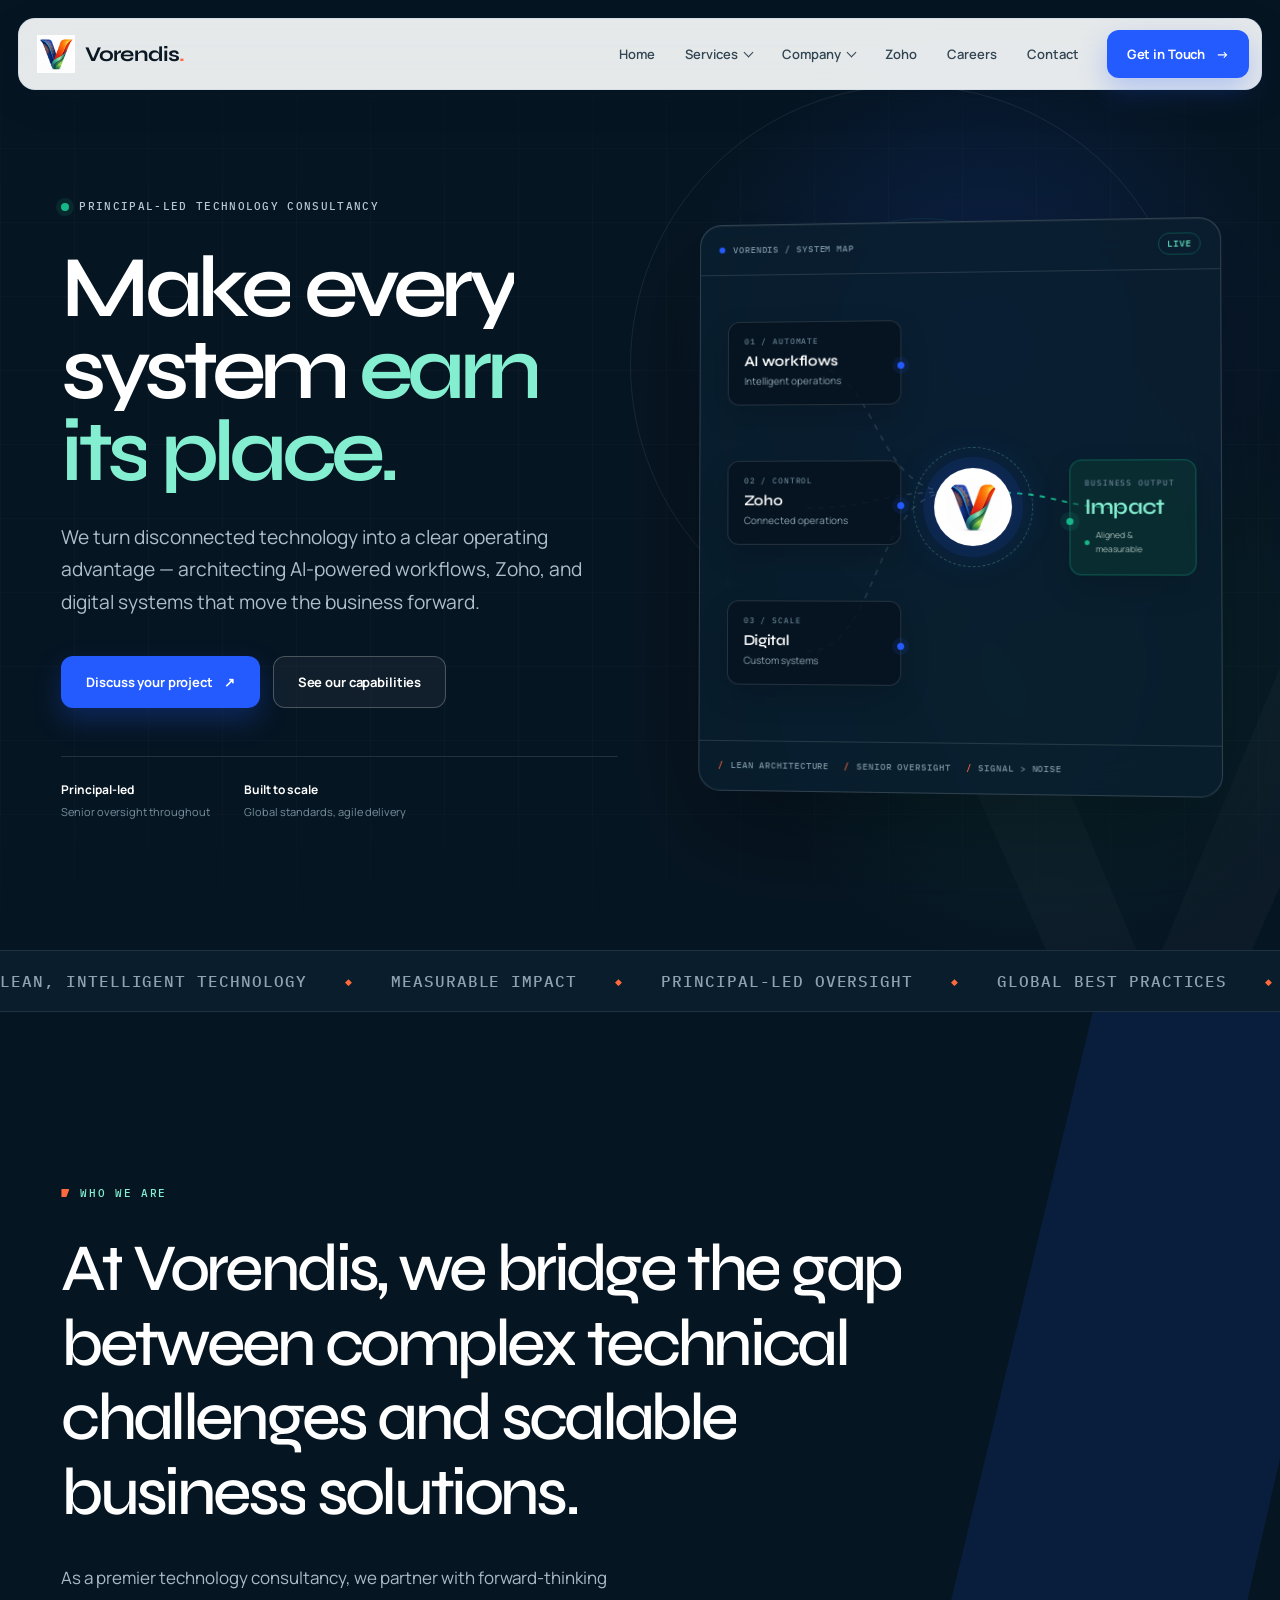
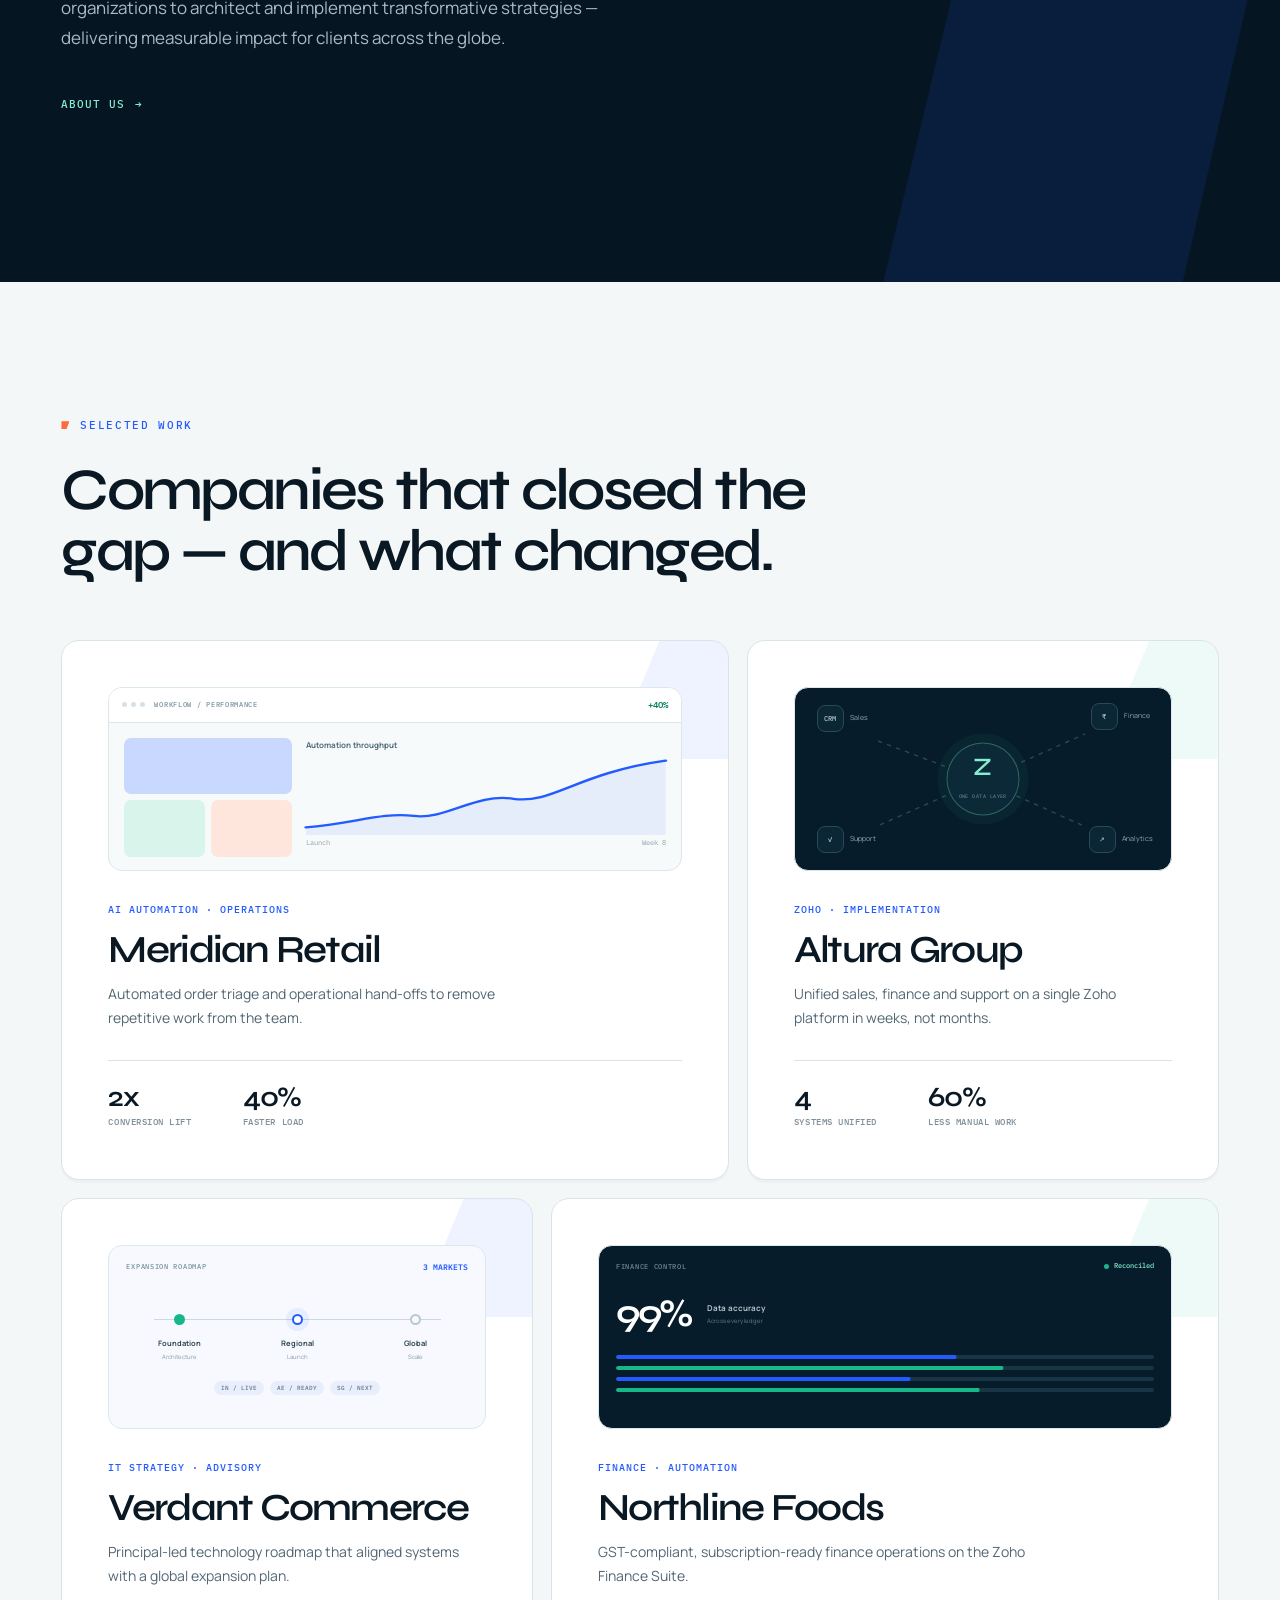
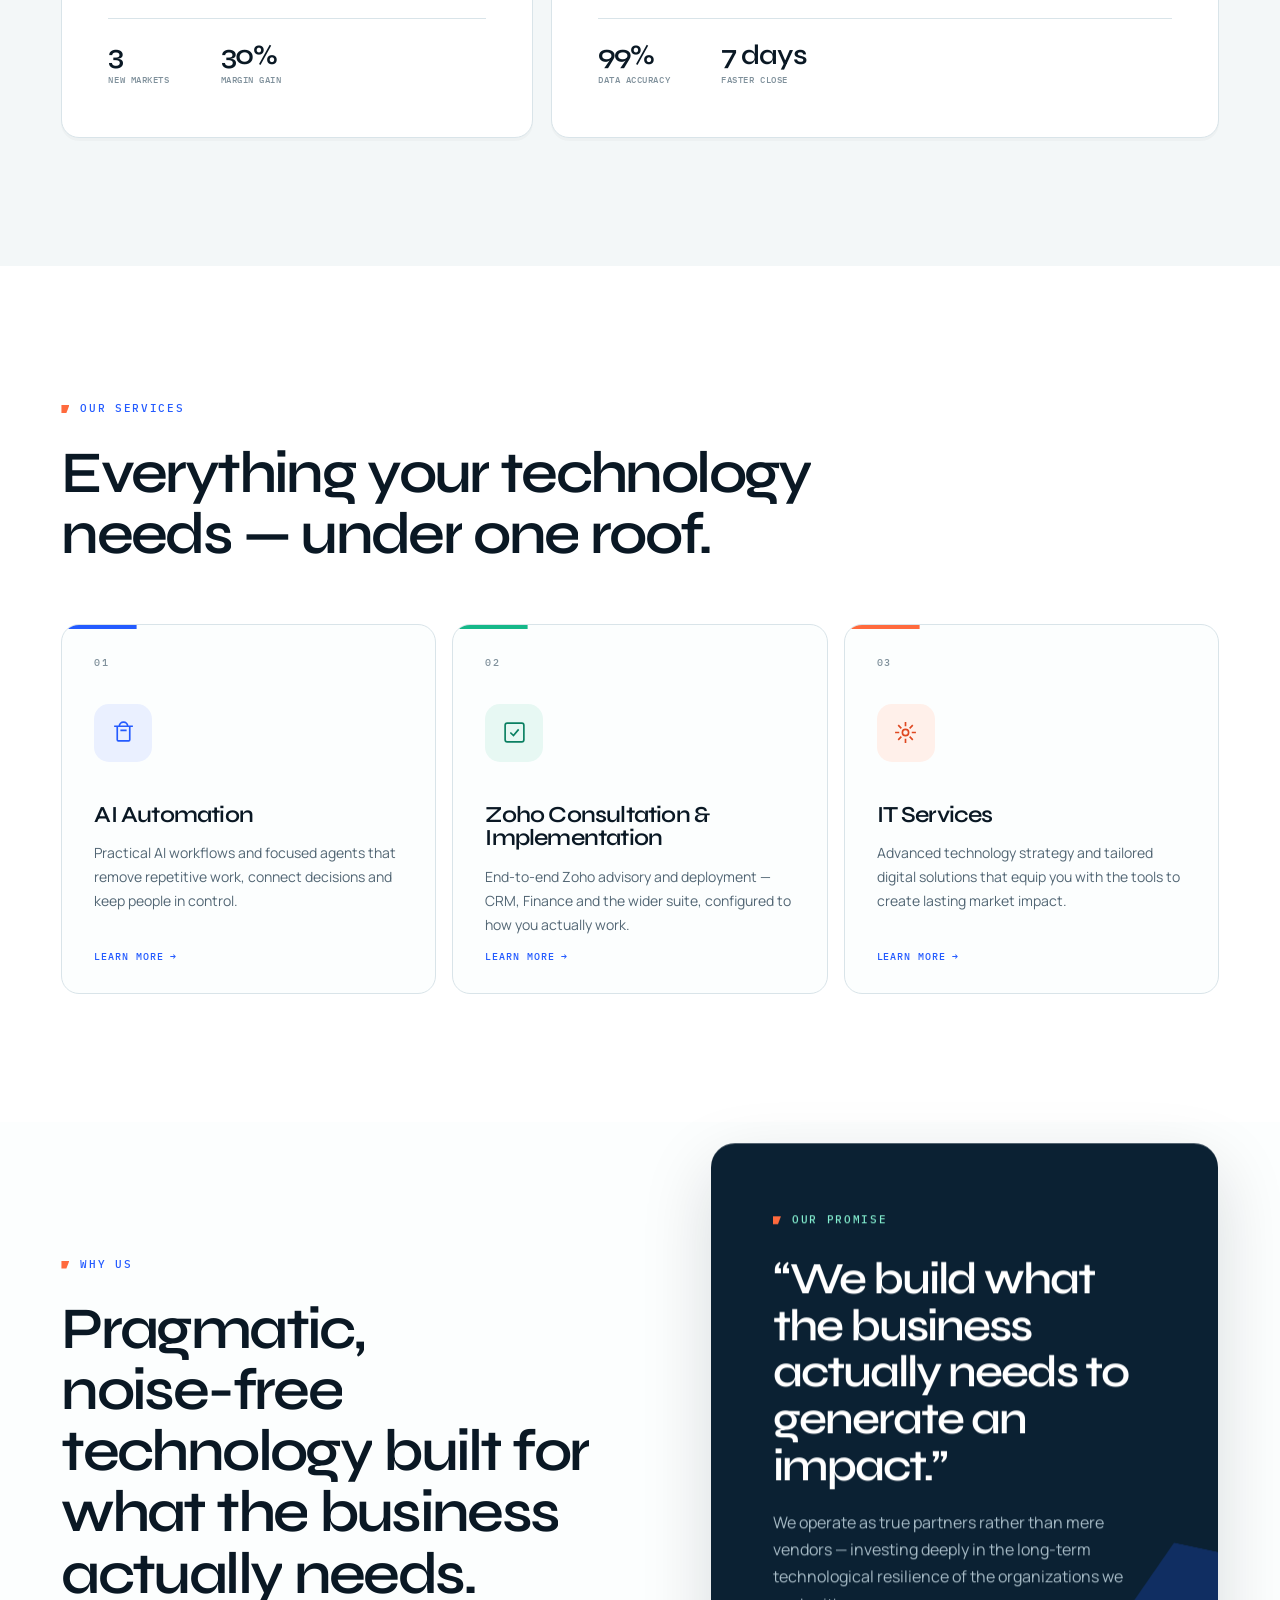
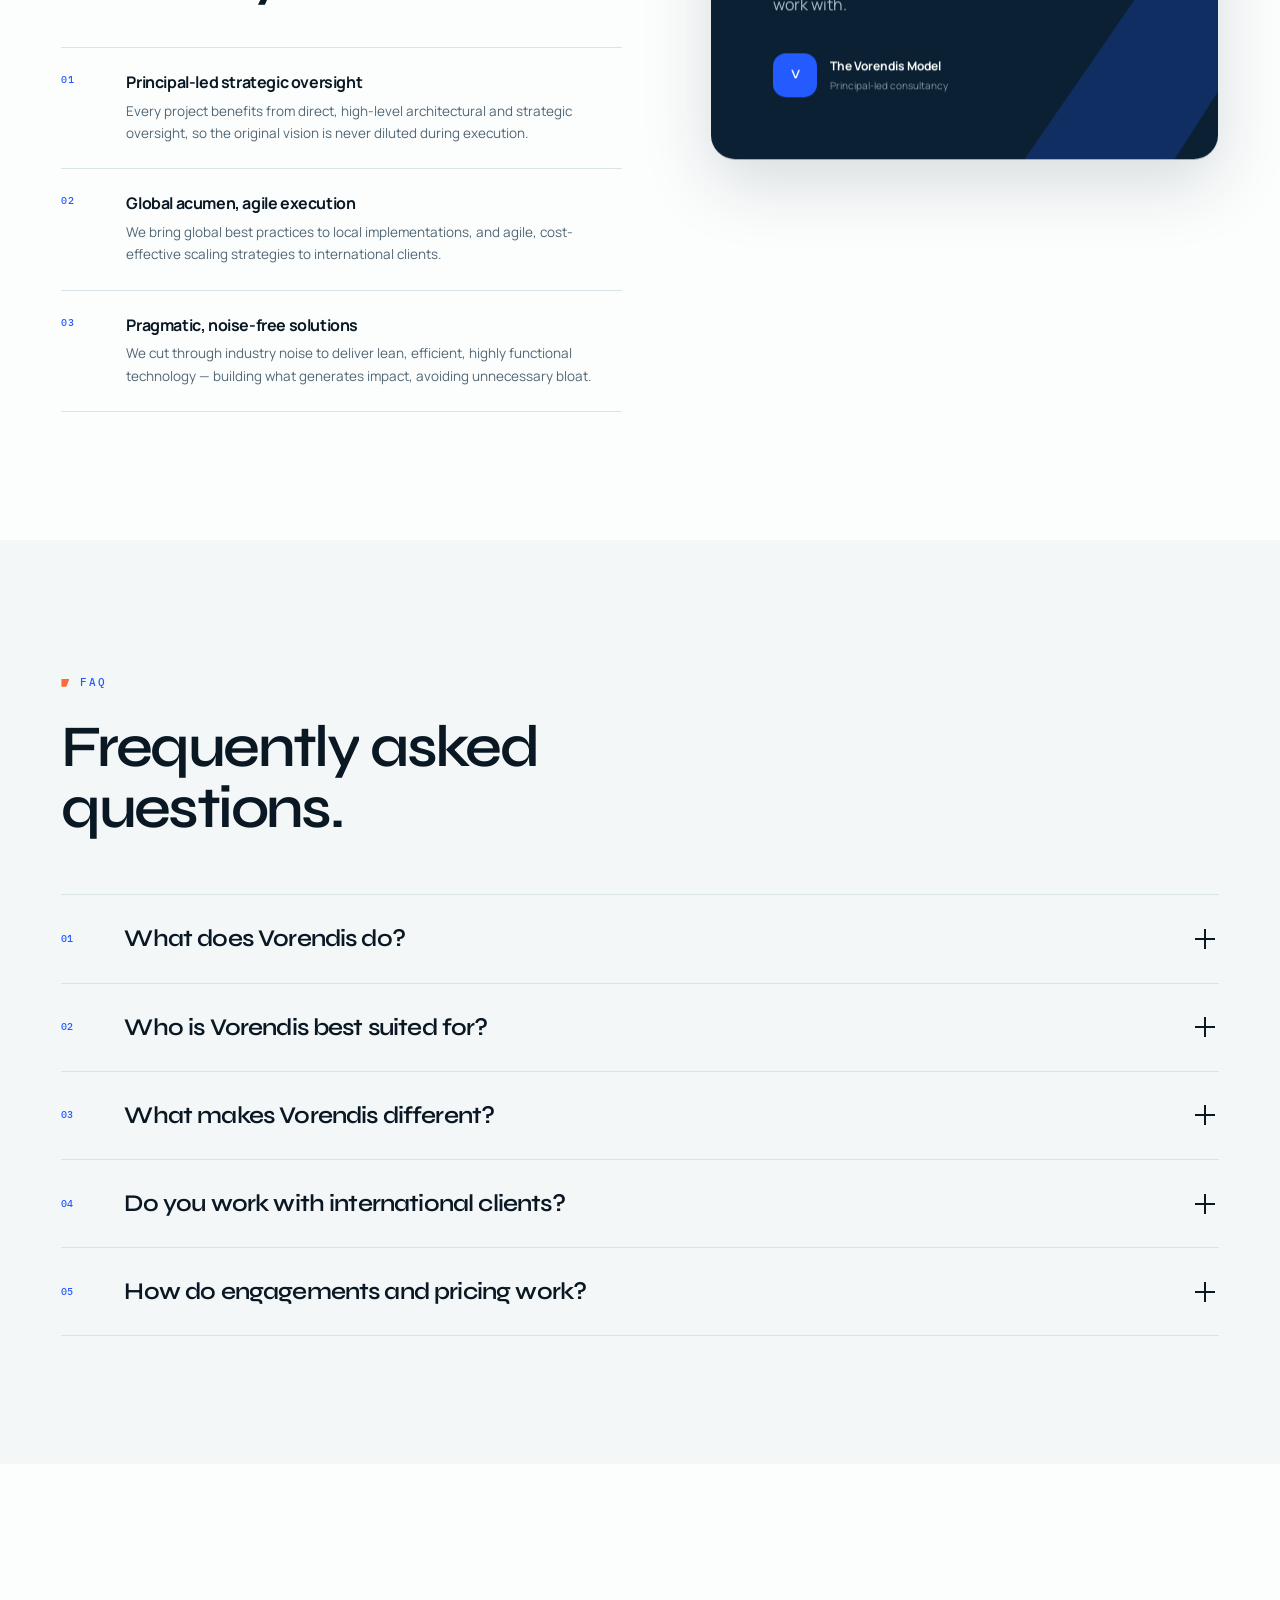
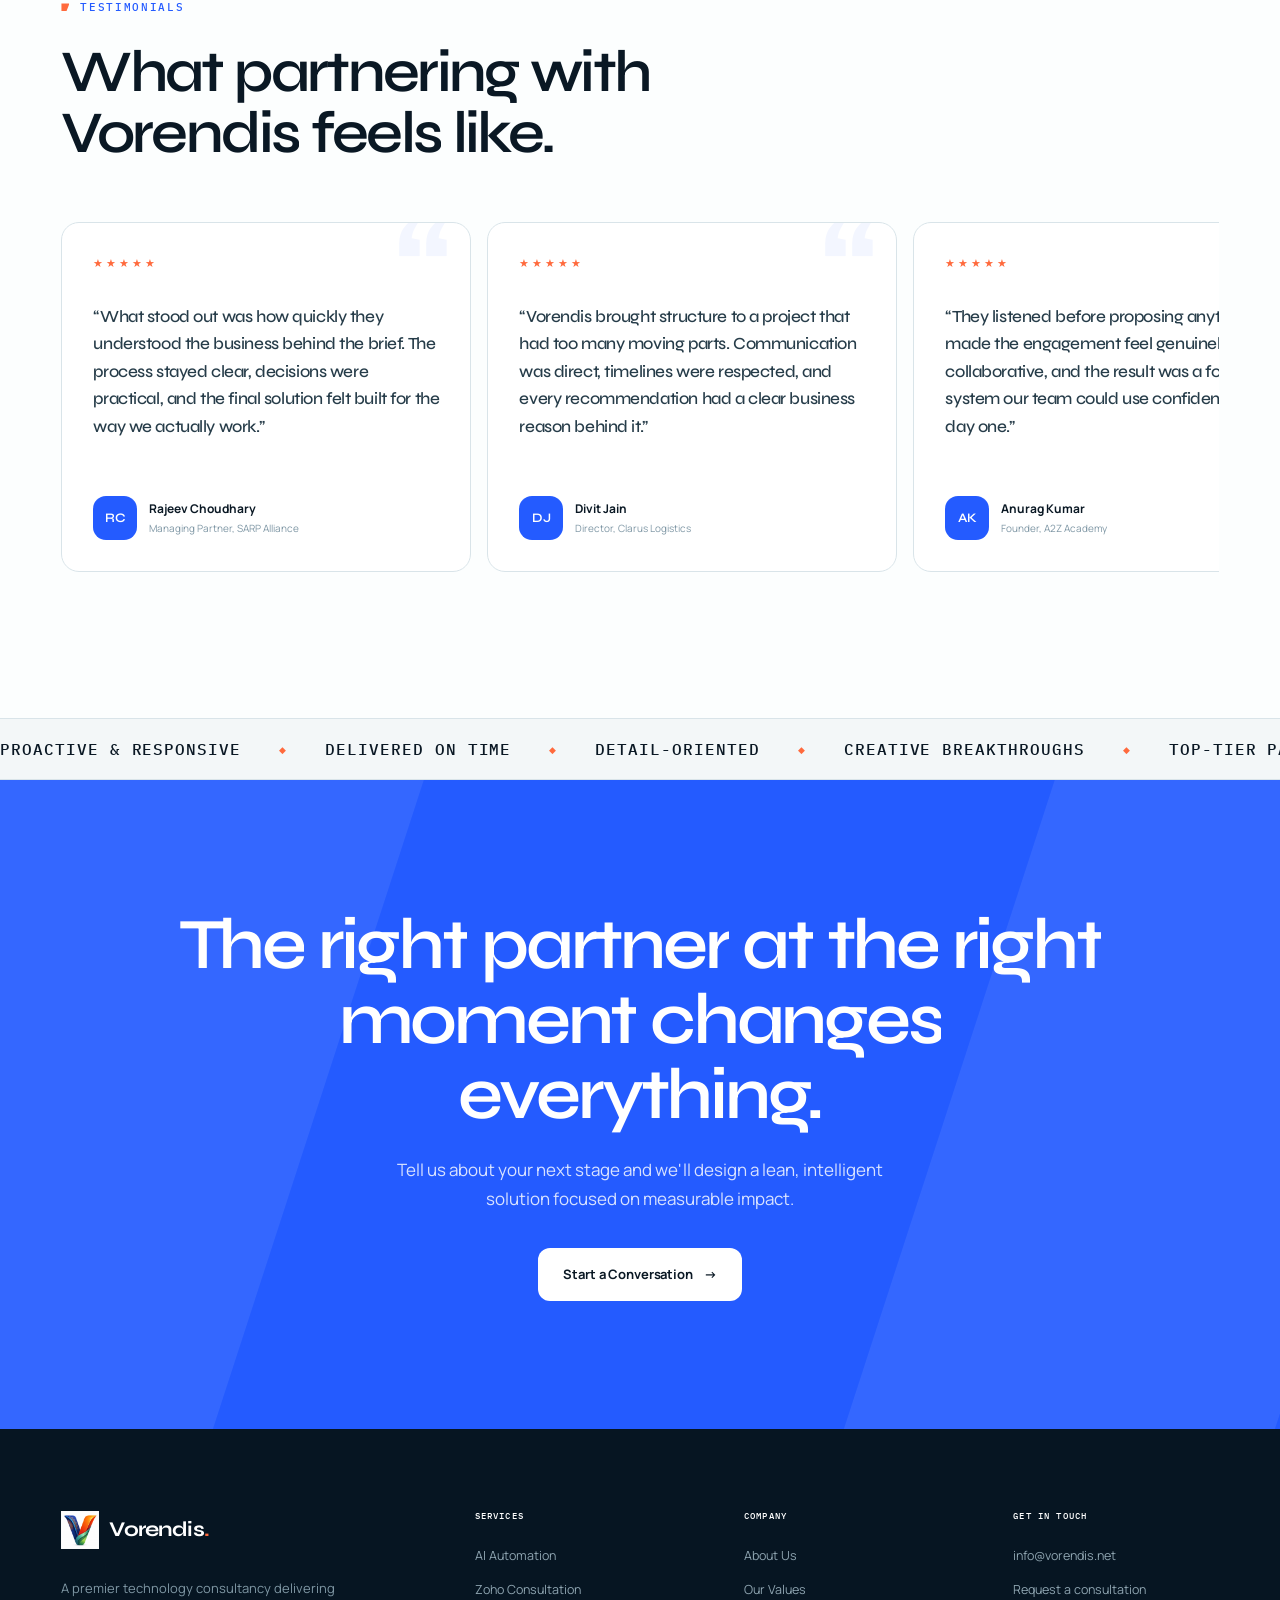
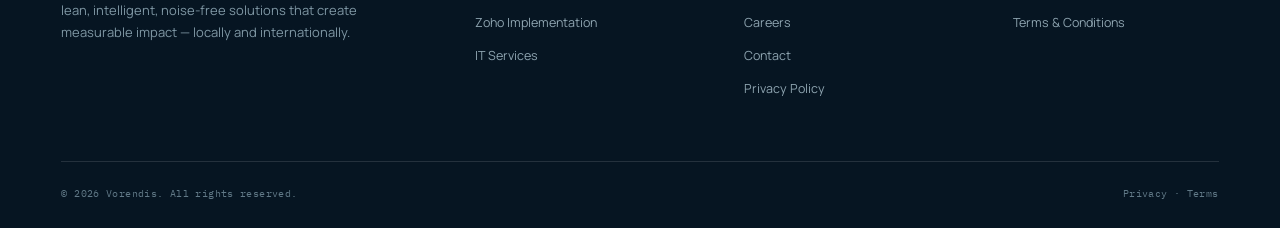
==== index.html @ 8ae861b8 "Add a 1200x630 social preview image so shared links show a thumbnail." ====
<!DOCTYPE html>
<html lang="en">
<head>
  <meta charset="UTF-8" />
  <meta name="viewport" content="width=device-width, initial-scale=1.0" />
  <title>Vorendis — Technology. Solutions. Impact.</title>
  <meta name="description" content="Vorendis is a premier technology consultancy. We architect and implement lean, intelligent, noise-free technology solutions that deliver measurable impact for clients worldwide." />
  <meta name="robots" content="index, follow, max-image-preview:large" />
  <link rel="canonical" href="https://vorendis.net/" />
  <meta property="og:type" content="website" />
  <meta property="og:site_name" content="Vorendis" />
  <meta property="og:title" content="Vorendis — Technology. Solutions. Impact." />
  <meta property="og:description" content="Lean, intelligent technology solutions that deliver measurable business impact." />
  <meta property="og:url" content="https://vorendis.net/" />
  <meta property="og:image" content="https://vorendis.net/assets/og.png" />
  <meta property="og:image:secure_url" content="https://vorendis.net/assets/og.png" />
  <meta property="og:image:type" content="image/png" />
  <meta property="og:image:width" content="1200" />
  <meta property="og:image:height" content="630" />
  <meta property="og:image:alt" content="Vorendis — Technology. Solutions. Impact." />
  <meta name="twitter:card" content="summary_large_image" />
  <meta name="twitter:title" content="Vorendis — Technology. Solutions. Impact." />
  <meta name="twitter:description" content="Lean, intelligent technology solutions that deliver measurable business impact." />
  <meta name="twitter:image" content="https://vorendis.net/assets/og.png" />
  <link rel="icon" type="image/png" href="assets/logo.png" />
  <link rel="preconnect" href="https://fonts.googleapis.com" />
  <link rel="preconnect" href="https://fonts.gstatic.com" crossorigin />
  <link href="https://fonts.googleapis.com/css2?family=IBM+Plex+Mono:wght@400;500&family=Manrope:wght@400;500;600;700&family=Syne:wght@500;600;700&display=swap" rel="stylesheet" />
  <link rel="stylesheet" href="css/style.css" />
  <script async src="https://www.googletagmanager.com/gtag/js?id=G-JXELH3XNT7"></script>
  <script>
    window.dataLayer = window.dataLayer || [];
    function gtag(){dataLayer.push(arguments);}
    gtag('js', new Date());
    gtag('config', 'G-JXELH3XNT7');
  </script>
  <script type="application/ld+json">
  {
    "@context": "https://schema.org",
    "@type": "Organization",
    "name": "Vorendis",
    "url": "https://vorendis.net/",
    "logo": "https://vorendis.net/assets/logo.png",
    "email": "info@vorendis.net",
    "description": "Technology consultancy specializing in AI automation, Zoho consultation and implementation, and IT services.",
    "areaServed": "Worldwide"
  }
  </script>
</head>
<body>

  <!-- NAV -->
  <header class="nav" id="nav">
    <a href="/" class="brand">
      <img src="assets/logo.png" alt="Vorendis logo" />
      <span class="brand-name">Vorendis<span class="dot">.</span></span>
    </a>
    <nav>
      <ul class="nav-links">
        <li><a href="/">Home</a></li>

        <li class="nav-item" data-dropdown>
          <button class="nav-trigger" aria-haspopup="true" aria-expanded="false">Services <span class="chev"></span></button>
          <div class="dropdown wide">
            <div class="dropdown-grid">
              <a href="services.html" class="dropdown-link">
                <span class="dl-title">
                  <svg class="dl-ico" viewBox="0 0 24 24" fill="none" stroke="currentColor" stroke-width="1.6"><path d="M3 6h18M6 6v13a1 1 0 0 0 1 1h10a1 1 0 0 0 1-1V6M9 10h6"/><path d="M8 6a4 4 0 0 1 8 0"/></svg>
                  AI Automation <span class="dl-arrow">→</span>
                </span>
                <span class="dl-desc">AI workflows that remove repetitive work.</span>
              </a>
              <a href="zoho.html" class="dropdown-link">
                <span class="dl-title">
                  <svg class="dl-ico" viewBox="0 0 24 24" fill="none" stroke="currentColor" stroke-width="1.6"><rect x="3" y="3" width="18" height="18" rx="2"/><path d="M8 12l3 3 5-6"/></svg>
                  Zoho Consultation <span class="dl-arrow">→</span>
                </span>
                <span class="dl-desc">Advisory and roadmap for the Zoho suite.</span>
              </a>
              <a href="zoho.html" class="dropdown-link">
                <span class="dl-title">
                  <svg class="dl-ico" viewBox="0 0 24 24" fill="none" stroke="currentColor" stroke-width="1.6"><path d="M4 7l8-4 8 4-8 4-8-4Z"/><path d="M4 12l8 4 8-4M4 17l8 4 8-4"/></svg>
                  Zoho Implementation <span class="dl-arrow">→</span>
                </span>
                <span class="dl-desc">Deploy, migrate, integrate and adopt.</span>
              </a>
              <a href="services.html" class="dropdown-link">
                <span class="dl-title">
                  <svg class="dl-ico" viewBox="0 0 24 24" fill="none" stroke="currentColor" stroke-width="1.6"><circle cx="12" cy="12" r="3"/><path d="M12 2v3M12 19v3M2 12h3M19 12h3M5 5l2 2M17 17l2 2M19 5l-2 2M7 17l-2 2"/></svg>
                  IT Services <span class="dl-arrow">→</span>
                </span>
                <span class="dl-desc">Advanced strategy and custom solutions.</span>
              </a>
            </div>
            <div class="dropdown-foot">
              <div class="df-text">Not sure what you need?<small>We'll help you choose the right path.</small></div>
              <a href="contact.html" class="btn btn-light">Get in Touch</a>
            </div>
          </div>
        </li>

        <li class="nav-item" data-dropdown>
          <button class="nav-trigger" aria-haspopup="true" aria-expanded="false">Company <span class="chev"></span></button>
          <div class="dropdown single">
            <div class="dropdown-grid">
              <a href="about.html" class="dropdown-link">
                <span class="dl-title">About Us <span class="dl-arrow">→</span></span>
                <span class="dl-desc">Our story, vision and mission.</span>
              </a>
              <a href="about.html" class="dropdown-link">
                <span class="dl-title">Our Values <span class="dl-arrow">→</span></span>
                <span class="dl-desc">The principles behind every engagement.</span>
              </a>
              <a href="privacy.html" class="dropdown-link">
                <span class="dl-title">Privacy Policy <span class="dl-arrow">→</span></span>
                <span class="dl-desc">How we protect your data.</span>
              </a>
              <a href="terms.html" class="dropdown-link">
                <span class="dl-title">Terms &amp; Conditions <span class="dl-arrow">→</span></span>
                <span class="dl-desc">Terms governing our website and services.</span>
              </a>
            </div>
          </div>
        </li>

        <li><a href="zoho.html">Zoho</a></li>
        <li><a href="careers.html">Careers</a></li>
        <li><a href="contact.html">Contact</a></li>
      </ul>
    </nav>
    <div class="nav-cta">
      <a href="contact.html" class="btn btn-primary">Get in Touch <span class="arrow">→</span></a>
      <button class="nav-toggle" id="navToggle" aria-label="Menu"><span></span><span></span><span></span></button>
    </div>
  </header>

  <!-- HERO -->
  <section class="hero">
    <div class="hero-orbit orbit-one" aria-hidden="true"></div>
    <div class="hero-orbit orbit-two" aria-hidden="true"></div>
    <div class="container hero-grid">
      <div class="hero-copy">
        <div class="hero-kicker line-reveal"><span class="status-dot"></span> Principal-led technology consultancy</div>
        <h1 class="reveal-words" data-accent-start="3">Make every system earn its place.</h1>
        <p class="hero-lead line-reveal">We turn disconnected technology into a clear operating advantage — architecting AI-powered workflows, Zoho, and digital systems that move the business forward.</p>
        <div class="hero-actions line-reveal">
          <a href="contact.html" class="btn btn-primary">Discuss your project <span class="arrow">↗</span></a>
          <a href="services.html" class="btn btn-ghost">See our capabilities</a>
        </div>
        <div class="hero-proof line-reveal">
          <div><strong>Principal-led</strong><span>Senior oversight throughout</span></div>
          <div><strong>Built to scale</strong><span>Global standards, agile delivery</span></div>
        </div>
      </div>

      <div class="hero-visual line-reveal">
        <div class="system-board">
          <div class="board-head">
            <span><i></i> VORENDIS / SYSTEM MAP</span>
            <span class="board-status">LIVE</span>
          </div>
          <div class="signal-map">
            <svg class="signal-lines" viewBox="0 0 600 470" preserveAspectRatio="none" aria-hidden="true">
              <path d="M126 92 C210 92 202 220 294 220" />
              <path d="M126 236 C210 236 202 220 294 220" />
              <path d="M126 380 C210 380 202 220 294 220" />
              <path class="signal-hot" d="M330 220 C420 220 412 236 492 236" />
            </svg>
            <div class="system-node node-ai"><small>01 / AUTOMATE</small><strong>AI workflows</strong><span>Intelligent operations</span></div>
            <div class="system-node node-zoho"><small>02 / CONTROL</small><strong>Zoho</strong><span>Connected operations</span></div>
            <div class="system-node node-digital"><small>03 / SCALE</small><strong>Digital</strong><span>Custom systems</span></div>
            <div class="system-core">
              <span class="core-ring"></span>
              <img src="assets/logo.png" alt="" />
            </div>
            <div class="system-outcome"><small>BUSINESS OUTPUT</small><strong>Impact</strong><span><i></i> Aligned &amp; measurable</span></div>
          </div>
          <div class="board-foot">
            <span>Lean architecture</span>
            <span>Senior oversight</span>
            <span>Signal &gt; noise</span>
          </div>
        </div>
      </div>
    </div>
  </section>

  <!-- MARQUEE -->
  <div class="marquee">
    <div class="marquee-track">
      <span class="marquee-item">Lean, intelligent technology</span>
      <span class="marquee-item">Measurable impact</span>
      <span class="marquee-item">Principal-led oversight</span>
      <span class="marquee-item">Global best practices</span>
      <span class="marquee-item">Noise-free solutions</span>
    </div>
  </div>

  <!-- STATEMENT / WHO WE ARE -->
  <section class="statement dark">
    <div class="container">
      <span class="eyebrow line-reveal">Who we are</span>
      <p class="reveal-words" style="margin-top:26px">At Vorendis, we bridge the gap between complex technical challenges and scalable business solutions.</p>
      <p class="section-lead line-reveal" style="max-width:60ch;margin-top:34px">As a premier technology consultancy, we partner with forward-thinking organizations to architect and implement transformative strategies — delivering measurable impact for clients across the globe.</p>
      <div class="line-reveal" style="margin-top:36px">
        <a href="about.html" class="link-arrow">About us <span class="arrow">→</span></a>
      </div>
    </div>
  </section>

  <!-- SELECTED WORK -->
  <section class="section work">
    <div class="container">
      <span class="eyebrow line-reveal">Selected work</span>
      <h2 class="section-title reveal-words">Companies that closed the gap — and what changed.</h2>
      <div class="work-grid">
        <article class="work-card line-reveal">
          <div class="case-graphic automation-graphic" aria-hidden="true">
            <div class="graphic-bar"><span><i></i><i></i><i></i></span><small>WORKFLOW / PERFORMANCE</small><b>+40%</b></div>
            <div class="automation-layout">
              <div class="product-stack"><i></i><i></i><i></i></div>
              <div class="automation-chart">
                <span class="chart-label">Automation throughput</span>
                <svg viewBox="0 0 260 86" preserveAspectRatio="none"><path class="area" d="M0 78 C35 74 54 62 78 66 S122 42 150 48 S196 21 260 8 L260 86 L0 86Z"/><path class="line" d="M0 78 C35 74 54 62 78 66 S122 42 150 48 S196 21 260 8"/></svg>
                <div class="chart-scale"><span>Launch</span><span>Week 8</span></div>
              </div>
            </div>
          </div>
          <span class="work-tag">AI Automation · Operations</span>
          <h3>Meridian Retail</h3>
          <p class="work-desc">Automated order triage and operational hand-offs to remove repetitive work from the team.</p>
          <div class="work-metrics">
            <div class="work-metric"><div class="m-num" data-count="2" data-suffix="x">0</div><div class="m-lbl">Conversion lift</div></div>
            <div class="work-metric"><div class="m-num" data-count="40" data-suffix="%">0</div><div class="m-lbl">Faster load</div></div>
          </div>
        </article>

        <article class="work-card line-reveal">
          <div class="case-graphic zoho-graphic" aria-hidden="true">
            <svg class="network-lines" viewBox="0 0 400 150" preserveAspectRatio="none"><path d="M78 37 L198 76 L319 30 M198 76 L315 121 M198 76 L80 121"/></svg>
            <div class="app-node app-sales"><i>CRM</i><span>Sales</span></div>
            <div class="app-node app-finance"><i>₹</i><span>Finance</span></div>
            <div class="app-node app-support"><i>✓</i><span>Support</span></div>
            <div class="app-node app-data"><i>↗</i><span>Analytics</span></div>
            <div class="network-core"><b>Z</b><small>ONE DATA LAYER</small></div>
          </div>
          <span class="work-tag">Zoho · Implementation</span>
          <h3>Altura Group</h3>
          <p class="work-desc">Unified sales, finance and support on a single Zoho platform in weeks, not months.</p>
          <div class="work-metrics">
            <div class="work-metric"><div class="m-num" data-count="4">0</div><div class="m-lbl">Systems unified</div></div>
            <div class="work-metric"><div class="m-num" data-count="60" data-suffix="%">0</div><div class="m-lbl">Less manual work</div></div>
          </div>
        </article>

        <article class="work-card line-reveal">
          <div class="case-graphic roadmap-graphic" aria-hidden="true">
            <div class="roadmap-head"><small>EXPANSION ROADMAP</small><b>3 MARKETS</b></div>
            <div class="road-line"><span class="milestone done"><i></i><b>Foundation</b><small>Architecture</small></span><span class="milestone active"><i></i><b>Regional</b><small>Launch</small></span><span class="milestone"><i></i><b>Global</b><small>Scale</small></span></div>
            <div class="market-tags"><span>IN / LIVE</span><span>AE / READY</span><span>SG / NEXT</span></div>
          </div>
          <span class="work-tag">IT Strategy · Advisory</span>
          <h3>Verdant Commerce</h3>
          <p class="work-desc">Principal-led technology roadmap that aligned systems with a global expansion plan.</p>
          <div class="work-metrics">
            <div class="work-metric"><div class="m-num" data-count="3">0</div><div class="m-lbl">New markets</div></div>
            <div class="work-metric"><div class="m-num" data-count="30" data-suffix="%">0</div><div class="m-lbl">Margin gain</div></div>
          </div>
        </article>

        <article class="work-card line-reveal">
          <div class="case-graphic finance-graphic" aria-hidden="true">
            <div class="finance-top"><small>FINANCE CONTROL</small><span><i></i> Reconciled</span></div>
            <div class="finance-score"><strong>99%</strong><span>Data accuracy<small>Across every ledger</small></span></div>
            <div class="ledger-bars"><i style="--w:88%"></i><i style="--w:100%"></i><i style="--w:76%"></i><i style="--w:94%"></i></div>
          </div>
          <span class="work-tag">Finance · Automation</span>
          <h3>Northline Foods</h3>
          <p class="work-desc">GST-compliant, subscription-ready finance operations on the Zoho Finance Suite.</p>
          <div class="work-metrics">
            <div class="work-metric"><div class="m-num" data-count="99" data-suffix="%">0</div><div class="m-lbl">Data accuracy</div></div>
            <div class="work-metric"><div class="m-num" data-count="7" data-suffix=" days">0</div><div class="m-lbl">Faster close</div></div>
          </div>
        </article>
      </div>
    </div>
  </section>

  <!-- SERVICES -->
  <section class="section services" id="what-we-do">
    <div class="container">
      <span class="eyebrow line-reveal">Our services</span>
      <h2 class="section-title reveal-words">Everything your technology needs — under one roof.</h2>

      <div class="service-grid">
        <article class="service-card line-reveal">
          <div class="service-num">01</div>
          <div class="service-icon">
            <svg viewBox="0 0 24 24" fill="none" stroke="currentColor" stroke-width="1.6"><path d="M3 6h18M6 6v13a1 1 0 0 0 1 1h10a1 1 0 0 0 1-1V6M9 10h6"/><path d="M8 6a4 4 0 0 1 8 0"/></svg>
          </div>
          <h3>AI Automation</h3>
          <p>Practical AI workflows and focused agents that remove repetitive work, connect decisions and keep people in control.</p>
          <a href="services.html" class="more">Learn more →</a>
        </article>

        <article class="service-card line-reveal">
          <div class="service-num">02</div>
          <div class="service-icon">
            <svg viewBox="0 0 24 24" fill="none" stroke="currentColor" stroke-width="1.6"><rect x="3" y="3" width="18" height="18" rx="2"/><path d="M8 12l3 3 5-6"/></svg>
          </div>
          <h3>Zoho Consultation &amp; Implementation</h3>
          <p>End-to-end Zoho advisory and deployment — CRM, Finance and the wider suite, configured to how you actually work.</p>
          <a href="zoho.html" class="more">Learn more →</a>
        </article>

        <article class="service-card line-reveal">
          <div class="service-num">03</div>
          <div class="service-icon">
            <svg viewBox="0 0 24 24" fill="none" stroke="currentColor" stroke-width="1.6"><path d="M12 2v4M12 18v4M2 12h4M18 12h4M5 5l3 3M16 16l3 3M19 5l-3 3M8 16l-3 3"/><circle cx="12" cy="12" r="3"/></svg>
          </div>
          <h3>IT Services</h3>
          <p>Advanced technology strategy and tailored digital solutions that equip you with the tools to create lasting market impact.</p>
          <a href="services.html" class="more">Learn more →</a>
        </article>
      </div>
    </div>
  </section>

  <!-- WHY US -->
  <section class="section">
    <div class="container split">
      <div class="line-reveal">
        <span class="eyebrow">Why us</span>
        <h2 class="section-title reveal-words">Pragmatic, noise-free technology built for what the business actually needs.</h2>
        <div class="feature-list">
          <div class="feature-item">
            <span class="fnum">01</span>
            <div><h4>Principal-led strategic oversight</h4><p>Every project benefits from direct, high-level architectural and strategic oversight, so the original vision is never diluted during execution.</p></div>
          </div>
          <div class="feature-item">
            <span class="fnum">02</span>
            <div><h4>Global acumen, agile execution</h4><p>We bring global best practices to local implementations, and agile, cost-effective scaling strategies to international clients.</p></div>
          </div>
          <div class="feature-item">
            <span class="fnum">03</span>
            <div><h4>Pragmatic, noise-free solutions</h4><p>We cut through industry noise to deliver lean, efficient, highly functional technology — building what generates impact, avoiding unnecessary bloat.</p></div>
          </div>
        </div>
      </div>

      <div class="split-visual line-reveal" data-parallax="0.04">
        <span class="eyebrow">Our promise</span>
        <h3>“We build what the business actually needs to generate an impact.”</h3>
        <p>We operate as true partners rather than mere vendors — investing deeply in the long-term technological resilience of the organizations we work with.</p>
        <div class="quote-by">
          <div class="avatar">V</div>
          <div><strong>The Vorendis Model</strong><small>Principal-led consultancy</small></div>
        </div>
      </div>
    </div>
  </section>

  <!-- FAQ -->
  <section class="section industries">
    <div class="container">
      <span class="eyebrow line-reveal">FAQ</span>
      <h2 class="section-title reveal-words">Frequently asked questions.</h2>
      <div class="faq-list">
        <div class="faq-item">
          <button class="faq-q"><span class="faq-idx">01</span><span class="faq-label">What does Vorendis do?</span><span class="faq-icon"></span></button>
          <div class="faq-a"><div class="faq-a-inner">Vorendis is a premier technology consultancy. We partner with organizations to architect and implement transformative technology strategies — AI automation, Zoho consultation and implementation, and broader IT services — bridging complex technical challenges and scalable business solutions.</div></div>
        </div>
        <div class="faq-item">
          <button class="faq-q"><span class="faq-idx">02</span><span class="faq-label">Who is Vorendis best suited for?</span><span class="faq-icon"></span></button>
          <div class="faq-a"><div class="faq-a-inner">Forward-thinking organizations — both domestic and international — that want lean, intelligent technology focused on measurable impact rather than unnecessary complexity. We work as strategic partners, not just extra hands to execute tasks.</div></div>
        </div>
        <div class="faq-item">
          <button class="faq-q"><span class="faq-idx">03</span><span class="faq-label">What makes Vorendis different?</span><span class="faq-icon"></span></button>
          <div class="faq-a"><div class="faq-a-inner">Our principal-led consultancy model guarantees direct, high-level strategic oversight on every project. We cut through the industry noise to deliver lean, efficient, highly functional technology — building what the business actually needs to generate impact, avoiding bloat.</div></div>
        </div>
        <div class="faq-item">
          <button class="faq-q"><span class="faq-idx">04</span><span class="faq-label">Do you work with international clients?</span><span class="faq-icon"></span></button>
          <div class="faq-a"><div class="faq-a-inner">Yes. We merge global best practices with agile execution, engineering solutions designed to scale seamlessly across borders while meeting rigorous world-class standards on every project.</div></div>
        </div>
        <div class="faq-item">
          <button class="faq-q"><span class="faq-idx">05</span><span class="faq-label">How do engagements and pricing work?</span><span class="faq-icon"></span></button>
          <div class="faq-a"><div class="faq-a-inner">Every engagement is governed by an individual service agreement that details scope, deliverables, timelines and terms. Pricing is determined on a per-client, per-project basis and shared through proposals and quotations. Reach out and we'll scope it with you.</div></div>
        </div>
      </div>
    </div>
  </section>

  <!-- TESTIMONIALS -->
  <section class="section">
    <div class="container">
      <span class="eyebrow line-reveal">Testimonials</span>
      <h2 class="section-title reveal-words">What partnering with Vorendis feels like.</h2>
      <div class="testi-grid" tabindex="0" aria-label="Client testimonials. Scroll horizontally to explore more reviews.">
        <div class="testi line-reveal">
          <div class="stars">★★★★★</div>
          <blockquote>“What stood out was how quickly they understood the business behind the brief. The process stayed clear, decisions were practical, and the final solution felt built for the way we actually work.”</blockquote>
          <div class="who"><div class="avatar">RC</div><div><strong>Rajeev Choudhary</strong><small>Managing Partner, SARP Alliance</small></div></div>
        </div>
        <div class="testi line-reveal">
          <div class="stars">★★★★★</div>
          <blockquote>“Vorendis brought structure to a project that had too many moving parts. Communication was direct, timelines were respected, and every recommendation had a clear business reason behind it.”</blockquote>
          <div class="who"><div class="avatar">DJ</div><div><strong>Divit Jain</strong><small>Director, Clarus Logistics</small></div></div>
        </div>
        <div class="testi line-reveal">
          <div class="stars">★★★★★</div>
          <blockquote>“They listened before proposing anything. That made the engagement feel genuinely collaborative, and the result was a focused system our team could use confidently from day one.”</blockquote>
          <div class="who"><div class="avatar">AK</div><div><strong>Anurag Kumar</strong><small>Founder, A2Z Academy</small></div></div>
        </div>
        <div class="testi line-reveal">
          <div class="stars">★★★★★</div>
          <blockquote>“The team combined strategic thinking with dependable execution. We always knew what was happening, why it mattered, and what the next step would be.”</blockquote>
          <div class="who"><div class="avatar">AN</div><div><strong>Anmol Kaushal</strong><small>Managing Director, Reynolds Technologies</small></div></div>
        </div>
        <div class="testi line-reveal">
          <div class="stars">★★★★★</div>
          <blockquote>“Their Zoho implementation unified our sales, finance and support in weeks. Global best practices, delivered with genuine agility.”</blockquote>
          <div class="who"><div class="avatar">DK</div><div><strong>Daniel Kim</strong><small>Founder, Verdant Commerce</small></div></div>
        </div>
      </div>
    </div>
  </section>

  <!-- TESTIMONIAL MARQUEE (light) -->
  <div class="marquee light">
    <div class="marquee-track reverse">
      <span class="marquee-item">Proactive &amp; responsive</span>
      <span class="marquee-item">Delivered on time</span>
      <span class="marquee-item">Detail-oriented</span>
      <span class="marquee-item">Creative breakthroughs</span>
      <span class="marquee-item">Top-tier partner</span>
    </div>
  </div>

  <!-- CTA -->
  <section class="section cta">
    <div class="container">
      <h2 class="reveal-words">The right partner at the right moment changes everything.</h2>
      <p class="line-reveal">Tell us about your next stage and we'll design a lean, intelligent solution focused on measurable impact.</p>
      <div class="hero-actions line-reveal">
        <a href="contact.html" class="btn btn-light">Start a Conversation <span class="arrow">→</span></a>
      </div>
    </div>
  </section>

  <!-- FOOTER -->
  <footer class="footer">
    <div class="container">
      <div class="footer-top">
        <div>
          <a href="/" class="brand">
            <img src="assets/logo.png" alt="Vorendis logo" />
            <span class="brand-name">Vorendis<span class="dot">.</span></span>
          </a>
          <p class="about">A premier technology consultancy delivering lean, intelligent, noise-free solutions that create measurable impact — locally and internationally.</p>
        </div>
        <div class="footer-col">
          <h5>Services</h5>
          <a href="services.html">AI Automation</a>
          <a href="zoho.html">Zoho Consultation</a>
          <a href="zoho.html">Zoho Implementation</a>
          <a href="services.html">IT Services</a>
        </div>
        <div class="footer-col">
          <h5>Company</h5>
          <a href="about.html">About Us</a>
          <a href="/#values">Our Values</a>
          <a href="careers.html">Careers</a>
          <a href="contact.html">Contact</a>
          <a href="privacy.html">Privacy Policy</a>
        </div>
        <div class="footer-col">
          <h5>Get in touch</h5>
          <a href="mailto:info@vorendis.net">info@vorendis.net</a>
          <a href="contact.html">Request a consultation</a>
          <a href="terms.html">Terms &amp; Conditions</a>
        </div>
      </div>
      <div class="footer-bottom">
        <span>© 2026 Vorendis. All rights reserved.</span>
        <span><a href="privacy.html">Privacy</a> · <a href="terms.html">Terms</a></span>
      </div>
    </div>
  </footer>

  <script src="js/main.js"></script>
</body>
</html>
---- css/style.css ----
/* Vorendis 2026 visual system — faceted precision */
:root {
  --night:#061522;--navy:#0b2133;--ink:#0a1824;--slate:#526674;--stone:#7f909b;
  --line:#d9e4e9;--line-dark:rgba(255,255,255,.12);--mist:#e9f0f3;--paper:#f3f7f8;
  --ivory:#fcfefe;--white:#fff;--cobalt:#245bff;--cobalt-dark:#1742c8;--jade:#16b889;
  --emerald:#16b889;--emerald-dark:#0b8062;--ember:#ff6a3d;--gold:#ff6a3d;
  --gold-soft:#ff9b6f;--clay:#df4821;--display:"Syne","Arial Black",sans-serif;
  --sans:"Manrope","Segoe UI",sans-serif;--mono:"IBM Plex Mono",Consolas,monospace;
  --serif:var(--display);--maxw:1320px;--gutter:clamp(22px,4.8vw,72px);--radius:18px;
  --shadow:0 24px 70px rgba(6,21,34,.1);--ease:cubic-bezier(.22,1,.36,1)
}
*{box-sizing:border-box;margin:0;padding:0}
html{scroll-behavior:smooth;-webkit-text-size-adjust:100%}
body{overflow-x:hidden;background:var(--ivory);color:var(--ink);font:16px/1.7 var(--sans);-webkit-font-smoothing:antialiased;text-rendering:optimizeLegibility}
body::before{content:"";position:fixed;inset:0;z-index:-1;pointer-events:none;background-image:linear-gradient(rgba(10,24,36,.018) 1px,transparent 1px),linear-gradient(90deg,rgba(10,24,36,.018) 1px,transparent 1px);background-size:72px 72px}
h1,h2,h3,h4{color:var(--ink);font-family:var(--display);font-weight:600;line-height:1.04;letter-spacing:-.045em}
a{color:inherit;text-decoration:none}img{display:block;max-width:100%}button,input,textarea,select{font:inherit}
::selection{background:var(--cobalt);color:#fff}:focus-visible{outline:3px solid rgba(36,91,255,.4);outline-offset:4px}
.container{width:100%;max-width:var(--maxw);margin-inline:auto;padding-inline:var(--gutter)}
.section{position:relative;padding:clamp(86px,10vw,148px) 0}
.eyebrow{display:inline-flex;align-items:center;gap:11px;color:var(--cobalt);font:500 11px/1.2 var(--mono);letter-spacing:.15em;text-transform:uppercase}
.eyebrow::before{content:"";width:8px;height:8px;background:var(--ember);clip-path:polygon(0 0,100% 0,62% 100%,0 100%)}
.section-title{max-width:19ch;margin-top:22px;font-size:clamp(35px,4.6vw,62px)}
.section-lead{max-width:60ch;margin-top:24px;color:var(--slate);font-size:clamp(16px,1.5vw,19px)}

/* Buttons */
.btn{display:inline-flex;min-height:52px;align-items:center;justify-content:center;gap:11px;padding:14px 24px;border:1px solid transparent;border-radius:12px;cursor:pointer;font-size:13px;font-weight:700;letter-spacing:-.01em;transition:transform .3s var(--ease),box-shadow .3s var(--ease),background .3s var(--ease),color .3s var(--ease),border-color .3s var(--ease)}
.btn-primary{background:var(--cobalt);color:#fff;box-shadow:0 12px 28px rgba(36,91,255,.26)}
.btn-primary:hover{transform:translateY(-3px);background:var(--cobalt-dark);box-shadow:0 18px 34px rgba(36,91,255,.34)}
.btn-ghost{border-color:rgba(255,255,255,.24);background:rgba(255,255,255,.045);color:#fff}
.btn-ghost:hover{border-color:rgba(255,255,255,.55);background:rgba(255,255,255,.1);transform:translateY(-3px)}
.btn-light{background:#fff;color:var(--ink)}.btn-light:hover{background:var(--jade);color:var(--night);transform:translateY(-3px)}
.btn .arrow{transition:transform .3s var(--ease)}.btn:hover .arrow{transform:translate(3px,-3px)}

/* Navigation */
.nav{position:fixed;top:18px;left:max(18px,calc((100vw - 1450px)/2));right:max(18px,calc((100vw - 1450px)/2));z-index:100;display:flex;align-items:center;justify-content:space-between;min-height:72px;padding:10px 12px 10px 18px;border:1px solid rgba(208,222,229,.85);border-radius:17px;background:rgba(252,254,254,.91);box-shadow:0 10px 40px rgba(6,21,34,.08);backdrop-filter:blur(20px) saturate(150%);transition:transform .42s var(--ease),top .35s var(--ease),box-shadow .35s var(--ease)}
.nav.scrolled{top:10px;box-shadow:0 16px 48px rgba(6,21,34,.14)}.nav.hidden{transform:translateY(-135%)}
.brand{display:inline-flex;align-items:center;gap:10px;font-family:var(--display);font-size:21px;font-weight:700;letter-spacing:-.04em}.brand img{width:38px;height:38px;object-fit:contain}.brand-name{line-height:1}.brand .dot{color:var(--ember)}
.nav nav{margin-left:auto;margin-right:28px}.nav-links{position:relative;display:flex;align-items:center;gap:30px;list-style:none}
.nav-links>li>a,.nav-trigger{position:relative;display:inline-flex;align-items:center;gap:7px;padding:9px 0;border:0;background:none;color:#314552;cursor:pointer;font-family:var(--sans);font-size:13px;font-weight:600}
.nav-links>li>a::after,.nav-trigger::after{content:"";position:absolute;right:0;bottom:3px;left:0;height:2px;background:var(--cobalt);transform:scaleX(0);transform-origin:right;transition:transform .3s var(--ease)}
.nav-links>li>a:hover::after,.nav-trigger:hover::after,.nav-item.open .nav-trigger::after{transform:scaleX(1);transform-origin:left}
.nav-links a:hover,.nav-trigger:hover,.nav-item.open .nav-trigger{color:var(--ink)}
.nav-links a[aria-current="page"]{color:var(--cobalt)}.nav-links a[aria-current="page"]::after{transform:scaleX(1)}
.nav-cta{display:flex;align-items:center;gap:12px}.nav-cta .btn{min-height:48px;padding:12px 19px}
.nav-toggle{display:none;width:44px;height:44px;place-content:center;gap:5px;border:0;border-radius:10px;background:var(--night);cursor:pointer}.nav-toggle span{display:block;width:20px;height:2px;background:#fff;transition:transform .3s var(--ease),opacity .3s var(--ease)}
.nav.open .nav-toggle span:nth-child(1){transform:translateY(7px) rotate(45deg)}.nav.open .nav-toggle span:nth-child(2){opacity:0}.nav.open .nav-toggle span:nth-child(3){transform:translateY(-7px) rotate(-45deg)}
.nav-item{position:relative;display:flex;align-items:center}.chev{width:7px;height:7px;border-right:1.5px solid;border-bottom:1.5px solid;transform:translateY(-2px) rotate(45deg);transition:transform .3s var(--ease)}.nav-item:hover .chev,.nav-item.open .chev{transform:translateY(2px) rotate(225deg)}
.official-partner-badge{width:clamp(230px,19vw,275px);margin-top:22px}.official-partner-badge img{display:block;width:100%;height:auto;border-radius:clamp(11px,1.2vw,17px);box-shadow:0 14px 34px rgba(0,0,0,.18)}.page-partner-badge{width:clamp(250px,22vw,310px);margin:0 0 28px}
.dropdown{position:absolute;top:calc(100% + 18px);left:50%;z-index:120;min-width:450px;padding:10px;border:1px solid var(--line);border-radius:17px;background:rgba(252,254,254,.98);box-shadow:0 30px 80px rgba(6,21,34,.18);opacity:0;pointer-events:none;transform:translate(-50%,12px);visibility:hidden;transition:opacity .28s var(--ease),transform .28s var(--ease),visibility .28s}
.dropdown::before{content:"";position:absolute;top:-20px;right:0;left:0;height:20px}.dropdown.wide{min-width:590px}.nav-item:hover .dropdown,.nav-item.open .dropdown{opacity:1;pointer-events:auto;transform:translate(-50%,0);visibility:visible}
.dropdown-grid{display:grid;grid-template-columns:1fr 1fr;gap:5px}.dropdown.single .dropdown-grid{grid-template-columns:1fr}.dropdown-link{display:block;padding:14px;border:1px solid transparent;border-radius:11px;transition:background .25s var(--ease),border-color .25s var(--ease)}.dropdown-link:hover{border-color:var(--line);background:var(--paper)}
.dl-title{display:flex;align-items:center;gap:9px;color:var(--ink);font-size:13px;font-weight:700}.dl-ico{width:18px;height:18px;color:var(--cobalt);flex:0 0 auto}.dl-arrow{margin-left:auto;color:var(--ember);opacity:0;transform:translateX(-4px);transition:opacity .25s,transform .25s}.dropdown-link:hover .dl-arrow{opacity:1;transform:translateX(0)}.dl-desc{display:block;margin-top:5px;color:var(--stone);font-size:11.5px;line-height:1.5}
.dropdown-foot{display:flex;align-items:center;justify-content:space-between;gap:15px;margin-top:7px;padding:15px;border-radius:12px;background:var(--night)}.df-text{color:#fff;font-family:var(--display);font-size:14px;font-weight:600}.df-text small{display:block;margin-top:3px;color:#9cb0bd;font:400 10.5px/1.4 var(--sans)}.dropdown-foot .btn{min-height:38px;padding:8px 15px;font-size:11px}

/* Homepage hero */
.hero{position:relative;min-height:790px;overflow:hidden;padding:clamp(158px,15vw,208px) 0 clamp(94px,10vw,140px);background:radial-gradient(circle at 77% 36%,rgba(36,91,255,.2),transparent 27%),radial-gradient(circle at 82% 70%,rgba(22,184,137,.13),transparent 25%),var(--night);color:#fff}
.hero::before{content:"";position:absolute;inset:0;opacity:.22;background-image:linear-gradient(rgba(255,255,255,.08) 1px,transparent 1px),linear-gradient(90deg,rgba(255,255,255,.08) 1px,transparent 1px);background-size:74px 74px;mask-image:linear-gradient(to bottom,transparent,#000 20%,#000 85%,transparent)}
.hero::after{content:"V";position:absolute;right:-.05em;bottom:-.34em;color:rgba(255,255,255,.025);font:700 min(52vw,740px)/1 var(--display);letter-spacing:-.14em;pointer-events:none}
.hero-orbit{position:absolute;border:1px solid rgba(255,255,255,.08);border-radius:50%;pointer-events:none}.orbit-one{right:7%;top:9%;width:560px;height:560px}.orbit-two{right:15%;top:23%;width:330px;height:330px;border-color:rgba(22,184,137,.13)}
.hero-grid{position:relative;z-index:2;display:grid;grid-template-columns:minmax(0,1.03fr) minmax(470px,.97fr);align-items:center;gap:clamp(48px,6vw,92px)}.hero-grid>*{min-width:0}.hero-copy{max-width:720px}.hero-kicker{display:inline-flex;align-items:center;gap:10px;color:#b7c8d3;font:500 11px/1.2 var(--mono);letter-spacing:.12em;text-transform:uppercase}.status-dot{width:8px;height:8px;border-radius:50%;background:var(--jade);box-shadow:0 0 0 5px rgba(22,184,137,.12)}
.hero h1{max-width:10.7ch;margin-top:28px;color:#fff;font-size:clamp(52px,6.8vw,94px);line-height:.94;letter-spacing:-.065em}.hero h1 .accent-word>span{color:#84efd0}.hero-lead{max-width:57ch;margin-top:28px;color:#aebfca;font-size:clamp(17px,1.5vw,20px);line-height:1.7}.hero-actions{display:flex;flex-wrap:wrap;gap:13px;margin-top:37px}.hero-proof{display:flex;gap:34px;margin-top:48px;padding-top:23px;border-top:1px solid var(--line-dark)}.hero-proof>div{display:grid;gap:3px}.hero-proof strong{color:#fff;font-size:12px}.hero-proof span{color:#78909f;font-size:11px}
.hero-visual{position:relative;min-width:0;max-width:100%}.system-board{width:100%;min-width:0;overflow:hidden;border:1px solid rgba(255,255,255,.16);border-radius:22px;background:rgba(9,30,46,.86);box-shadow:0 40px 100px rgba(0,0,0,.35),inset 0 1px 0 rgba(255,255,255,.06);backdrop-filter:blur(14px);transform:perspective(1300px) rotateX(var(--board-rx,1deg)) rotateY(var(--board-ry,-4deg)) translateY(var(--board-y,0));transition:transform .2s ease-out}
.board-head,.board-foot{display:flex;align-items:center;justify-content:space-between;gap:15px;color:#78909f;font:500 9px/1.2 var(--mono);letter-spacing:.1em;text-transform:uppercase}.board-head{height:51px;padding:0 19px;border-bottom:1px solid var(--line-dark)}.board-head>span:first-child{display:flex;align-items:center;gap:8px}.board-head i{width:6px;height:6px;border-radius:50%;background:var(--cobalt)}.board-status{padding:5px 8px;border:1px solid rgba(22,184,137,.3);border-radius:999px;color:#61e2bd}
.signal-map{position:relative;height:470px}.signal-lines{position:absolute;inset:0;width:100%;height:100%}.signal-lines path{fill:none;stroke:rgba(150,176,191,.26);stroke-width:1.4;stroke-dasharray:6 7;animation:signalFlow 9s linear infinite}.signal-lines .signal-hot{stroke:var(--jade);stroke-width:1.8}@keyframes signalFlow{to{stroke-dashoffset:-130}}
.system-node,.system-outcome{position:absolute;z-index:2;display:grid;border:1px solid rgba(255,255,255,.13);border-radius:12px;background:rgba(5,19,31,.82);box-shadow:0 12px 30px rgba(0,0,0,.16)}.system-node{left:5.3%;width:34%;padding:15px 16px}.system-node::after{content:"";position:absolute;top:50%;right:-4px;width:7px;height:7px;border-radius:50%;background:var(--cobalt);box-shadow:0 0 0 5px rgba(36,91,255,.1)}
.system-node small,.system-outcome small{color:#668091;font:500 8px/1.2 var(--mono);letter-spacing:.11em}.system-node strong{margin-top:5px;color:#fff;font:600 15px/1.2 var(--display);letter-spacing:-.02em}.system-node span{margin-top:3px;color:#8fa4b0;font-size:10px}.node-ai{top:10%}.node-zoho{top:40%}.node-digital{top:70%}
.system-core{position:absolute;top:50%;left:53%;z-index:3;display:grid;width:78px;height:78px;place-items:center;border:1px solid rgba(255,255,255,.2);border-radius:50%;background:#fff;box-shadow:0 0 0 11px rgba(36,91,255,.09),0 0 45px rgba(36,91,255,.24);transform:translate(-50%,-50%)}.system-core img{width:58px;height:58px;border-radius:50%;object-fit:cover}.core-ring{position:absolute;inset:-22px;border:1px dashed rgba(132,239,208,.25);border-radius:50%;animation:coreSpin 18s linear infinite}@keyframes coreSpin{to{transform:rotate(360deg)}}
.system-outcome{top:40%;right:4.5%;width:24%;padding:18px 14px;border-color:rgba(22,184,137,.35);background:rgba(10,57,52,.52)}.system-outcome::before{content:"";position:absolute;top:50%;left:-4px;width:7px;height:7px;border-radius:50%;background:var(--jade);box-shadow:0 0 0 6px rgba(22,184,137,.1)}.system-outcome strong{margin-top:7px;color:#84efd0;font:600 22px/1 var(--display);letter-spacing:-.04em}.system-outcome span{display:flex;align-items:center;gap:6px;margin-top:10px;color:#a5bcb5;font-size:8.5px}.system-outcome span i{width:5px;height:5px;border-radius:50%;background:var(--jade);animation:pulse 2s ease infinite}@keyframes pulse{50%{box-shadow:0 0 0 7px rgba(22,184,137,0)}}
.board-foot{min-height:50px;justify-content:flex-start;padding:0 19px;border-top:1px solid var(--line-dark)}.board-foot span{display:flex;align-items:center;gap:7px}.board-foot span::before{content:"/";color:var(--ember)}

/* Marquee and statement */
.marquee{overflow:hidden;border-block:1px solid rgba(255,255,255,.09);background:#091d2c;white-space:nowrap}.marquee-track{display:inline-flex;align-items:center;padding:22px 0;animation:marquee-scroll 38s linear infinite;will-change:transform}.marquee-item{display:inline-flex;align-items:center;color:#8ea3b0;font:500 clamp(13px,1.3vw,16px)/1 var(--mono);letter-spacing:.06em;text-transform:uppercase}.marquee-item::after{content:"◆";margin:0 38px;color:var(--ember);font-size:9px}.marquee:hover .marquee-track{animation-play-state:paused}@keyframes marquee-scroll{to{transform:translateX(-50%)}}.marquee.light{border-color:var(--line);background:var(--paper)}.marquee.light .marquee-item{color:var(--ink)}.marquee-track.reverse{animation-direction:reverse}
.dark{background:var(--night);color:#fff}.dark h1,.dark h2,.dark h3,.dark h4{color:#fff}.dark .section-lead,.dark p{color:#a9bbc5}.dark .eyebrow{color:#84efd0}.statement{position:relative;overflow:hidden;padding:clamp(105px,13vw,185px) 0}.statement::after{content:"";position:absolute;top:0;right:-8%;width:39%;height:100%;background:var(--cobalt);opacity:.12;clip-path:polygon(42% 0,100% 0,60% 100%,0 100%)}.statement .container{position:relative;z-index:1}.statement>.container>p:first-of-type{max-width:21ch;color:#fff;font:500 clamp(35px,5.2vw,70px)/1.12 var(--display);letter-spacing:-.055em}.statement .section-lead{font-family:var(--sans)!important;font-size:17px!important;line-height:1.75!important;letter-spacing:0!important}.statement .accent{color:#84efd0;font-style:normal}.statement .muted{color:#6f8593}

/* Work */
.work{background:var(--paper)}.work-grid{display:grid;grid-template-columns:repeat(12,1fr);gap:18px;margin-top:58px}.work-card{position:relative;display:flex;min-height:540px;grid-column:span 6;flex-direction:column;justify-content:flex-start;overflow:hidden;padding:clamp(28px,4vw,46px);border:1px solid var(--line);border-radius:var(--radius);background:#fff;box-shadow:0 3px 0 rgba(6,21,34,.025);transition:transform .45s var(--ease),box-shadow .45s var(--ease),border-color .45s var(--ease)}.work-card:nth-child(1),.work-card:nth-child(4){grid-column:span 7}.work-card:nth-child(2),.work-card:nth-child(3){grid-column:span 5}.work-card::before{content:"";position:absolute;top:0;right:0;width:118px;height:118px;background:var(--cobalt);opacity:.07;clip-path:polygon(42% 0,100% 0,100% 100%,0 100%);transition:opacity .4s,transform .4s var(--ease)}.work-card:nth-child(2)::before,.work-card:nth-child(4)::before{background:var(--jade)}.work-card:hover{border-color:#b9cad3;box-shadow:var(--shadow);transform:translateY(-6px)}.work-card:hover::before{opacity:.14;transform:scale(1.2)}
.work-tag{color:var(--cobalt);font:500 10px/1.3 var(--mono);letter-spacing:.1em;text-transform:uppercase}.work-card h3{margin-top:14px;font-size:clamp(28px,3vw,40px)}.work-desc{max-width:48ch;margin-top:12px;color:var(--slate);font-size:14px}.work-metrics{display:flex;gap:clamp(28px,4vw,55px);margin-top:31px;padding-top:22px;border-top:1px solid var(--line)}.work-metric .m-num{color:var(--ink);font:600 28px/1 var(--display);letter-spacing:-.04em}.work-metric .m-lbl{margin-top:5px;color:var(--stone);font:500 9px/1.3 var(--mono);letter-spacing:.06em;text-transform:uppercase}

/* Case-study product graphics */
.case-graphic{position:relative;z-index:1;height:184px;flex:0 0 auto;overflow:hidden;margin-bottom:32px;border:1px solid #dce7ec;border-radius:14px;background:#f6fafb;transition:transform .45s var(--ease),box-shadow .45s var(--ease)}
.work-card:hover .case-graphic{box-shadow:0 15px 35px rgba(6,21,34,.08);transform:translateY(-4px)}
.graphic-bar{display:flex;height:35px;align-items:center;gap:9px;padding:0 13px;border-bottom:1px solid #dce7ec;background:#fff}.graphic-bar>span{display:flex;gap:4px}.graphic-bar i{width:5px;height:5px;border-radius:50%;background:#d6e1e6}.graphic-bar small,.roadmap-head small,.finance-top small{color:#78909b;font:500 7px/1 var(--mono);letter-spacing:.1em}.graphic-bar b{margin-left:auto;color:var(--emerald-dark);font:600 9px/1 var(--mono)}
.automation-layout{display:grid;height:149px;grid-template-columns:31% 1fr;gap:14px;padding:15px}.product-stack{display:grid;grid-template-columns:1fr 1fr;gap:6px}.product-stack i{border-radius:7px;background:#dce7ff}.product-stack i:first-child{grid-column:1/-1;background:#c9d8ff}.product-stack i:nth-child(2){background:#d9f4eb}.product-stack i:nth-child(3){background:#ffe6dd}.automation-chart{position:relative;min-width:0;padding-top:15px}.chart-label{position:absolute;top:0;left:0;color:#536a77;font-size:8px;font-weight:700}.automation-chart svg{width:100%;height:82px;overflow:visible}.automation-chart .area{fill:rgba(36,91,255,.08)}.automation-chart .line{fill:none;stroke:var(--cobalt);stroke-width:2.4;stroke-linecap:round}.chart-scale{display:flex;justify-content:space-between;margin-top:-3px;color:#91a1aa;font:400 6.5px/1 var(--mono)}
.zoho-graphic{background:#071c2a}.network-lines{position:absolute;inset:16px;width:calc(100% - 32px);height:calc(100% - 32px)}.network-lines path{fill:none;stroke:#29475a;stroke-width:1.4;stroke-dasharray:5 6}.network-core{position:absolute;top:50%;left:50%;display:grid;width:73px;height:73px;place-items:center;border:1px solid rgba(132,239,208,.3);border-radius:50%;background:#0b2936;box-shadow:0 0 0 9px rgba(22,184,137,.06);transform:translate(-50%,-50%)}.network-core b{color:#84efd0;font:600 25px/1 var(--display)}.network-core small{margin-top:-14px;color:#5f7c8a;font:500 5px/1 var(--mono);letter-spacing:.09em}.app-node{position:absolute;display:flex;align-items:center;gap:6px;color:#8fa7b4;font-size:7px}.app-node i{display:grid;width:27px;height:27px;place-items:center;border:1px solid #29495b;border-radius:8px;background:#0b2635;color:#b8cad3;font:500 7px/1 var(--mono)}.app-sales{top:17px;left:22px}.app-finance{top:15px;right:21px}.app-support{bottom:17px;left:22px}.app-data{right:18px;bottom:17px}.work-card:hover .network-core{animation:networkPulse 1.5s var(--ease)}@keyframes networkPulse{50%{box-shadow:0 0 0 16px rgba(22,184,137,0)}}
.roadmap-graphic{padding:17px;background:#f7f9ff}.roadmap-head,.finance-top{display:flex;align-items:center;justify-content:space-between}.roadmap-head b{color:var(--cobalt);font:600 8px/1 var(--mono)}.road-line{position:relative;display:flex;justify-content:space-between;margin-top:43px}.road-line::before{content:"";position:absolute;top:5px;right:8%;left:8%;height:1px;background:#cdd9e0}.milestone{position:relative;z-index:1;display:grid;width:31%;justify-items:center;color:#8b9ba5}.milestone i{width:11px;height:11px;margin-bottom:12px;border:2px solid #b9c7ce;border-radius:50%;background:#f7f9ff}.milestone.done i{border-color:var(--jade);background:var(--jade)}.milestone.active i{border-color:var(--cobalt);background:#fff;box-shadow:0 0 0 6px rgba(36,91,255,.08)}.milestone b{color:#304955;font-size:7.5px}.milestone small{margin-top:2px;font-size:6px}.market-tags{display:flex;justify-content:center;gap:6px;margin-top:19px}.market-tags span{padding:4px 7px;border-radius:99px;background:#e8eefb;color:#60778b;font:500 6px/1 var(--mono)}
.finance-graphic{padding:17px;background:#071c2a}.finance-top small{color:#6f8997}.finance-top span{display:flex;align-items:center;gap:5px;color:#84efd0;font:500 6.5px/1 var(--mono)}.finance-top span i{width:5px;height:5px;border-radius:50%;background:var(--jade)}.finance-score{display:flex;align-items:center;gap:15px;margin-top:24px}.finance-score strong{color:#fff;font:600 39px/1 var(--display);letter-spacing:-.06em}.finance-score>span{color:#afc1ca;font-size:8px;font-weight:700}.finance-score small{display:block;margin-top:1px;color:#607b8a;font-size:6px;font-weight:400}.ledger-bars{display:grid;gap:7px;margin-top:22px}.ledger-bars i{position:relative;width:100%;height:4px;overflow:hidden;border-radius:99px;background:#183545}.ledger-bars i::after{content:"";position:absolute;inset:0;width:var(--w);border-radius:inherit;background:var(--cobalt);transform-origin:left;transition:transform .8s var(--ease)}.ledger-bars i:nth-child(2)::after,.ledger-bars i:nth-child(4)::after{background:var(--jade)}.work-card:not(:hover) .ledger-bars i::after{transform:scaleX(.72)}

/* Services */
.services{background:#fff}.service-grid{display:grid;grid-template-columns:repeat(3,1fr);gap:16px;margin-top:58px}.service-card{position:relative;overflow:hidden;min-height:370px;padding:32px;border:1px solid var(--line);border-radius:var(--radius);background:var(--ivory);transition:transform .4s var(--ease),border-color .4s,box-shadow .4s}.service-card::before{content:"";position:absolute;top:0;right:0;left:0;height:4px;background:var(--cobalt);transform:scaleX(.2);transform-origin:left;transition:transform .5s var(--ease)}.service-card:nth-child(3n+2)::before{background:var(--jade)}.service-card:nth-child(3n+3)::before{background:var(--ember)}.service-card:hover{z-index:2;border-color:#bccdd6;box-shadow:var(--shadow);transform:translateY(-7px)}.service-card:hover::before{transform:scaleX(1)}
.service-num{color:var(--stone);font:500 10px/1.2 var(--mono);letter-spacing:.12em}.service-icon{display:grid;width:58px;height:58px;margin:35px 0 41px;place-items:center;border-radius:15px;background:#eaf0ff;color:var(--cobalt);transition:transform .4s var(--ease)}.service-card:nth-child(3n+2) .service-icon{background:#e7f8f3;color:var(--emerald-dark)}.service-card:nth-child(3n+3) .service-icon{background:#fff0ea;color:var(--clay)}.service-card:hover .service-icon{transform:rotate(-5deg) scale(1.06)}.service-icon svg{width:25px;height:25px}.service-card h3{max-width:18ch;font-size:23px;letter-spacing:-.035em}.service-card p{margin-top:15px;color:var(--slate);font-size:14px}.service-card .more{position:absolute;bottom:30px;color:var(--cobalt);font:500 10px/1.2 var(--mono);letter-spacing:.09em;text-transform:uppercase}.service-card .more:hover{color:var(--cobalt-dark)}
.zoho-benefits .service-card{display:flex;min-height:370px;flex-direction:column}.zoho-app-pair{display:grid;grid-template-columns:repeat(2,minmax(0,1fr));gap:9px;margin-top:auto;padding-top:28px}.zoho-app{display:flex;min-width:0;align-items:center;gap:10px;padding:9px 11px;border:1px solid #dce6eb;border-radius:12px;background:rgba(255,255,255,.76);box-shadow:0 7px 18px rgba(5,30,47,.04);transition:transform .35s var(--ease),border-color .35s,box-shadow .35s}.zoho-app img{width:31px;height:31px;flex:0 0 auto;object-fit:contain}.zoho-app span{overflow:hidden;color:#28404d;font:600 10px/1.2 var(--mono);letter-spacing:.02em;text-overflow:ellipsis;white-space:nowrap}.zoho-benefits .service-card:hover .zoho-app{border-color:#c8d9e1;box-shadow:0 10px 24px rgba(5,30,47,.07);transform:translateY(-2px)}.zoho-benefits .service-card:hover .zoho-app:nth-child(2){transition-delay:.05s}

/* Splits, values, process */
.split{display:grid;grid-template-columns:minmax(0,1.05fr) minmax(0,.95fr);align-items:center;gap:clamp(50px,7vw,100px)}.feature-list{display:grid;margin-top:42px}.feature-item{display:grid;grid-template-columns:48px 1fr;gap:17px;padding:24px 0;border-top:1px solid var(--line)}.feature-item:last-child{border-bottom:1px solid var(--line)}.fnum{color:var(--cobalt);font:500 10px/1.6 var(--mono);letter-spacing:.08em}.feature-item h4{font-family:var(--sans);font-size:16px;font-weight:700;letter-spacing:-.025em;line-height:1.3}.feature-item p{margin-top:7px;color:var(--slate);font-size:13.5px;line-height:1.65}
.split-visual{position:relative;overflow:hidden;padding:clamp(38px,5vw,62px);border-radius:24px;background:var(--navy);color:#fff;box-shadow:0 24px 70px rgba(6,21,34,.15)}.split-visual::after{content:"";position:absolute;right:-50px;bottom:-80px;width:250px;height:300px;background:var(--cobalt);opacity:.23;clip-path:polygon(50% 0,100% 0,55% 100%,0 100%);transform:rotate(12deg)}.split-visual>*{position:relative;z-index:1}.split-visual .eyebrow{color:#84efd0}.split-visual h3{max-width:16ch;margin-top:24px;color:#fff;font-size:clamp(30px,3.5vw,47px)}.split-visual p{max-width:46ch;margin-top:20px;color:#a9bdc8}.quote-by{display:flex;align-items:center;gap:13px;margin-top:35px}.avatar{display:grid;width:44px;height:44px;place-items:center;border-radius:13px;background:var(--cobalt);color:#fff;font:600 13px/1 var(--display)}.quote-by strong,.who strong{display:block;font-size:12px}.quote-by small,.who small{display:block;color:#7f97a5;font-size:10px}
.stats{background:var(--night);color:#fff}.stats-grid{display:grid;grid-template-columns:repeat(4,1fr);gap:1px;background:var(--line-dark)}.stat{padding:38px 24px;background:var(--night);text-align:center}.stat .n{color:#84efd0;font:600 clamp(40px,6vw,70px)/1 var(--display)}.stat .l{margin-top:12px;color:#8ba0ad;font:500 10px/1.4 var(--mono);letter-spacing:.08em;text-transform:uppercase}
.industries{background:var(--paper)}.ind-grid{display:grid;grid-template-columns:repeat(2,1fr);gap:16px;margin-top:58px}.ind-card{min-height:270px;padding:34px;border:1px solid var(--line);border-radius:var(--radius);background:#fff;transition:transform .4s var(--ease),box-shadow .4s,border-color .4s}.ind-card:hover{border-color:#bccdd6;box-shadow:var(--shadow);transform:translateY(-5px)}.ind-idx{color:var(--ember);font:500 10px/1.2 var(--mono);letter-spacing:.1em}.ind-card h4{margin-top:40px;font-size:24px}.ind-card p{max-width:58ch;margin-top:13px;color:var(--slate);font-size:13.5px}
.process-steps{display:grid;grid-template-columns:repeat(4,1fr);gap:16px;margin-top:58px}.step{position:relative;min-height:230px;padding:30px;border:1px solid var(--line);border-radius:var(--radius)}.s-num{position:absolute;top:20px;right:24px;color:var(--mist);font:600 45px/1 var(--display)}.step h4{margin-top:70px;font:700 16px/1.3 var(--sans);letter-spacing:-.02em}.step p{margin-top:12px;color:var(--slate);font-size:13px}

/* FAQ and testimonials */
.faq-list{margin-top:55px;border-top:1px solid var(--line)}.faq-item{border-bottom:1px solid var(--line)}.faq-q{display:grid;width:100%;grid-template-columns:48px 1fr 24px;align-items:center;gap:15px;padding:28px 0;border:0;background:none;color:var(--ink);cursor:pointer;text-align:left}.faq-idx{color:var(--cobalt);font:500 10px/1.2 var(--mono)}.faq-label{font:600 clamp(18px,2vw,24px)/1.3 var(--display);letter-spacing:-.035em}.faq-icon{position:relative;width:20px;height:20px}.faq-icon::before,.faq-icon::after{content:"";position:absolute;background:var(--ink);transition:transform .3s var(--ease),background .3s}.faq-icon::before{top:9px;left:0;width:20px;height:2px}.faq-icon::after{top:0;left:9px;width:2px;height:20px}.faq-item.open .faq-icon::after{transform:rotate(90deg) scaleX(0)}.faq-item.open .faq-icon::before{background:var(--cobalt)}.faq-a{overflow:hidden;max-height:0;transition:max-height .48s var(--ease)}.faq-a-inner{max-width:72ch;padding:0 58px 28px 63px;color:var(--slate);font-size:14px}
.testi-grid{position:relative;display:flex;gap:16px;margin-top:58px;padding:0 0 18px;overflow-x:auto;overscroll-behavior-inline:contain;scroll-behavior:smooth;scroll-snap-type:x mandatory;scrollbar-width:none}.testi-grid::-webkit-scrollbar{display:none}.testi-grid:focus-visible{outline:2px solid var(--cobalt);outline-offset:8px;border-radius:var(--radius)}.testi{position:relative;display:flex;min-height:350px;flex:0 0 clamp(340px,34vw,410px);flex-direction:column;overflow:hidden;padding:31px;border:1px solid var(--line);border-radius:var(--radius);background:#fff;scroll-snap-align:start;scroll-snap-stop:always;transition:border-color .35s var(--ease),box-shadow .35s var(--ease),transform .35s var(--ease)}.testi:hover{border-color:#bccdd6;box-shadow:0 18px 48px rgba(6,29,45,.08);transform:translateY(-4px)}.testi::after{content:"“";position:absolute;top:-24px;right:17px;color:rgba(36,91,255,.055);font:600 150px/1 var(--display)}.testi>*{position:relative;z-index:1}.testi .stars{color:var(--ember);font-size:11px;letter-spacing:3px}.testi blockquote{margin-top:30px;color:#263c49;font:500 17px/1.62 var(--display);letter-spacing:-.025em}.testi .who{display:flex;align-items:center;gap:12px;margin-top:auto;padding-top:25px}

/* CTA, footer and interior pages */
.cta{overflow:hidden;background:var(--cobalt);color:#fff;text-align:center}.cta::before,.cta::after{content:"";position:absolute;top:-55%;width:32%;height:210%;background:rgba(255,255,255,.075);transform:rotate(18deg)}.cta::before{left:-8%}.cta::after{right:-7%}.cta .container{position:relative;z-index:1}.cta h2{max-width:20ch;margin-inline:auto;color:#fff;font-size:clamp(38px,5.8vw,72px)}.cta p{max-width:55ch;margin:23px auto 0;color:#d8e2ff;font-size:17px}.cta .hero-actions{justify-content:center;margin-top:35px}.link-arrow{display:inline-flex;align-items:center;gap:10px;color:#84efd0;font:500 11px/1.2 var(--mono);letter-spacing:.09em;text-transform:uppercase}.link-arrow .arrow{transition:transform .3s var(--ease)}.link-arrow:hover .arrow{transform:translateX(5px)}
.footer{padding:82px 0 28px;background:var(--night);color:#9aafba}.footer-top{display:grid;grid-template-columns:1.7fr repeat(3,1fr);gap:clamp(30px,5vw,70px);padding-bottom:55px;border-bottom:1px solid var(--line-dark)}.footer .brand{color:#fff}.footer p.about{max-width:38ch;margin-top:20px;color:#7f97a4;font-size:13px}.footer .partner-disclosure{max-width:45ch;margin-top:16px;color:#5f7886;font:400 9px/1.55 var(--mono)}.footer-col h5{margin-bottom:18px;color:#fff;font:500 9px/1.2 var(--mono);letter-spacing:.13em;text-transform:uppercase}.footer-col a{display:block;padding:6px 0;color:#8ea4b0;font-size:12.5px;transition:color .25s,transform .25s}.footer-col a:hover{color:#84efd0;transform:translateX(3px)}.footer-bottom{display:flex;align-items:center;justify-content:space-between;gap:14px;padding-top:25px;color:#617987;font:400 9.5px/1.4 var(--mono);letter-spacing:.04em}
.page-hero{position:relative;overflow:hidden;padding:190px 0 98px;border-bottom:1px solid var(--line);background:var(--paper)}.page-hero::after{content:"";position:absolute;top:0;right:-4%;width:33%;height:100%;background:var(--cobalt);opacity:.08;clip-path:polygon(46% 0,100% 0,100% 100%,0 100%)}.page-hero .container{position:relative;z-index:1}.page-hero h1{max-width:15ch;font-size:clamp(45px,6.6vw,84px)}.page-hero p{max-width:58ch;margin-top:23px;color:var(--slate);font-size:clamp(16px,1.6vw,19px)}.crumbs{margin-bottom:25px;color:var(--stone);font:500 10px/1.3 var(--mono);letter-spacing:.1em;text-transform:uppercase}.crumbs a{color:var(--cobalt)}

/* Careers */
.career-hero{padding-bottom:110px;background:var(--night);color:#fff}.career-hero::before{content:"";position:absolute;inset:0;opacity:.18;background-image:linear-gradient(rgba(255,255,255,.07) 1px,transparent 1px),linear-gradient(90deg,rgba(255,255,255,.07) 1px,transparent 1px);background-size:72px 72px;mask-image:linear-gradient(to right,#000,transparent 72%)}.career-hero::after{width:38%;background:var(--jade);opacity:.08}.career-hero-grid{display:grid;grid-template-columns:minmax(0,1fr) minmax(430px,.82fr);align-items:center;gap:clamp(45px,7vw,95px)}.career-hero h1{max-width:11ch;color:#fff;font-size:clamp(52px,6.5vw,86px)}.career-hero p{color:#a9bdc8}.career-hero .crumbs{color:#728996}.career-hero .crumbs a{color:#84efd0}.career-status{display:inline-flex;align-items:center;gap:9px;margin-bottom:23px;color:#a8bbc5;font:500 9px/1.2 var(--mono);letter-spacing:.1em;text-transform:uppercase}.career-status i{width:7px;height:7px;border-radius:50%;background:var(--jade);box-shadow:0 0 0 5px rgba(22,184,137,.11)}.career-secondary{border-color:rgba(255,255,255,.24);background:rgba(255,255,255,.04);color:#fff}.career-secondary:hover{border-color:#84efd0;background:rgba(132,239,208,.08);transform:translateY(-3px)}
.career-manifesto{position:relative;display:flex;min-height:420px;flex-direction:column;justify-content:space-between;overflow:hidden;padding:46px;border:1px solid rgba(255,255,255,.14);border-radius:22px;background:rgba(9,31,46,.56);box-shadow:0 35px 85px rgba(0,0,0,.2)}.career-manifesto::before{content:"“";position:absolute;top:-28px;right:24px;color:rgba(132,239,208,.08);font:600 190px/1 var(--display)}.career-manifesto::after{content:"";position:absolute;right:-55px;bottom:-90px;width:210px;height:290px;background:var(--cobalt);opacity:.14;clip-path:polygon(48% 0,100% 0,58% 100%,0 100%);transform:rotate(10deg)}.career-manifesto>*{position:relative;z-index:1}.career-manifesto>span{color:#84efd0;font:500 8px/1.2 var(--mono);letter-spacing:.13em;text-transform:uppercase}.career-manifesto blockquote{max-width:15ch;color:#fff;font:500 clamp(25px,2.5vw,37px)/1.22 var(--display);letter-spacing:-.045em}.career-manifesto>div{display:flex;flex-wrap:wrap;gap:9px}.career-manifesto i{padding:7px 10px;border:1px solid rgba(255,255,255,.13);border-radius:99px;color:#91a8b4;font:500 7px/1 var(--mono);font-style:normal;letter-spacing:.08em;text-transform:uppercase}
.talent-map{overflow:hidden;border:1px solid rgba(255,255,255,.15);border-radius:22px;background:rgba(9,31,46,.84);box-shadow:0 35px 85px rgba(0,0,0,.3)}.talent-head,.talent-foot{display:flex;align-items:center;justify-content:space-between;color:#6e8795;font:500 8px/1.2 var(--mono);letter-spacing:.1em;text-transform:uppercase}.talent-head{height:48px;padding:0 17px;border-bottom:1px solid var(--line-dark)}.talent-head b{padding:5px 8px;border:1px solid rgba(22,184,137,.25);border-radius:99px;color:#69dfbd;font-size:7px}.talent-stage{position:relative;height:370px}.talent-stage>svg{position:absolute;inset:0;width:100%;height:100%}.talent-stage>svg path{fill:none;stroke:#2b4b5c;stroke-width:1.4;stroke-dasharray:6 7;animation:signalFlow 9s linear infinite}.talent-node,.talent-impact{position:absolute;display:grid;border:1px solid #284757;border-radius:11px;background:#071d2b}.talent-node{left:7%;width:27%;grid-template-columns:26px 1fr;align-items:center;padding:11px}.talent-node small{display:grid;width:21px;height:21px;place-items:center;border-radius:6px;background:#102e3e;color:#78e7c5;font:500 7px/1 var(--mono)}.talent-node b{color:#eaf3f7;font:600 12px/1 var(--display)}.node-think{top:12%}.node-build{top:43%}.node-own{top:74%}.talent-core{position:absolute;top:50%;left:53%;display:grid;width:76px;height:76px;place-items:center;border:1px solid rgba(132,239,208,.25);border-radius:50%;background:#fff;box-shadow:0 0 0 10px rgba(36,91,255,.08),0 0 38px rgba(36,91,255,.18);transform:translate(-50%,-50%)}.talent-core img{width:57px;height:57px;border-radius:50%}.talent-impact{top:40%;right:6%;width:25%;padding:16px;border-color:rgba(22,184,137,.33);background:rgba(10,59,54,.55)}.talent-impact small{color:#6ea090;font:500 7px/1 var(--mono);letter-spacing:.1em}.talent-impact b{margin-top:6px;color:#84efd0;font:600 20px/1 var(--display)}.talent-impact i{margin-top:7px;color:#8eaaa1;font-size:7px;font-style:normal}.talent-foot{min-height:48px;justify-content:flex-start;gap:24px;padding:0 17px;border-top:1px solid var(--line-dark)}.talent-foot span::before{content:"/";margin-right:6px;color:var(--ember)}
.career-intro{background:#fff}.career-principles{display:grid;grid-template-columns:1fr 1fr;gap:13px}.principle-card{min-height:220px;padding:27px;border:1px solid var(--line);border-radius:16px;background:var(--paper);transition:transform .35s var(--ease),border-color .35s,box-shadow .35s}.principle-card:hover{border-color:#b7cbd4;box-shadow:0 18px 45px rgba(6,21,34,.08);transform:translateY(-4px)}.principle-card>span{color:var(--cobalt);font:500 9px/1 var(--mono)}.principle-card h3{margin-top:36px;font-size:20px}.principle-card p{margin-top:11px;color:var(--slate);font-size:12.5px;line-height:1.65}
.opportunities{background:var(--paper)}.opportunities-head{display:flex;align-items:flex-end;justify-content:space-between;gap:40px}.opportunities-head .section-lead{max-width:43ch;margin-bottom:3px}.roles-list{display:grid;margin-top:58px;border-top:1px solid #cddbe1}.role-card{display:grid;grid-template-columns:120px minmax(260px,1fr) minmax(230px,.7fr) 34px;align-items:center;gap:24px;padding:29px 18px 29px 0;border-bottom:1px solid #cddbe1;transition:padding .35s var(--ease),background .35s var(--ease)}.role-card:hover{padding-left:18px;background:#fff}.role-index{color:var(--cobalt);font:500 8px/1.3 var(--mono);letter-spacing:.09em}.role-card h3{font-size:clamp(22px,2.6vw,34px)}.role-card p{max-width:48ch;margin-top:7px;color:var(--slate);font-size:12.5px}.role-tags{display:flex;flex-wrap:wrap;gap:6px}.role-tags span{padding:6px 9px;border:1px solid #ccdae0;border-radius:99px;color:#607580;font:500 7px/1 var(--mono);letter-spacing:.05em;text-transform:uppercase}.role-arrow{display:grid;width:34px;height:34px;place-items:center;border-radius:50%;background:var(--ink);color:#fff;transition:transform .35s var(--ease),background .35s}.role-card:hover .role-arrow{background:var(--cobalt);transform:rotate(45deg)}.roles-note{margin-top:24px;color:var(--slate);font-size:12px}.roles-note a{color:var(--cobalt);font-weight:700}.hiring-section{background:#fff}.hiring-steps .step{background:var(--paper)}.career-cta .cta-kicker{display:block;margin-bottom:22px;color:#cbd8ff;font:500 9px/1.2 var(--mono);letter-spacing:.13em;text-transform:uppercase}

/* Forms and legal */
.contact-grid{display:grid;grid-template-columns:minmax(0,1.08fr) minmax(320px,.92fr);gap:clamp(45px,7vw,100px)}.field{margin-bottom:20px}.field label{display:block;margin-bottom:8px;color:#405662;font:500 9.5px/1.3 var(--mono);letter-spacing:.08em;text-transform:uppercase}.field input,.field textarea,.field select{width:100%;padding:15px 16px;border:1px solid var(--line);border-radius:11px;outline:none;background:#fff;color:var(--ink);font-size:14px;transition:border-color .25s,box-shadow .25s}.field input:hover,.field textarea:hover,.field select:hover{border-color:#b6c8d1}.field input:focus,.field textarea:focus,.field select:focus{border-color:var(--cobalt);box-shadow:0 0 0 4px rgba(36,91,255,.09)}.field textarea{min-height:145px;resize:vertical}.contact-info .info-item{display:grid;grid-template-columns:35px 1fr;gap:14px;padding:20px 0;border-bottom:1px solid var(--line)}.info-icon{color:var(--cobalt)}.info-item h4{font:700 13px/1.3 var(--sans);letter-spacing:-.02em}.info-item p{margin-top:3px;color:var(--slate);font-size:13px}
.legal{max-width:850px;margin-inline:auto}.legal .meta{margin-bottom:42px;color:var(--stone);font:400 10px/1.5 var(--mono);letter-spacing:.05em;text-transform:uppercase}.legal h2{margin:48px 0 15px;padding-top:29px;border-top:1px solid var(--line);font-family:var(--display);font-size:24px}.legal h3{margin:28px 0 10px;font-family:var(--sans);font-size:16px;font-weight:700;letter-spacing:-.02em}.legal p,.legal ul{color:var(--slate);font-size:14px}.legal p{margin-bottom:16px}.legal ul{margin:0 0 18px 20px}.legal li{margin-bottom:8px}.legal a{color:var(--cobalt);font-weight:600}

/* Motion */
.scroll-progress{position:fixed;top:0;right:0;left:0;z-index:220;height:3px;background:linear-gradient(90deg,var(--cobalt),var(--jade),var(--ember));pointer-events:none;transform:scaleX(0);transform-origin:left;will-change:transform}
.reveal,.line-reveal{opacity:0;transform:translateY(22px);transition:opacity .78s var(--ease),transform .78s var(--ease)}.reveal.in,.line-reveal.in{opacity:1;transform:none}.reveal-words .word{display:inline-block;overflow:hidden;vertical-align:top}.reveal-words .word>span{display:inline-block;transform:translateY(110%);transition:transform .72s var(--ease)}.reveal-words.in .word>span{transform:none}[data-parallax]{will-change:transform}
.motion-ready .node-ai{animation:resolveNode .58s .32s both}.motion-ready .node-zoho{animation:resolveNode .58s .46s both}.motion-ready .node-digital{animation:resolveNode .58s .6s both}.motion-ready .system-core{animation:resolveCore .62s .78s both}.motion-ready .system-outcome{animation:resolveNode .62s 1s both}@keyframes resolveNode{from{opacity:0;transform:translateX(-12px)}to{opacity:1;transform:none}}@keyframes resolveCore{from{opacity:0;transform:translate(-50%,-50%) scale(.72) rotate(-18deg)}to{opacity:1;transform:translate(-50%,-50%) scale(1) rotate(0)}}

@media(max-width:1080px){.hero-grid{grid-template-columns:1fr 470px;gap:40px}.nav-links{gap:20px}.nav nav{margin-right:18px}}
@media(max-width:900px){
  .nav{left:12px;right:12px}.nav nav{margin:0}.nav-links,.nav-cta .btn{display:none}.nav-toggle{display:grid}
  .nav.open .nav-links{position:absolute;top:calc(100% + 9px);right:0;left:0;display:flex;max-height:calc(100vh - 115px);flex-direction:column;align-items:stretch;gap:0;overflow-y:auto;padding:12px 18px 20px;border:1px solid var(--line);border-radius:15px;background:rgba(252,254,254,.98);box-shadow:var(--shadow)}
  .nav-links>li{width:100%}.nav-links>li>a,.nav-trigger{width:100%;justify-content:space-between;padding:14px 0;border-bottom:1px solid var(--line);font-size:14px}.nav-links>li>a::after,.nav-trigger::after{display:none}.nav-item{display:block}
  .dropdown,.dropdown.wide{position:static;min-width:0;max-height:0;overflow:hidden;padding:0;border:0;border-radius:0;background:transparent;box-shadow:none;opacity:1;pointer-events:auto;transform:none;visibility:visible;transition:max-height .4s var(--ease)}.nav-item:hover .dropdown{transform:none}.nav-item.open .dropdown{max-height:650px;transform:none}.dropdown::before,.dropdown-foot{display:none}.dropdown-grid{grid-template-columns:1fr}.dropdown-link{padding:12px 14px;border-left:2px solid var(--line);border-radius:0}.dl-desc{display:none}
  .hero{min-height:0}.hero-grid{grid-template-columns:1fr}.hero-copy{max-width:760px}.hero h1{max-width:11ch}.hero-visual{max-width:650px}.system-board{transform:none}.split,.contact-grid{grid-template-columns:1fr}.service-grid{grid-template-columns:1fr 1fr}.work-card,.work-card:nth-child(n){grid-column:span 6}.footer-top{grid-template-columns:1.4fr 1fr 1fr}.footer-top>div:first-child{grid-column:1/-1}.process-steps{grid-template-columns:1fr 1fr}
}
@media(max-width:640px){
  :root{--gutter:20px;--radius:15px}.section{padding:78px 0}.nav{top:10px;width:calc(100vw - 24px);max-width:calc(100vw - 24px);min-width:0;min-height:62px;padding:7px 8px 7px 13px}.nav nav{min-width:0}.nav-cta{flex:0 0 auto}.nav.scrolled{top:7px}.brand{min-width:0;font-size:19px}.brand img{width:34px;height:34px}.hero{padding-top:132px}.hero-grid,.hero-copy,.hero-visual{width:100%;min-width:0}.hero h1{max-width:100%;margin-top:23px;font-size:clamp(43px,12.8vw,62px)}.hero-lead{max-width:100%;font-size:16px}.hero-actions{width:100%;flex-direction:column;align-items:stretch}.hero-actions .btn{width:100%;max-width:100%}.hero-proof{flex-direction:column;gap:14px}
  .signal-map{display:grid;height:auto;gap:9px;padding:14px}.signal-lines,.system-core{display:none}.system-node,.system-outcome{position:relative;inset:auto;width:auto;min-width:0;padding:14px 15px}.system-node::after,.system-outcome::before{display:none}.system-outcome{order:4}.board-head{min-width:0}.board-foot{flex-wrap:wrap;padding-block:14px}.board-foot span{flex:1 1 42%}.orbit-one{right:-60%}.orbit-two{display:none}
  .work-grid{grid-template-columns:1fr}.work-card,.work-card:nth-child(n){min-height:520px;grid-column:1}.case-graphic{height:170px}.service-grid,.ind-grid,.stats-grid,.process-steps{grid-template-columns:1fr}.service-card{min-height:350px}.testi{min-height:360px;flex-basis:calc(100vw - 54px)}.feature-item{grid-template-columns:36px 1fr}.faq-q{grid-template-columns:35px 1fr 21px}.faq-a-inner{padding-left:50px;padding-right:0}.page-hero{padding:145px 0 73px}.page-hero h1{font-size:46px}.footer-top{grid-template-columns:1fr 1fr}.footer-top>div:first-child{grid-column:1/-1}.footer-bottom{align-items:flex-start;flex-direction:column}
}
@media(max-width:900px){.career-hero-grid{grid-template-columns:1fr}.career-manifesto{width:100%;max-width:650px;min-height:340px;margin-top:12px}.career-principles{margin-top:8px}.opportunities-head{display:block}.role-card{grid-template-columns:90px 1fr 34px}.role-tags{grid-column:2/3}.role-arrow{grid-column:3;grid-row:1/3}}
@media(max-width:640px){.career-hero{padding-bottom:78px}.career-hero h1{max-width:100%;font-size:43px}.career-status{align-items:flex-start;line-height:1.5}.career-manifesto{min-height:300px;padding:28px}.career-manifesto blockquote{font-size:25px}.career-principles{grid-template-columns:1fr}.principle-card{min-height:200px}.role-card{grid-template-columns:1fr 36px;gap:13px;padding:24px 4px 24px 0}.role-card:hover{padding-left:10px}.role-index{grid-column:1/2}.role-card>div:nth-child(2){grid-column:1/-1}.role-tags{grid-column:1/-1}.role-arrow{grid-column:2;grid-row:1}.career-cta .cta-kicker{font-size:8px}}
@media(prefers-reduced-motion:reduce){html{scroll-behavior:auto}*,*::before,*::after{animation-duration:.01ms!important;animation-delay:0s!important;animation-iteration-count:1!important;scroll-behavior:auto!important;transition-duration:.01ms!important}.reveal,.line-reveal,.reveal-words .word>span{opacity:1!important;transform:none!important}}
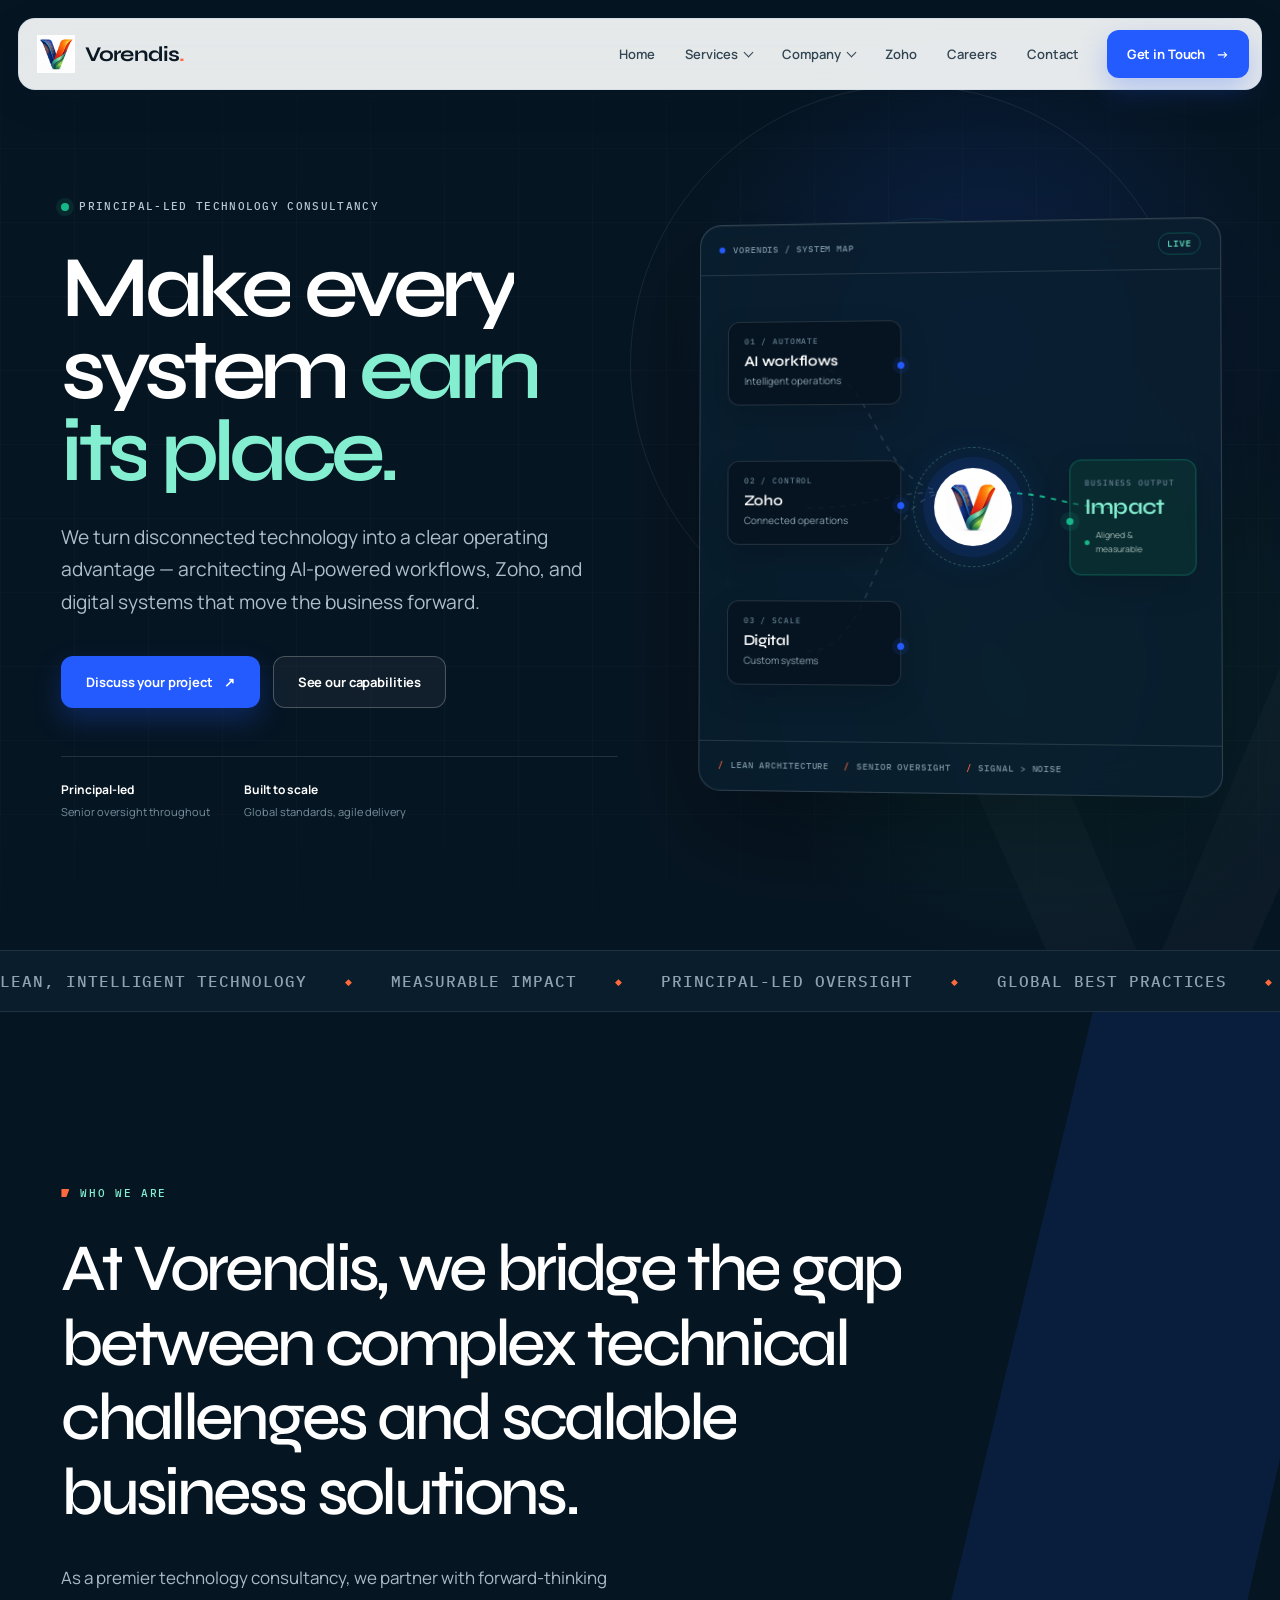
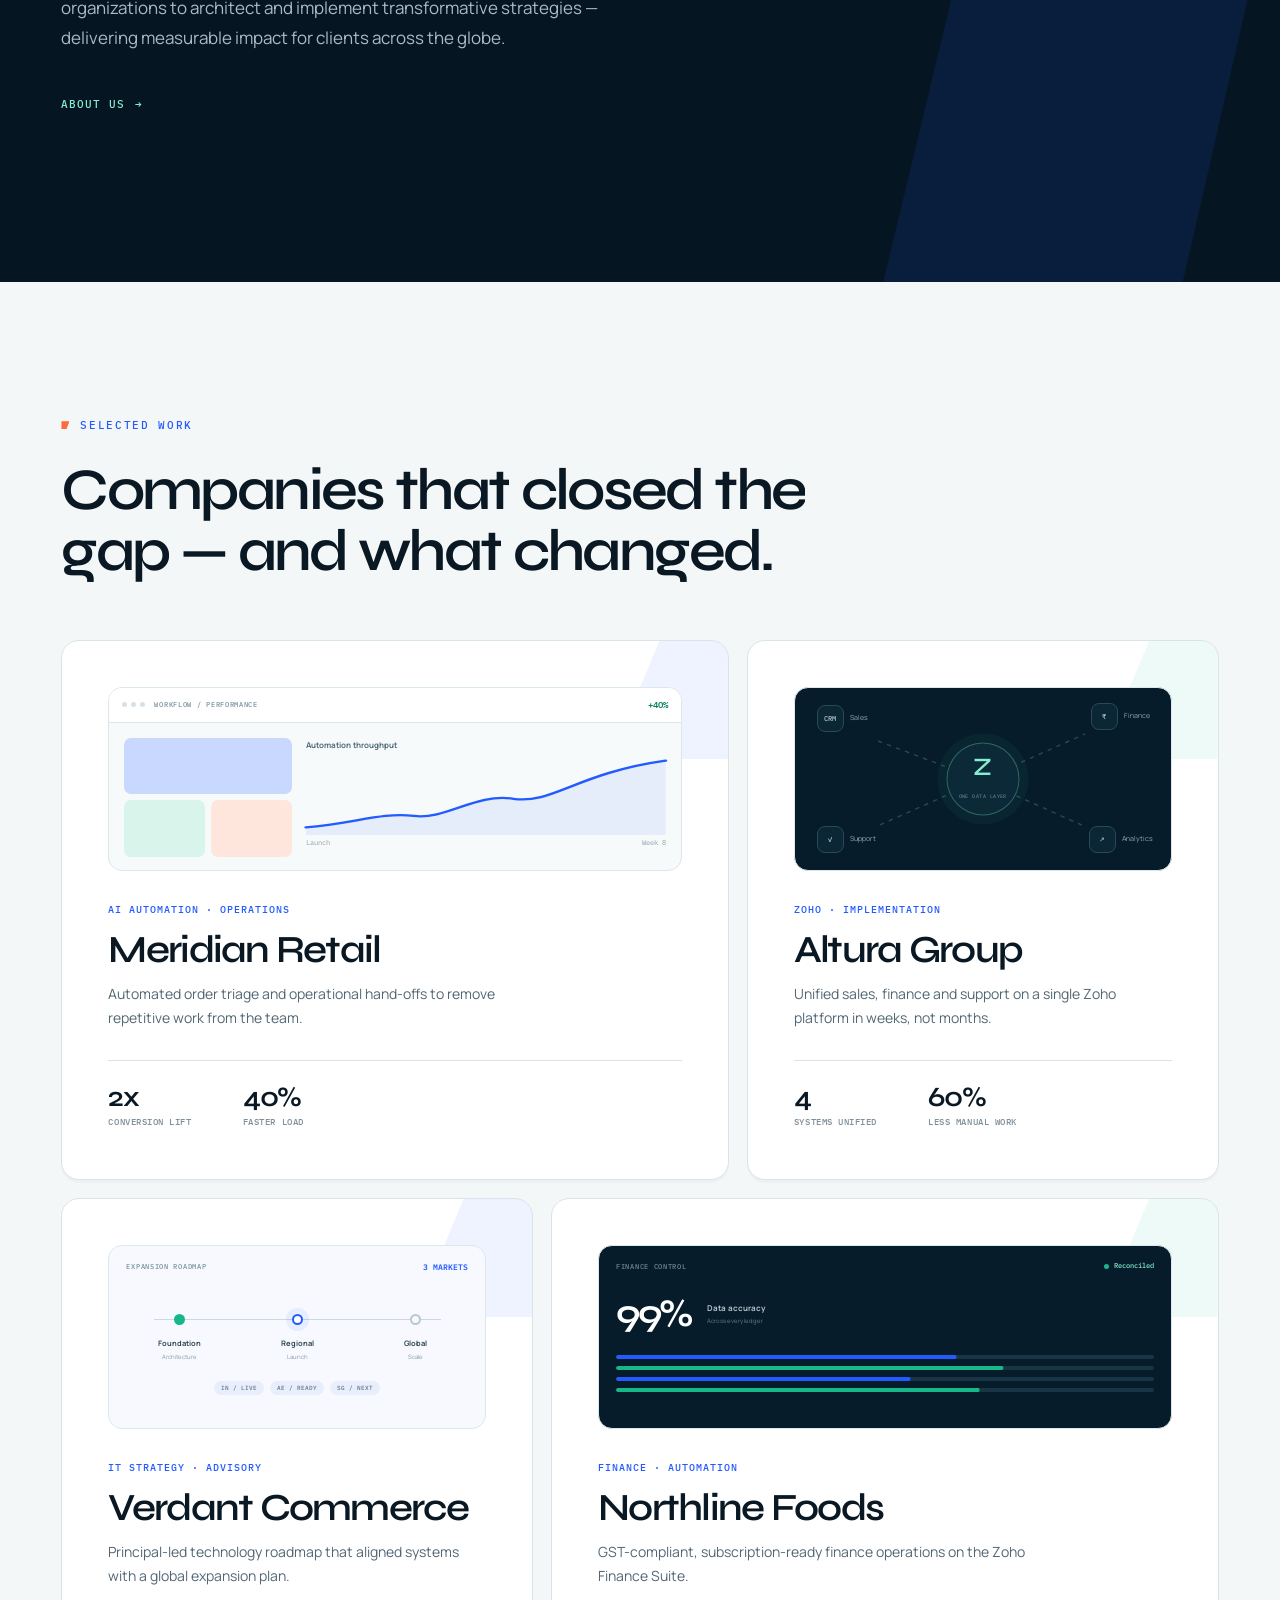
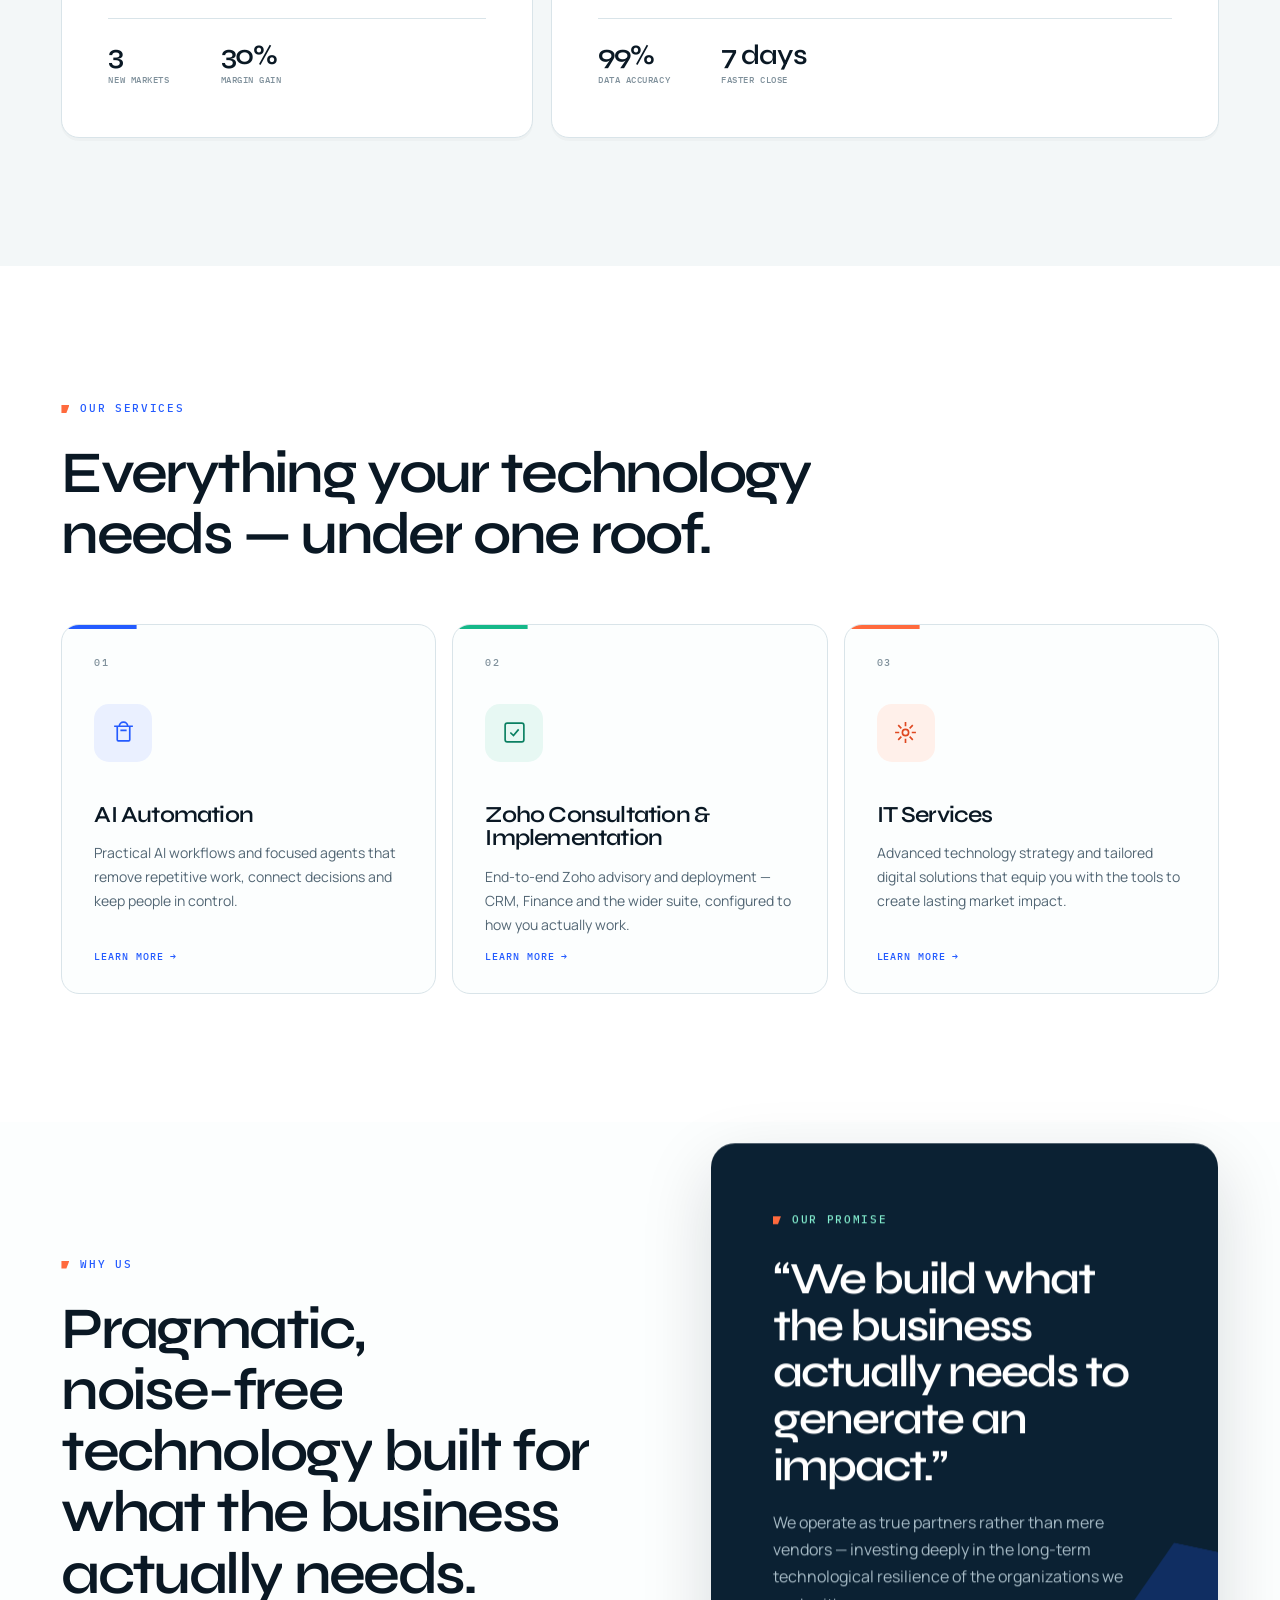
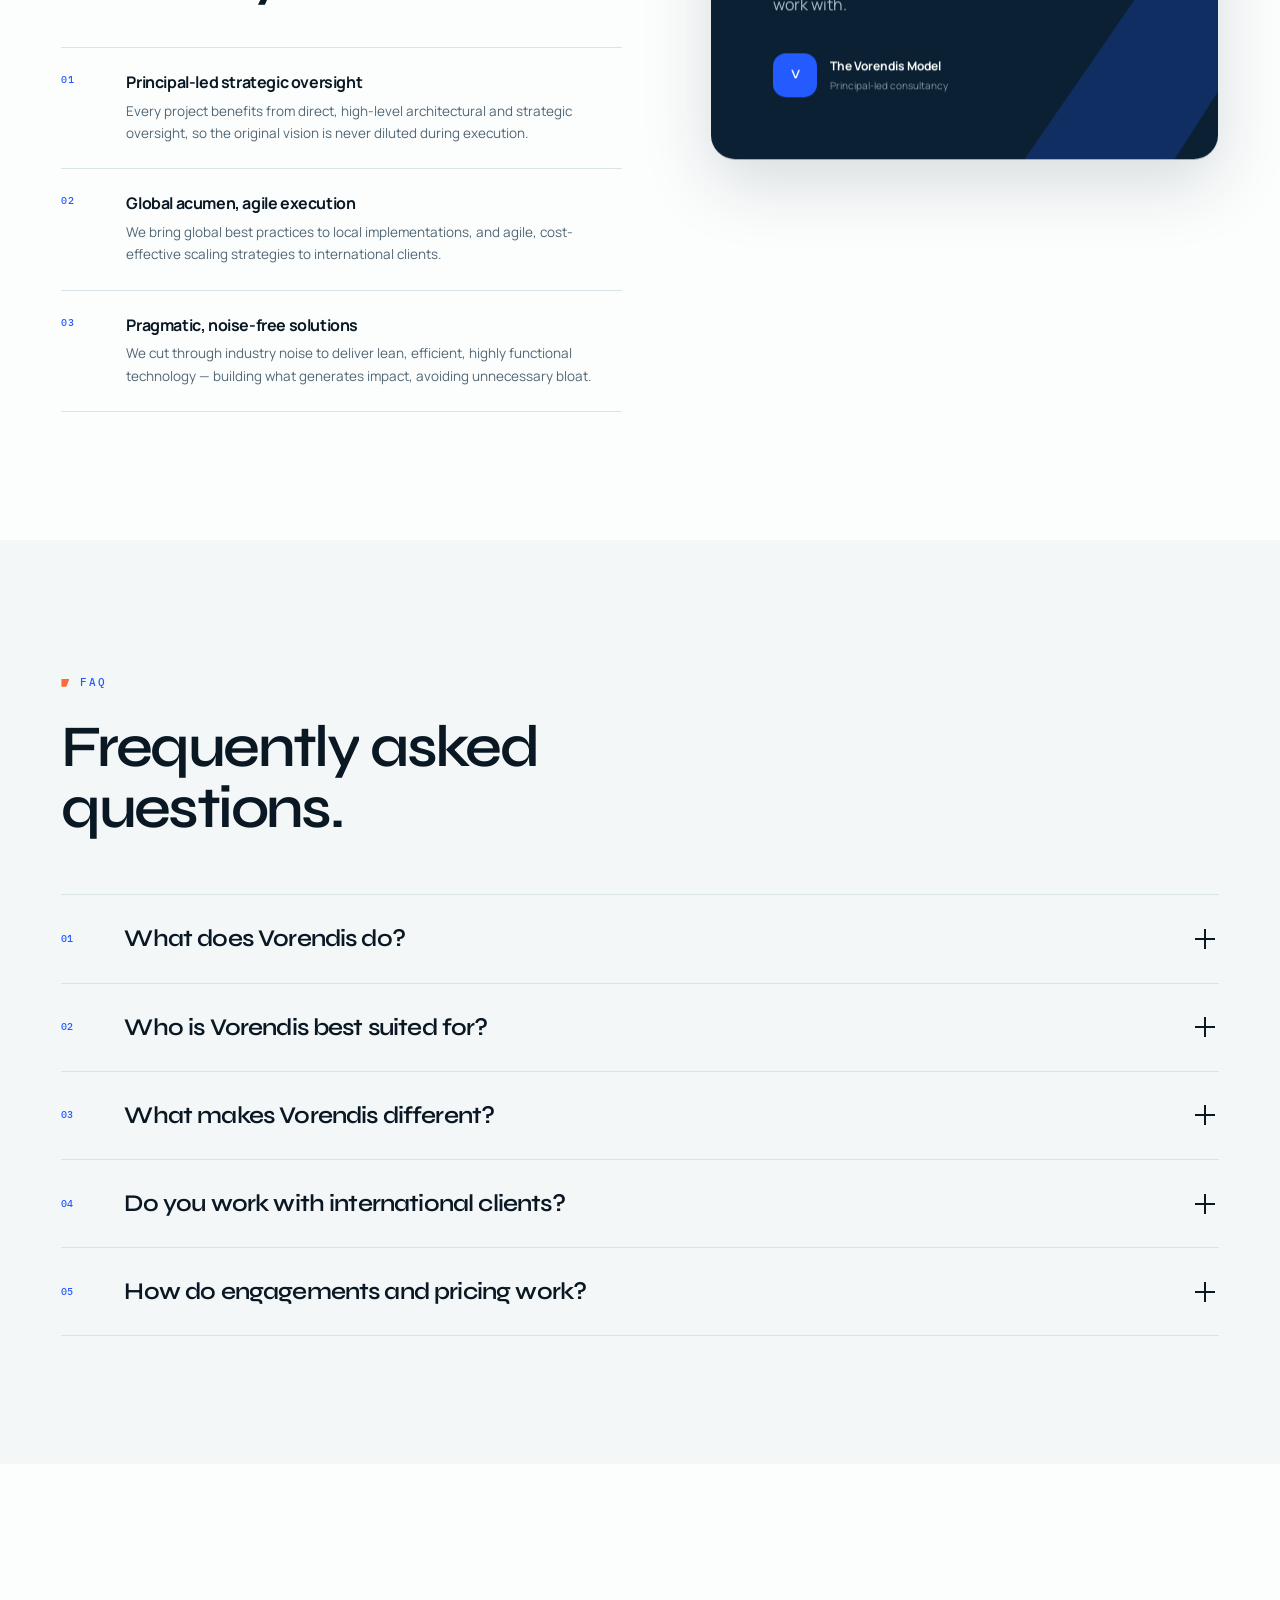
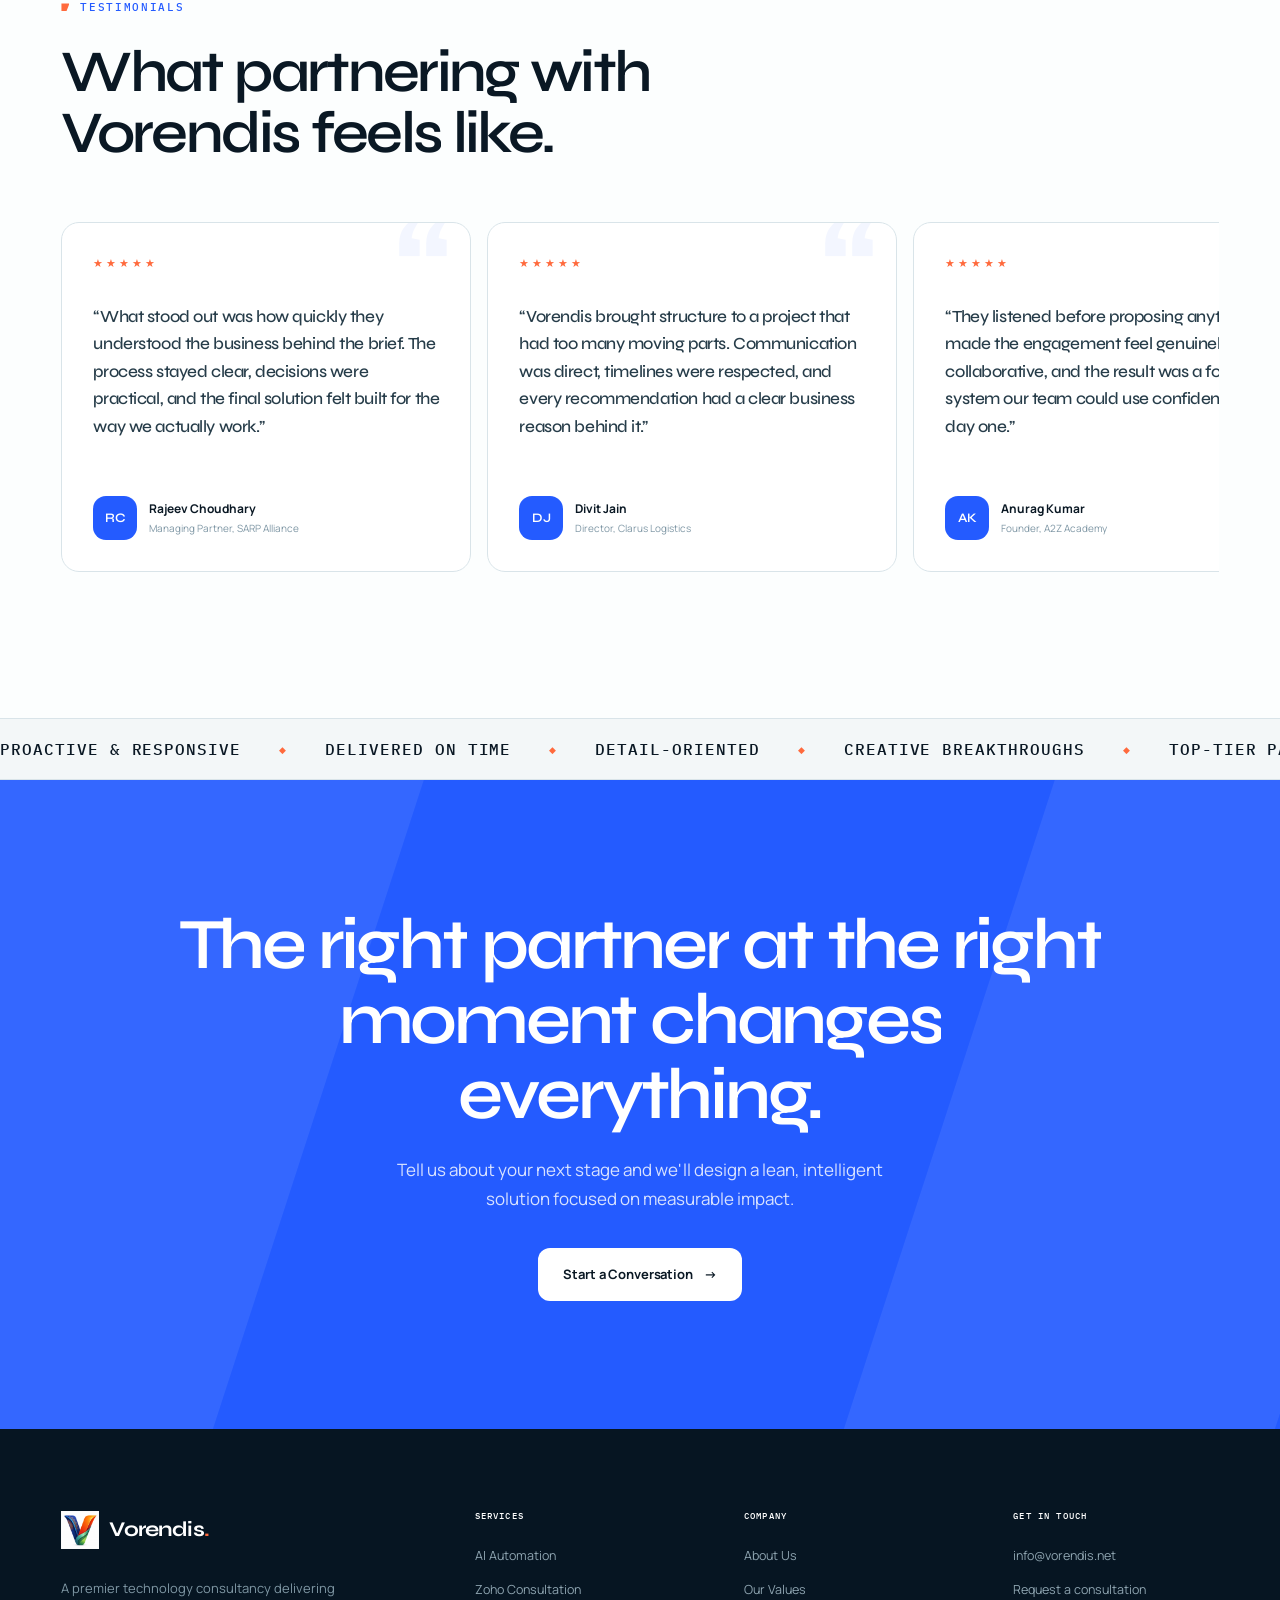
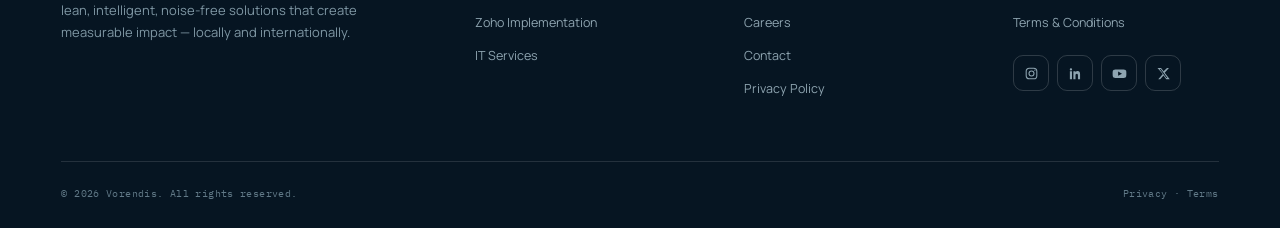
==== commit 00cfc49b: "Add social profile links under the footer contact column." ====
--- a/index.html
+++ b/index.html
@@ -42,6 +42,12 @@
     "url": "https://vorendis.net/",
     "logo": "https://vorendis.net/assets/logo.png",
     "email": "info@vorendis.net",
+    "sameAs": [
+      "https://www.instagram.com/vorendispvtltd/",
+      "https://www.linkedin.com/in/vorendis-private-limited-378ab443b",
+      "https://www.youtube.com/@Vorendis",
+      "https://x.com/vorendis"
+    ],
     "description": "Technology consultancy specializing in AI automation, Zoho consultation and implementation, and IT services.",
     "areaServed": "Worldwide"
   }
@@ -478,6 +484,12 @@
           <a href="mailto:info@vorendis.net">info@vorendis.net</a>
           <a href="contact.html">Request a consultation</a>
           <a href="terms.html">Terms &amp; Conditions</a>
+          <nav class="footer-social" aria-label="Social">
+            <a href="https://www.instagram.com/vorendispvtltd/" target="_blank" rel="noopener noreferrer" aria-label="Instagram"><svg viewBox="0 0 24 24" fill="none" stroke="currentColor" stroke-width="1.7" aria-hidden="true"><rect x="3.5" y="3.5" width="17" height="17" rx="5"/><circle cx="12" cy="12" r="4"/><circle cx="17.4" cy="6.6" r=".9" fill="currentColor" stroke="none"/></svg></a>
+            <a href="https://www.linkedin.com/in/vorendis-private-limited-378ab443b" target="_blank" rel="noopener noreferrer" aria-label="LinkedIn"><svg viewBox="0 0 24 24" fill="currentColor" aria-hidden="true"><path d="M4.7 3.4A1.9 1.9 0 1 1 2.8 5.3a1.9 1.9 0 0 1 1.9-1.9zM3 8.2h3.4V21H3zm5.6 0H12v1.7h.1c.4-.8 1.5-1.9 3.2-1.9 3.4 0 4 2.2 4 5.1V21h-3.4v-5.6c0-1.3 0-3-1.8-3s-2.1 1.4-2.1 2.9V21H8.6z"/></svg></a>
+            <a href="https://www.youtube.com/@Vorendis" target="_blank" rel="noopener noreferrer" aria-label="YouTube"><svg viewBox="0 0 24 24" fill="currentColor" aria-hidden="true"><path d="M23 12.2s0-3.2-.4-4.6c-.2-.9-.9-1.6-1.8-1.8C19.2 5.4 12 5.4 12 5.4s-7.2 0-8.8.4c-.9.2-1.6.9-1.8 1.8C1 9 1 12.2 1 12.2s0 3.2.4 4.6c.2.9.9 1.6 1.8 1.8 1.6.4 8.8.4 8.8.4s7.2 0 8.8-.4c.9-.2 1.6-.9 1.8-1.8.4-1.4.4-4.6.4-4.6zM9.8 15.5v-6.6l6.2 3.3z"/></svg></a>
+            <a href="https://x.com/vorendis" target="_blank" rel="noopener noreferrer" aria-label="X"><svg viewBox="0 0 24 24" fill="currentColor" aria-hidden="true"><path d="M17.6 3h3.1l-6.8 7.8L22 21h-5.6l-4.4-5.7L6.7 21H3.6l7.3-8.3L2.4 3h5.7l4 5.2zm-1.1 16.2h1.7L7.6 4.7H5.8z"/></svg></a>
+          </nav>
         </div>
       </div>
       <div class="footer-bottom">
--- a/css/style.css
+++ b/css/style.css
@@ -104,7 +104,7 @@
 
 /* CTA, footer and interior pages */
 .cta{overflow:hidden;background:var(--cobalt);color:#fff;text-align:center}.cta::before,.cta::after{content:"";position:absolute;top:-55%;width:32%;height:210%;background:rgba(255,255,255,.075);transform:rotate(18deg)}.cta::before{left:-8%}.cta::after{right:-7%}.cta .container{position:relative;z-index:1}.cta h2{max-width:20ch;margin-inline:auto;color:#fff;font-size:clamp(38px,5.8vw,72px)}.cta p{max-width:55ch;margin:23px auto 0;color:#d8e2ff;font-size:17px}.cta .hero-actions{justify-content:center;margin-top:35px}.link-arrow{display:inline-flex;align-items:center;gap:10px;color:#84efd0;font:500 11px/1.2 var(--mono);letter-spacing:.09em;text-transform:uppercase}.link-arrow .arrow{transition:transform .3s var(--ease)}.link-arrow:hover .arrow{transform:translateX(5px)}
-.footer{padding:82px 0 28px;background:var(--night);color:#9aafba}.footer-top{display:grid;grid-template-columns:1.7fr repeat(3,1fr);gap:clamp(30px,5vw,70px);padding-bottom:55px;border-bottom:1px solid var(--line-dark)}.footer .brand{color:#fff}.footer p.about{max-width:38ch;margin-top:20px;color:#7f97a4;font-size:13px}.footer .partner-disclosure{max-width:45ch;margin-top:16px;color:#5f7886;font:400 9px/1.55 var(--mono)}.footer-col h5{margin-bottom:18px;color:#fff;font:500 9px/1.2 var(--mono);letter-spacing:.13em;text-transform:uppercase}.footer-col a{display:block;padding:6px 0;color:#8ea4b0;font-size:12.5px;transition:color .25s,transform .25s}.footer-col a:hover{color:#84efd0;transform:translateX(3px)}.footer-bottom{display:flex;align-items:center;justify-content:space-between;gap:14px;padding-top:25px;color:#617987;font:400 9.5px/1.4 var(--mono);letter-spacing:.04em}
+.footer{padding:82px 0 28px;background:var(--night);color:#9aafba}.footer-top{display:grid;grid-template-columns:1.7fr repeat(3,1fr);gap:clamp(30px,5vw,70px);padding-bottom:55px;border-bottom:1px solid var(--line-dark)}.footer .brand{color:#fff}.footer p.about{max-width:38ch;margin-top:20px;color:#7f97a4;font-size:13px}.footer .partner-disclosure{max-width:45ch;margin-top:16px;color:#5f7886;font:400 9px/1.55 var(--mono)}.footer-social{display:flex;gap:8px;margin-top:22px}.footer-social a{display:grid;width:36px;height:36px;place-items:center;padding:0;border:1px solid rgba(255,255,255,.16);border-radius:10px;color:#d5e2ea;transition:color .25s,background .25s,border-color .25s,transform .25s var(--ease)}.footer-social a:hover{border-color:#84efd0;background:#84efd0;color:var(--night);transform:translateY(-2px)}.footer-social svg{width:15px;height:15px;display:block}.footer-col h5{margin-bottom:18px;color:#fff;font:500 9px/1.2 var(--mono);letter-spacing:.13em;text-transform:uppercase}.footer-col a{display:block;padding:6px 0;color:#8ea4b0;font-size:12.5px;transition:color .25s,transform .25s}.footer-col a:hover{color:#84efd0;transform:translateX(3px)}.footer-col .footer-social{margin-top:16px}.footer-col .footer-social a{display:grid;width:36px;height:36px;padding:0;font-size:0;transform:none}.footer-col .footer-social a:hover{color:var(--night);background:#84efd0;border-color:#84efd0;transform:translateY(-2px)}.footer-bottom{display:flex;align-items:center;justify-content:space-between;gap:14px;padding-top:25px;color:#617987;font:400 9.5px/1.4 var(--mono);letter-spacing:.04em}
 .page-hero{position:relative;overflow:hidden;padding:190px 0 98px;border-bottom:1px solid var(--line);background:var(--paper)}.page-hero::after{content:"";position:absolute;top:0;right:-4%;width:33%;height:100%;background:var(--cobalt);opacity:.08;clip-path:polygon(46% 0,100% 0,100% 100%,0 100%)}.page-hero .container{position:relative;z-index:1}.page-hero h1{max-width:15ch;font-size:clamp(45px,6.6vw,84px)}.page-hero p{max-width:58ch;margin-top:23px;color:var(--slate);font-size:clamp(16px,1.6vw,19px)}.crumbs{margin-bottom:25px;color:var(--stone);font:500 10px/1.3 var(--mono);letter-spacing:.1em;text-transform:uppercase}.crumbs a{color:var(--cobalt)}
 
 /* Careers */
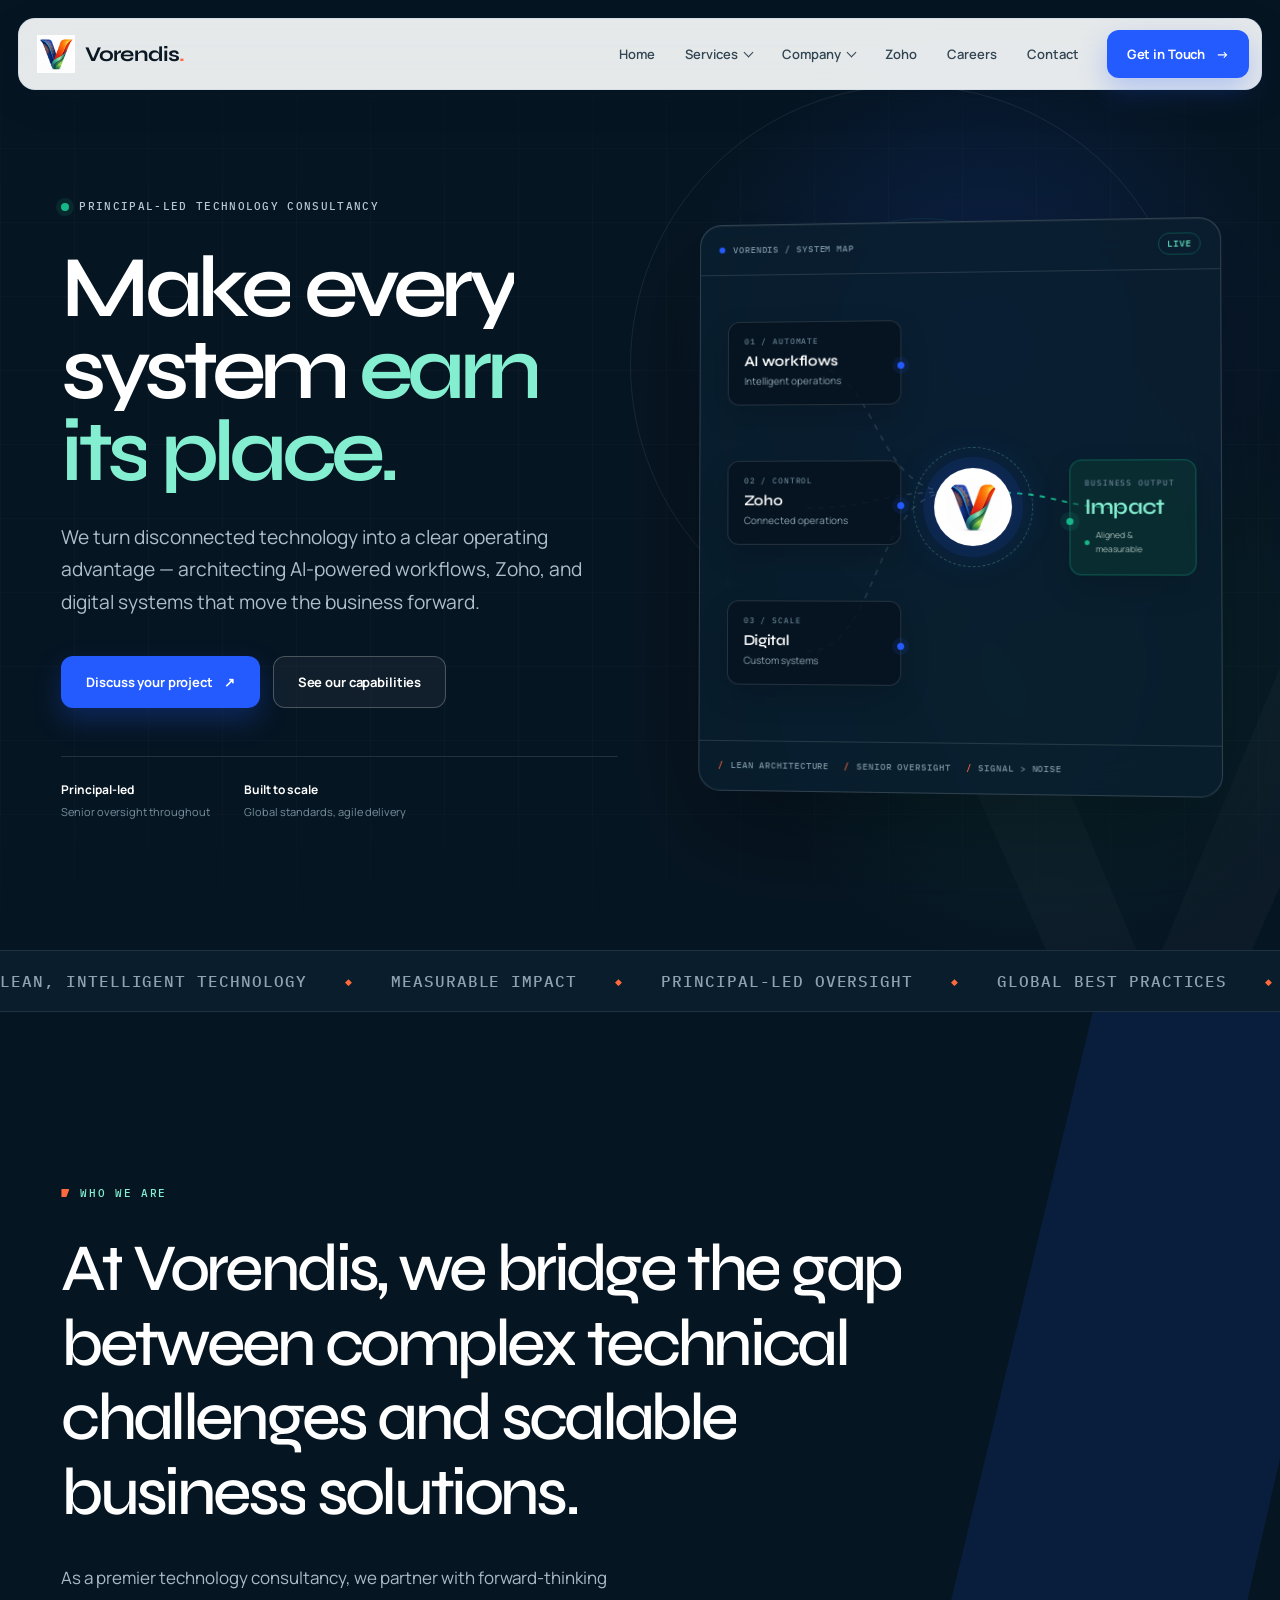
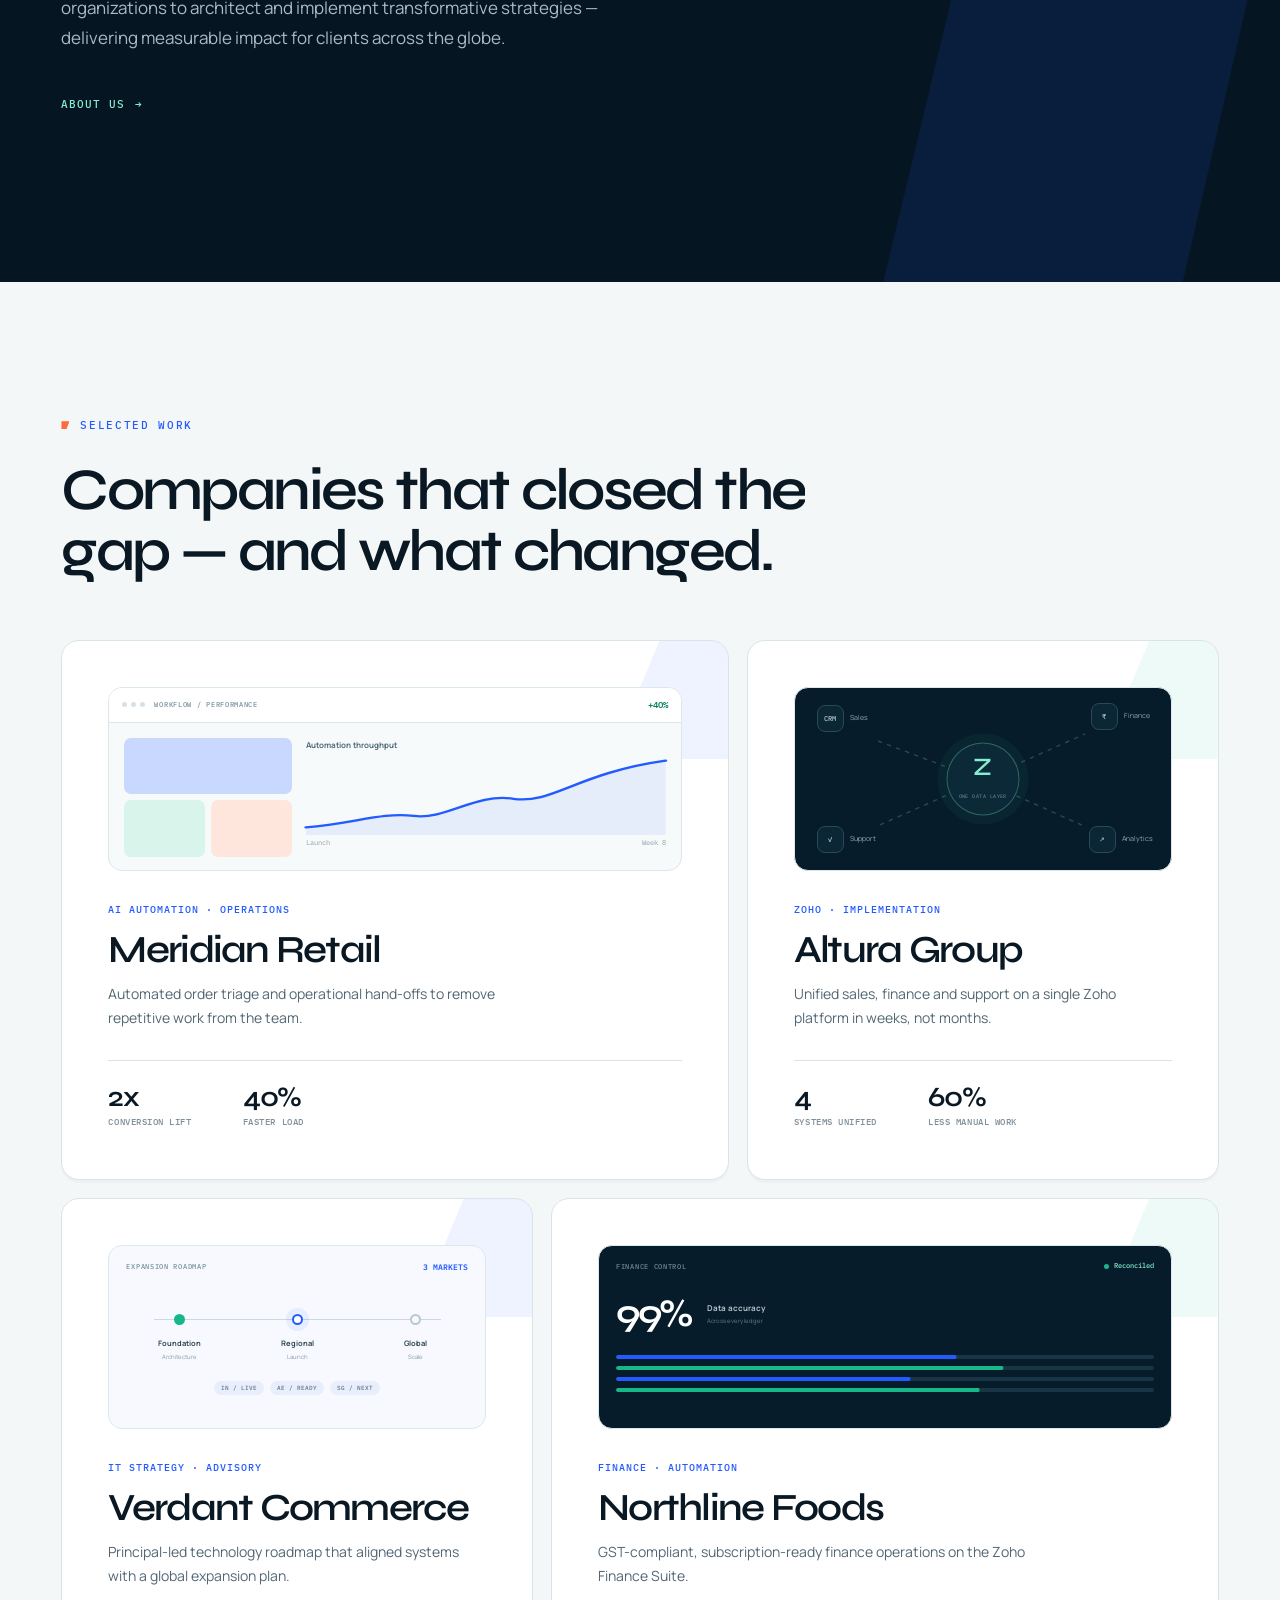
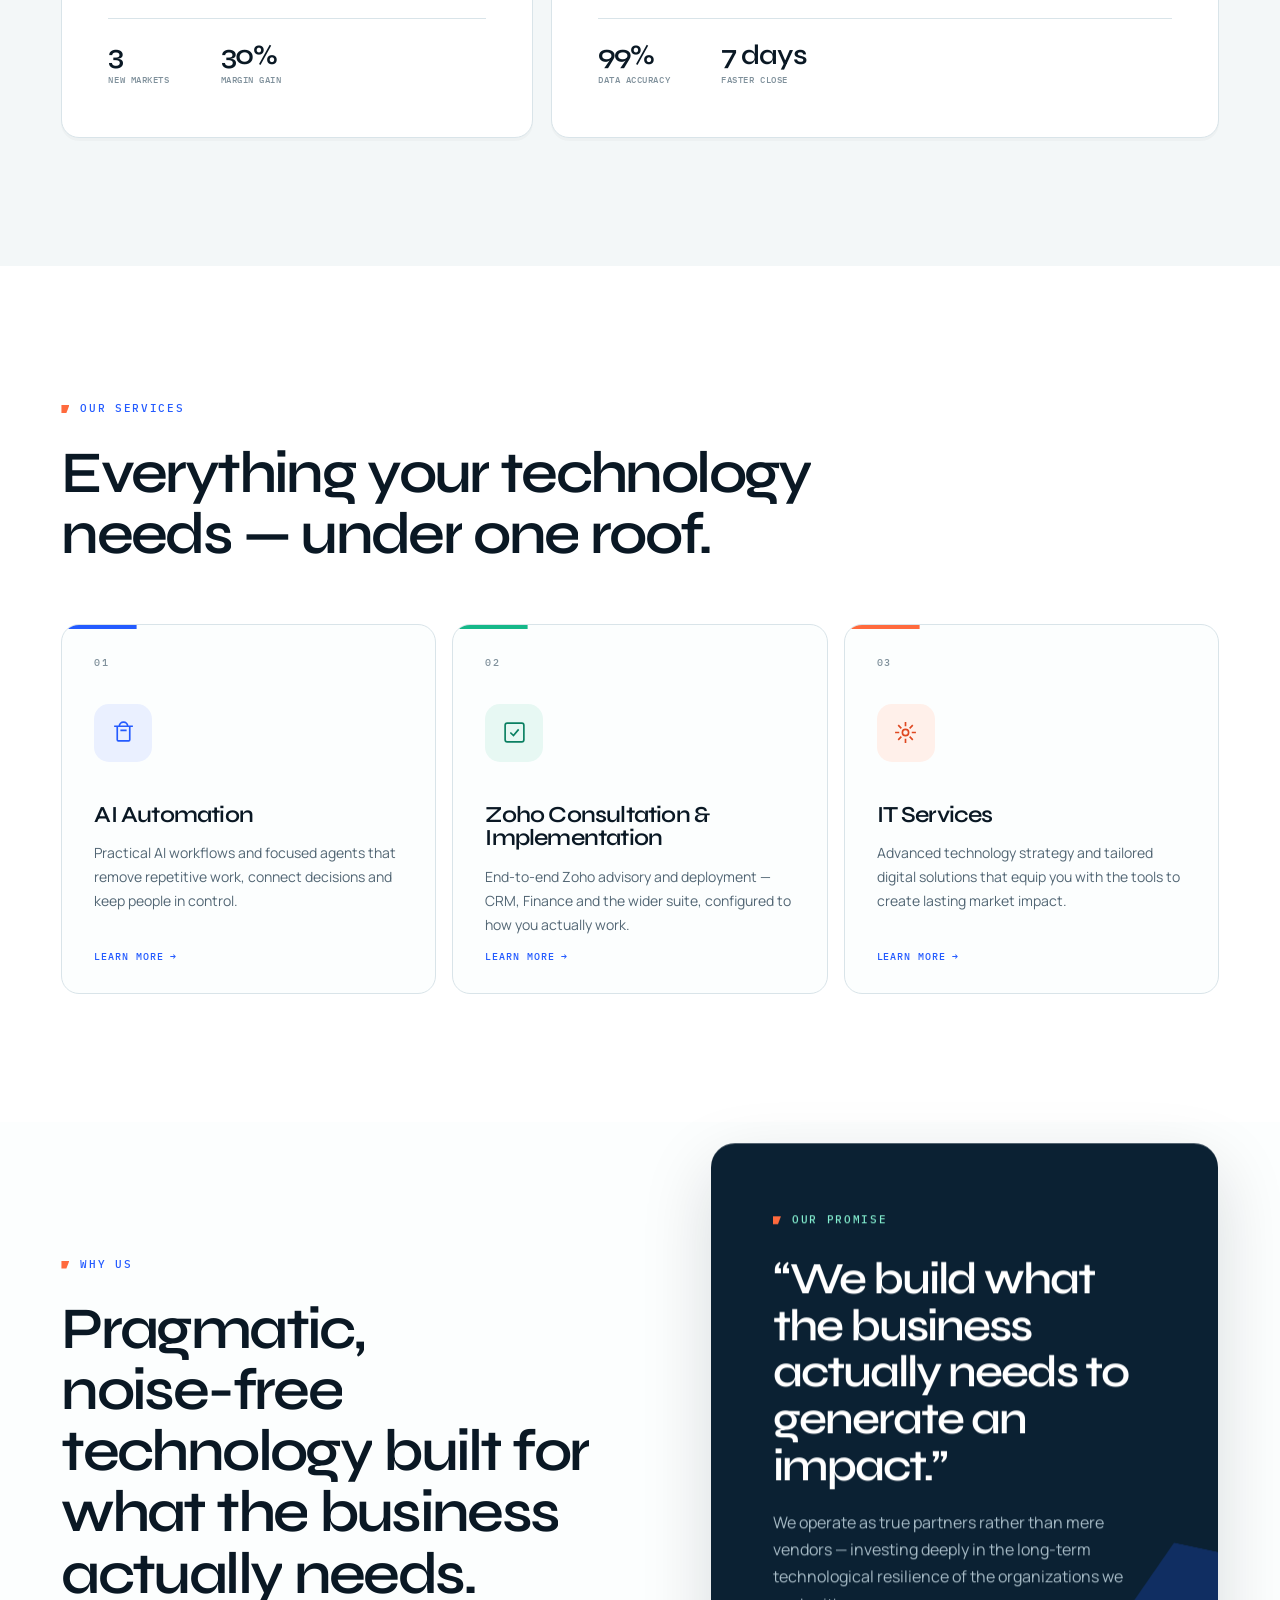
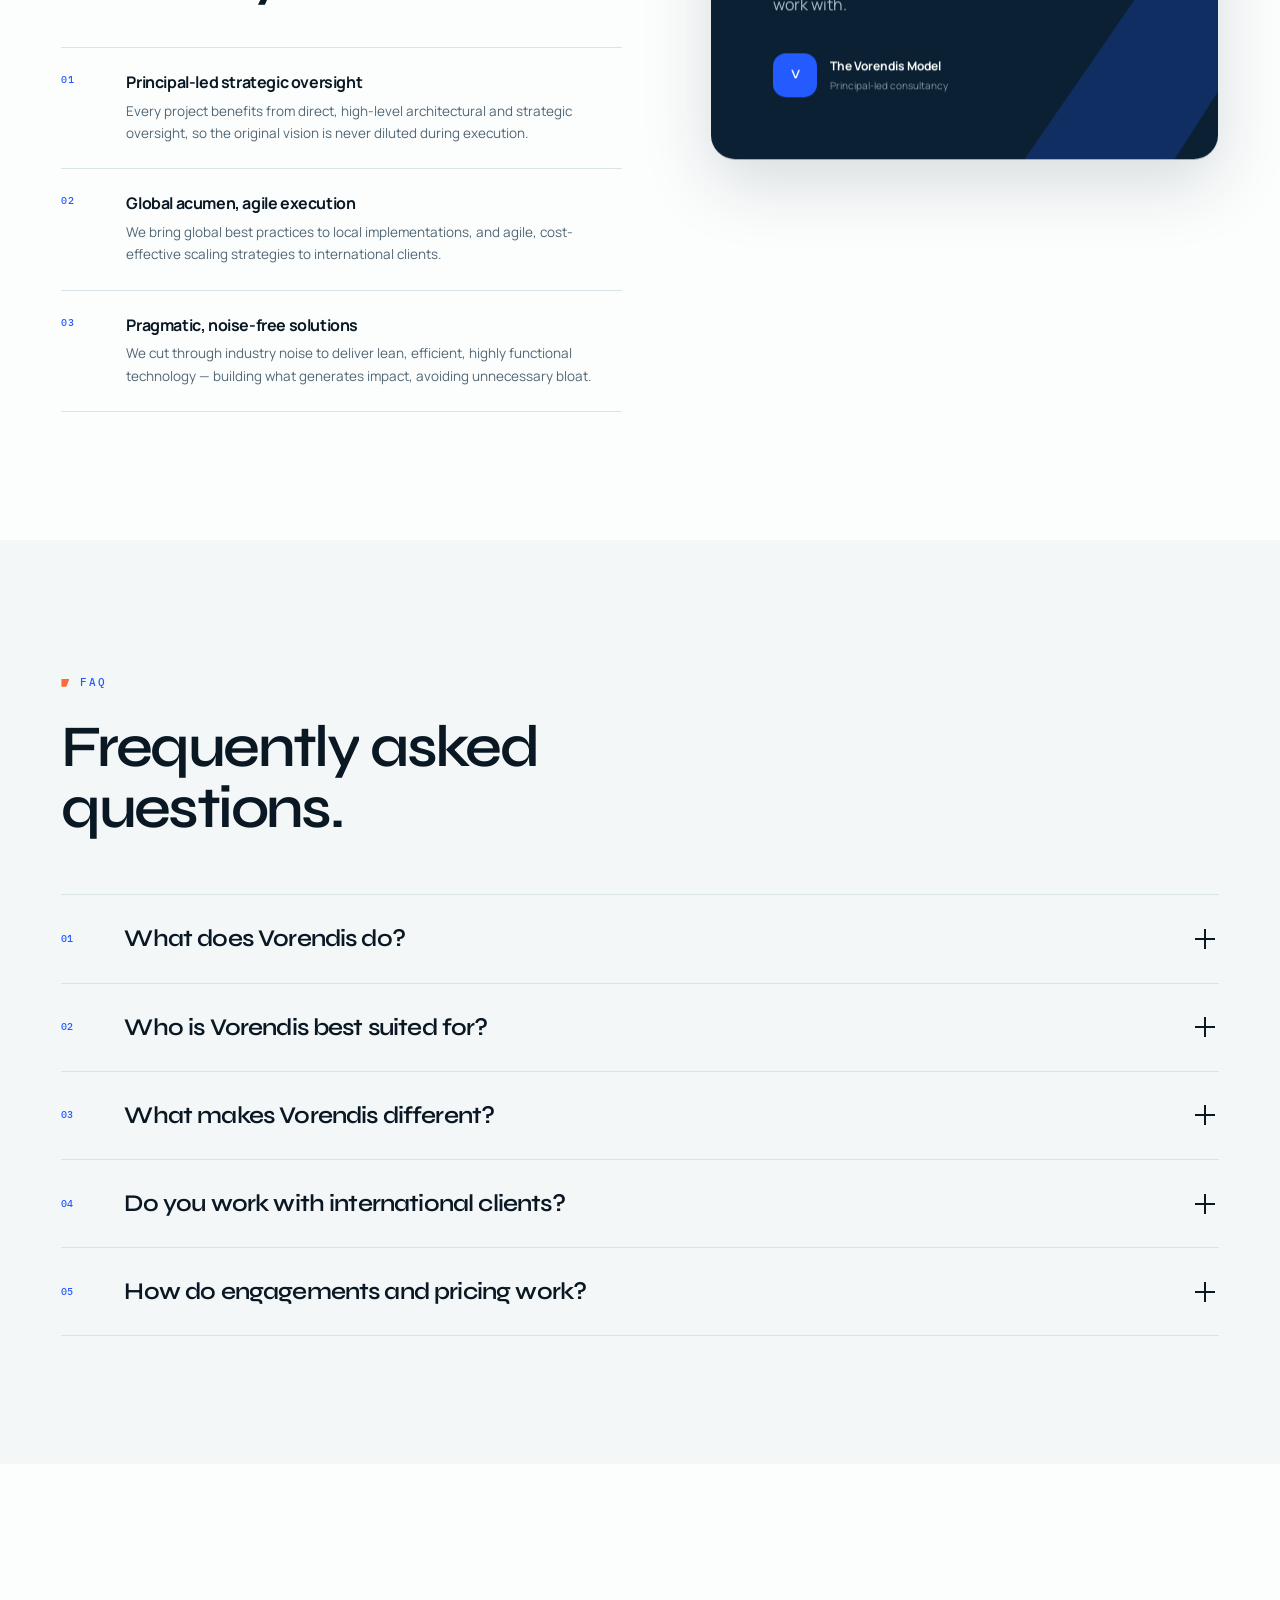
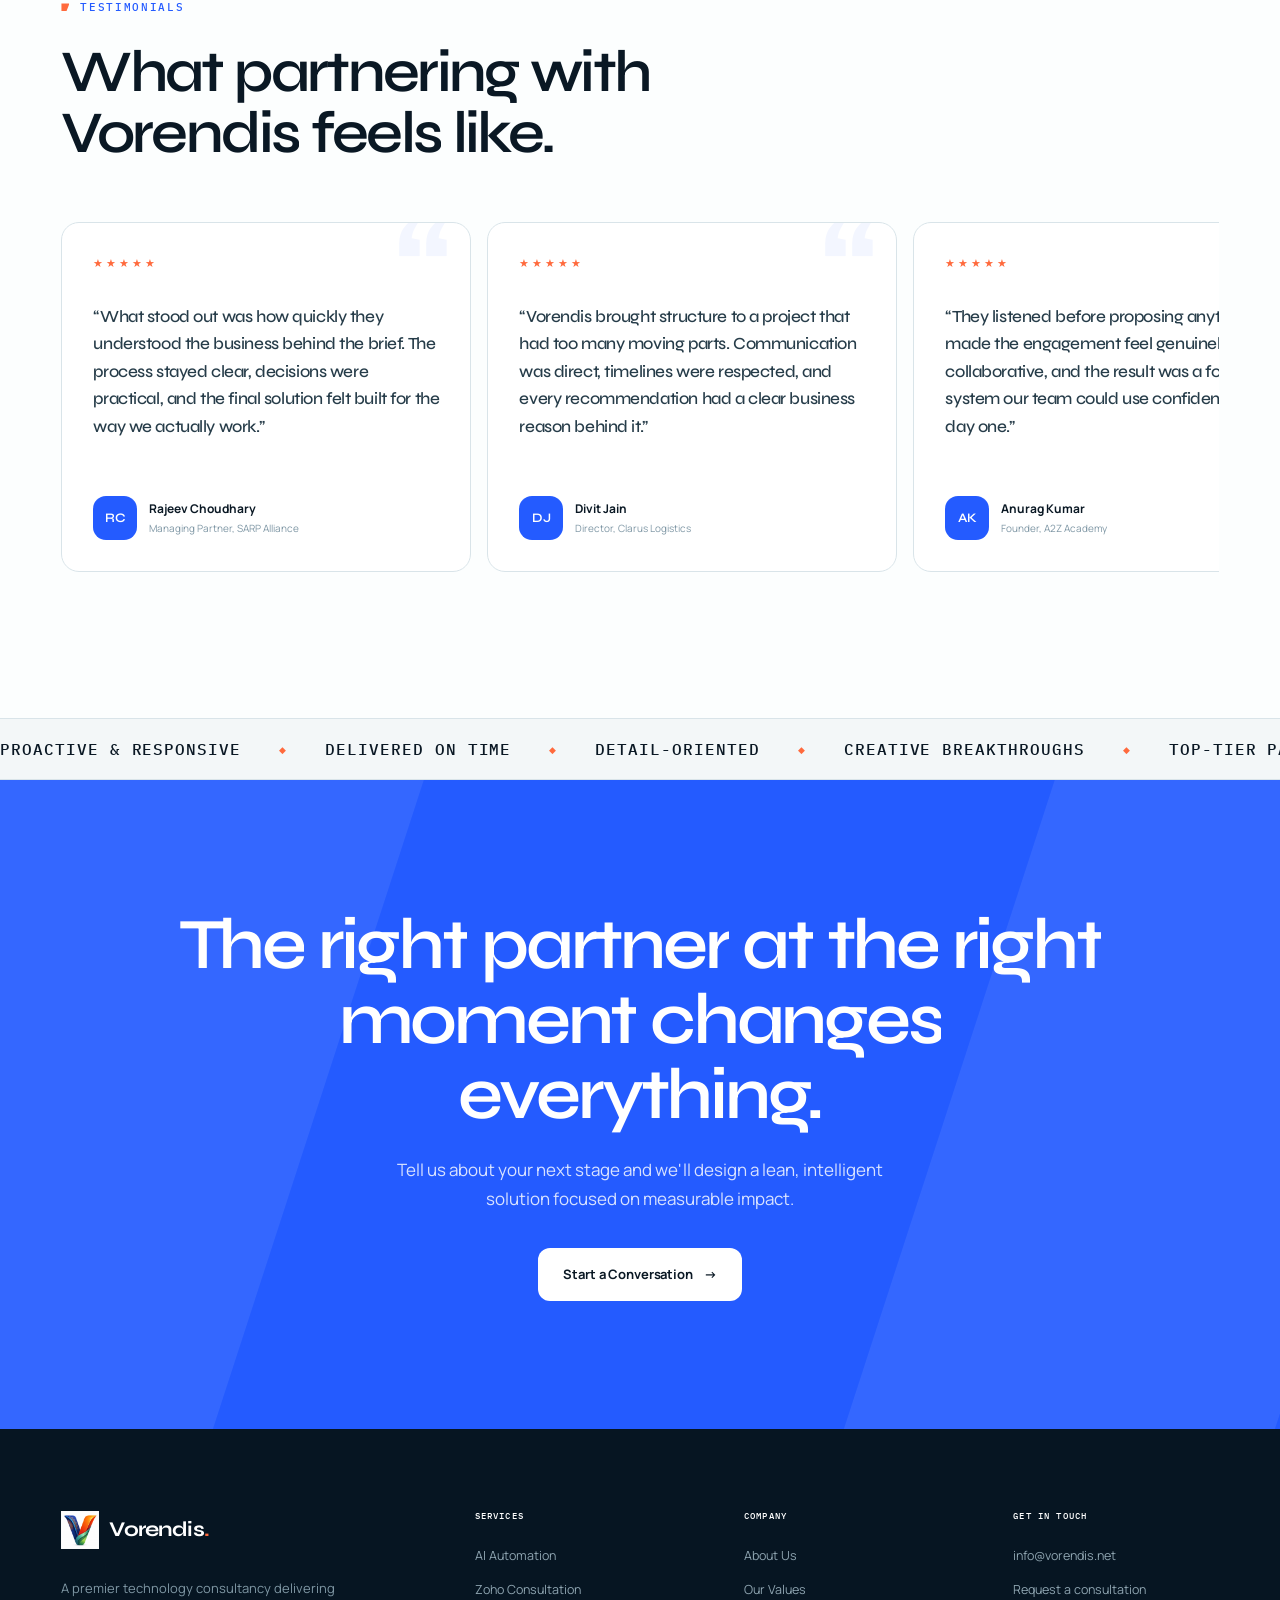
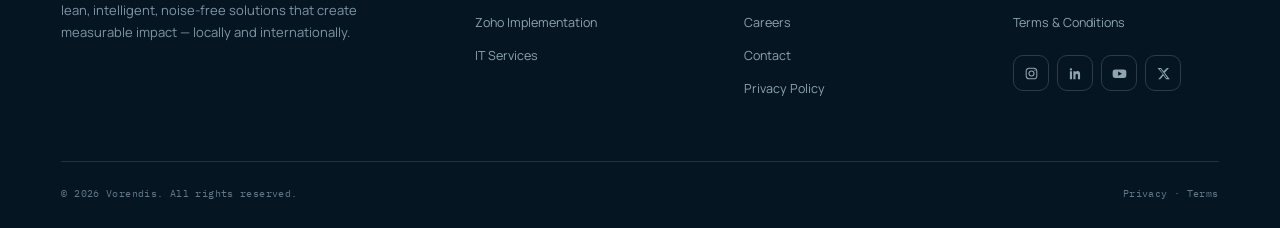
==== commit 07c0c4f7: "Lock footer social icons to 15px and bust the stylesheet cache." ====
--- a/index.html
+++ b/index.html
@@ -26,7 +26,7 @@
   <link rel="preconnect" href="https://fonts.googleapis.com" />
   <link rel="preconnect" href="https://fonts.gstatic.com" crossorigin />
   <link href="https://fonts.googleapis.com/css2?family=IBM+Plex+Mono:wght@400;500&family=Manrope:wght@400;500;600;700&family=Syne:wght@500;600;700&display=swap" rel="stylesheet" />
-  <link rel="stylesheet" href="css/style.css" />
+  <link rel="stylesheet" href="css/style.css?v=2" />
   <script async src="https://www.googletagmanager.com/gtag/js?id=G-JXELH3XNT7"></script>
   <script>
     window.dataLayer = window.dataLayer || [];
@@ -485,10 +485,10 @@
           <a href="contact.html">Request a consultation</a>
           <a href="terms.html">Terms &amp; Conditions</a>
           <nav class="footer-social" aria-label="Social">
-            <a href="https://www.instagram.com/vorendispvtltd/" target="_blank" rel="noopener noreferrer" aria-label="Instagram"><svg viewBox="0 0 24 24" fill="none" stroke="currentColor" stroke-width="1.7" aria-hidden="true"><rect x="3.5" y="3.5" width="17" height="17" rx="5"/><circle cx="12" cy="12" r="4"/><circle cx="17.4" cy="6.6" r=".9" fill="currentColor" stroke="none"/></svg></a>
-            <a href="https://www.linkedin.com/in/vorendis-private-limited-378ab443b" target="_blank" rel="noopener noreferrer" aria-label="LinkedIn"><svg viewBox="0 0 24 24" fill="currentColor" aria-hidden="true"><path d="M4.7 3.4A1.9 1.9 0 1 1 2.8 5.3a1.9 1.9 0 0 1 1.9-1.9zM3 8.2h3.4V21H3zm5.6 0H12v1.7h.1c.4-.8 1.5-1.9 3.2-1.9 3.4 0 4 2.2 4 5.1V21h-3.4v-5.6c0-1.3 0-3-1.8-3s-2.1 1.4-2.1 2.9V21H8.6z"/></svg></a>
-            <a href="https://www.youtube.com/@Vorendis" target="_blank" rel="noopener noreferrer" aria-label="YouTube"><svg viewBox="0 0 24 24" fill="currentColor" aria-hidden="true"><path d="M23 12.2s0-3.2-.4-4.6c-.2-.9-.9-1.6-1.8-1.8C19.2 5.4 12 5.4 12 5.4s-7.2 0-8.8.4c-.9.2-1.6.9-1.8 1.8C1 9 1 12.2 1 12.2s0 3.2.4 4.6c.2.9.9 1.6 1.8 1.8 1.6.4 8.8.4 8.8.4s7.2 0 8.8-.4c.9-.2 1.6-.9 1.8-1.8.4-1.4.4-4.6.4-4.6zM9.8 15.5v-6.6l6.2 3.3z"/></svg></a>
-            <a href="https://x.com/vorendis" target="_blank" rel="noopener noreferrer" aria-label="X"><svg viewBox="0 0 24 24" fill="currentColor" aria-hidden="true"><path d="M17.6 3h3.1l-6.8 7.8L22 21h-5.6l-4.4-5.7L6.7 21H3.6l7.3-8.3L2.4 3h5.7l4 5.2zm-1.1 16.2h1.7L7.6 4.7H5.8z"/></svg></a>
+            <a href="https://www.instagram.com/vorendispvtltd/" target="_blank" rel="noopener noreferrer" aria-label="Instagram"><svg width="15" height="15" viewBox="0 0 24 24" fill="none" stroke="currentColor" stroke-width="1.7" aria-hidden="true"><rect x="3.5" y="3.5" width="17" height="17" rx="5"/><circle cx="12" cy="12" r="4"/><circle cx="17.4" cy="6.6" r=".9" fill="currentColor" stroke="none"/></svg></a>
+            <a href="https://www.linkedin.com/in/vorendis-private-limited-378ab443b" target="_blank" rel="noopener noreferrer" aria-label="LinkedIn"><svg width="15" height="15" viewBox="0 0 24 24" fill="currentColor" aria-hidden="true"><path d="M4.7 3.4A1.9 1.9 0 1 1 2.8 5.3a1.9 1.9 0 0 1 1.9-1.9zM3 8.2h3.4V21H3zm5.6 0H12v1.7h.1c.4-.8 1.5-1.9 3.2-1.9 3.4 0 4 2.2 4 5.1V21h-3.4v-5.6c0-1.3 0-3-1.8-3s-2.1 1.4-2.1 2.9V21H8.6z"/></svg></a>
+            <a href="https://www.youtube.com/@Vorendis" target="_blank" rel="noopener noreferrer" aria-label="YouTube"><svg width="15" height="15" viewBox="0 0 24 24" fill="currentColor" aria-hidden="true"><path d="M23 12.2s0-3.2-.4-4.6c-.2-.9-.9-1.6-1.8-1.8C19.2 5.4 12 5.4 12 5.4s-7.2 0-8.8.4c-.9.2-1.6.9-1.8 1.8C1 9 1 12.2 1 12.2s0 3.2.4 4.6c.2.9.9 1.6 1.8 1.8 1.6.4 8.8.4 8.8.4s7.2 0 8.8-.4c.9-.2 1.6-.9 1.8-1.8.4-1.4.4-4.6.4-4.6zM9.8 15.5v-6.6l6.2 3.3z"/></svg></a>
+            <a href="https://x.com/vorendis" target="_blank" rel="noopener noreferrer" aria-label="X"><svg width="15" height="15" viewBox="0 0 24 24" fill="currentColor" aria-hidden="true"><path d="M17.6 3h3.1l-6.8 7.8L22 21h-5.6l-4.4-5.7L6.7 21H3.6l7.3-8.3L2.4 3h5.7l4 5.2zm-1.1 16.2h1.7L7.6 4.7H5.8z"/></svg></a>
           </nav>
         </div>
       </div>
--- a/css/style.css
+++ b/css/style.css
@@ -104,7 +104,7 @@
 
 /* CTA, footer and interior pages */
 .cta{overflow:hidden;background:var(--cobalt);color:#fff;text-align:center}.cta::before,.cta::after{content:"";position:absolute;top:-55%;width:32%;height:210%;background:rgba(255,255,255,.075);transform:rotate(18deg)}.cta::before{left:-8%}.cta::after{right:-7%}.cta .container{position:relative;z-index:1}.cta h2{max-width:20ch;margin-inline:auto;color:#fff;font-size:clamp(38px,5.8vw,72px)}.cta p{max-width:55ch;margin:23px auto 0;color:#d8e2ff;font-size:17px}.cta .hero-actions{justify-content:center;margin-top:35px}.link-arrow{display:inline-flex;align-items:center;gap:10px;color:#84efd0;font:500 11px/1.2 var(--mono);letter-spacing:.09em;text-transform:uppercase}.link-arrow .arrow{transition:transform .3s var(--ease)}.link-arrow:hover .arrow{transform:translateX(5px)}
-.footer{padding:82px 0 28px;background:var(--night);color:#9aafba}.footer-top{display:grid;grid-template-columns:1.7fr repeat(3,1fr);gap:clamp(30px,5vw,70px);padding-bottom:55px;border-bottom:1px solid var(--line-dark)}.footer .brand{color:#fff}.footer p.about{max-width:38ch;margin-top:20px;color:#7f97a4;font-size:13px}.footer .partner-disclosure{max-width:45ch;margin-top:16px;color:#5f7886;font:400 9px/1.55 var(--mono)}.footer-social{display:flex;gap:8px;margin-top:22px}.footer-social a{display:grid;width:36px;height:36px;place-items:center;padding:0;border:1px solid rgba(255,255,255,.16);border-radius:10px;color:#d5e2ea;transition:color .25s,background .25s,border-color .25s,transform .25s var(--ease)}.footer-social a:hover{border-color:#84efd0;background:#84efd0;color:var(--night);transform:translateY(-2px)}.footer-social svg{width:15px;height:15px;display:block}.footer-col h5{margin-bottom:18px;color:#fff;font:500 9px/1.2 var(--mono);letter-spacing:.13em;text-transform:uppercase}.footer-col a{display:block;padding:6px 0;color:#8ea4b0;font-size:12.5px;transition:color .25s,transform .25s}.footer-col a:hover{color:#84efd0;transform:translateX(3px)}.footer-col .footer-social{margin-top:16px}.footer-col .footer-social a{display:grid;width:36px;height:36px;padding:0;font-size:0;transform:none}.footer-col .footer-social a:hover{color:var(--night);background:#84efd0;border-color:#84efd0;transform:translateY(-2px)}.footer-bottom{display:flex;align-items:center;justify-content:space-between;gap:14px;padding-top:25px;color:#617987;font:400 9.5px/1.4 var(--mono);letter-spacing:.04em}
+.footer{padding:82px 0 28px;background:var(--night);color:#9aafba}.footer-top{display:grid;grid-template-columns:1.7fr repeat(3,1fr);gap:clamp(30px,5vw,70px);padding-bottom:55px;border-bottom:1px solid var(--line-dark)}.footer .brand{color:#fff}.footer p.about{max-width:38ch;margin-top:20px;color:#7f97a4;font-size:13px}.footer .partner-disclosure{max-width:45ch;margin-top:16px;color:#5f7886;font:400 9px/1.55 var(--mono)}.footer-social{display:flex;flex-wrap:nowrap;align-items:center;gap:8px;margin-top:22px}.footer-social a{display:grid;flex:0 0 36px;width:36px;height:36px;place-items:center;padding:0;overflow:hidden;border:1px solid rgba(255,255,255,.16);border-radius:10px;color:#d5e2ea;transition:color .25s,background .25s,border-color .25s,transform .25s var(--ease)}.footer-social a:hover{border-color:#84efd0;background:#84efd0;color:var(--night);transform:translateY(-2px)}.footer-social svg{width:15px;height:15px;max-width:15px;max-height:15px;display:block}.footer-col h5{margin-bottom:18px;color:#fff;font:500 9px/1.2 var(--mono);letter-spacing:.13em;text-transform:uppercase}.footer-col a{display:block;padding:6px 0;color:#8ea4b0;font-size:12.5px;transition:color .25s,transform .25s}.footer-col a:hover{color:#84efd0;transform:translateX(3px)}.footer-col .footer-social{margin-top:16px}.footer-col .footer-social a{display:grid;width:36px;height:36px;padding:0;font-size:0;transform:none}.footer-col .footer-social a:hover{color:var(--night);background:#84efd0;border-color:#84efd0;transform:translateY(-2px)}.footer-bottom{display:flex;align-items:center;justify-content:space-between;gap:14px;padding-top:25px;color:#617987;font:400 9.5px/1.4 var(--mono);letter-spacing:.04em}
 .page-hero{position:relative;overflow:hidden;padding:190px 0 98px;border-bottom:1px solid var(--line);background:var(--paper)}.page-hero::after{content:"";position:absolute;top:0;right:-4%;width:33%;height:100%;background:var(--cobalt);opacity:.08;clip-path:polygon(46% 0,100% 0,100% 100%,0 100%)}.page-hero .container{position:relative;z-index:1}.page-hero h1{max-width:15ch;font-size:clamp(45px,6.6vw,84px)}.page-hero p{max-width:58ch;margin-top:23px;color:var(--slate);font-size:clamp(16px,1.6vw,19px)}.crumbs{margin-bottom:25px;color:var(--stone);font:500 10px/1.3 var(--mono);letter-spacing:.1em;text-transform:uppercase}.crumbs a{color:var(--cobalt)}
 
 /* Careers */
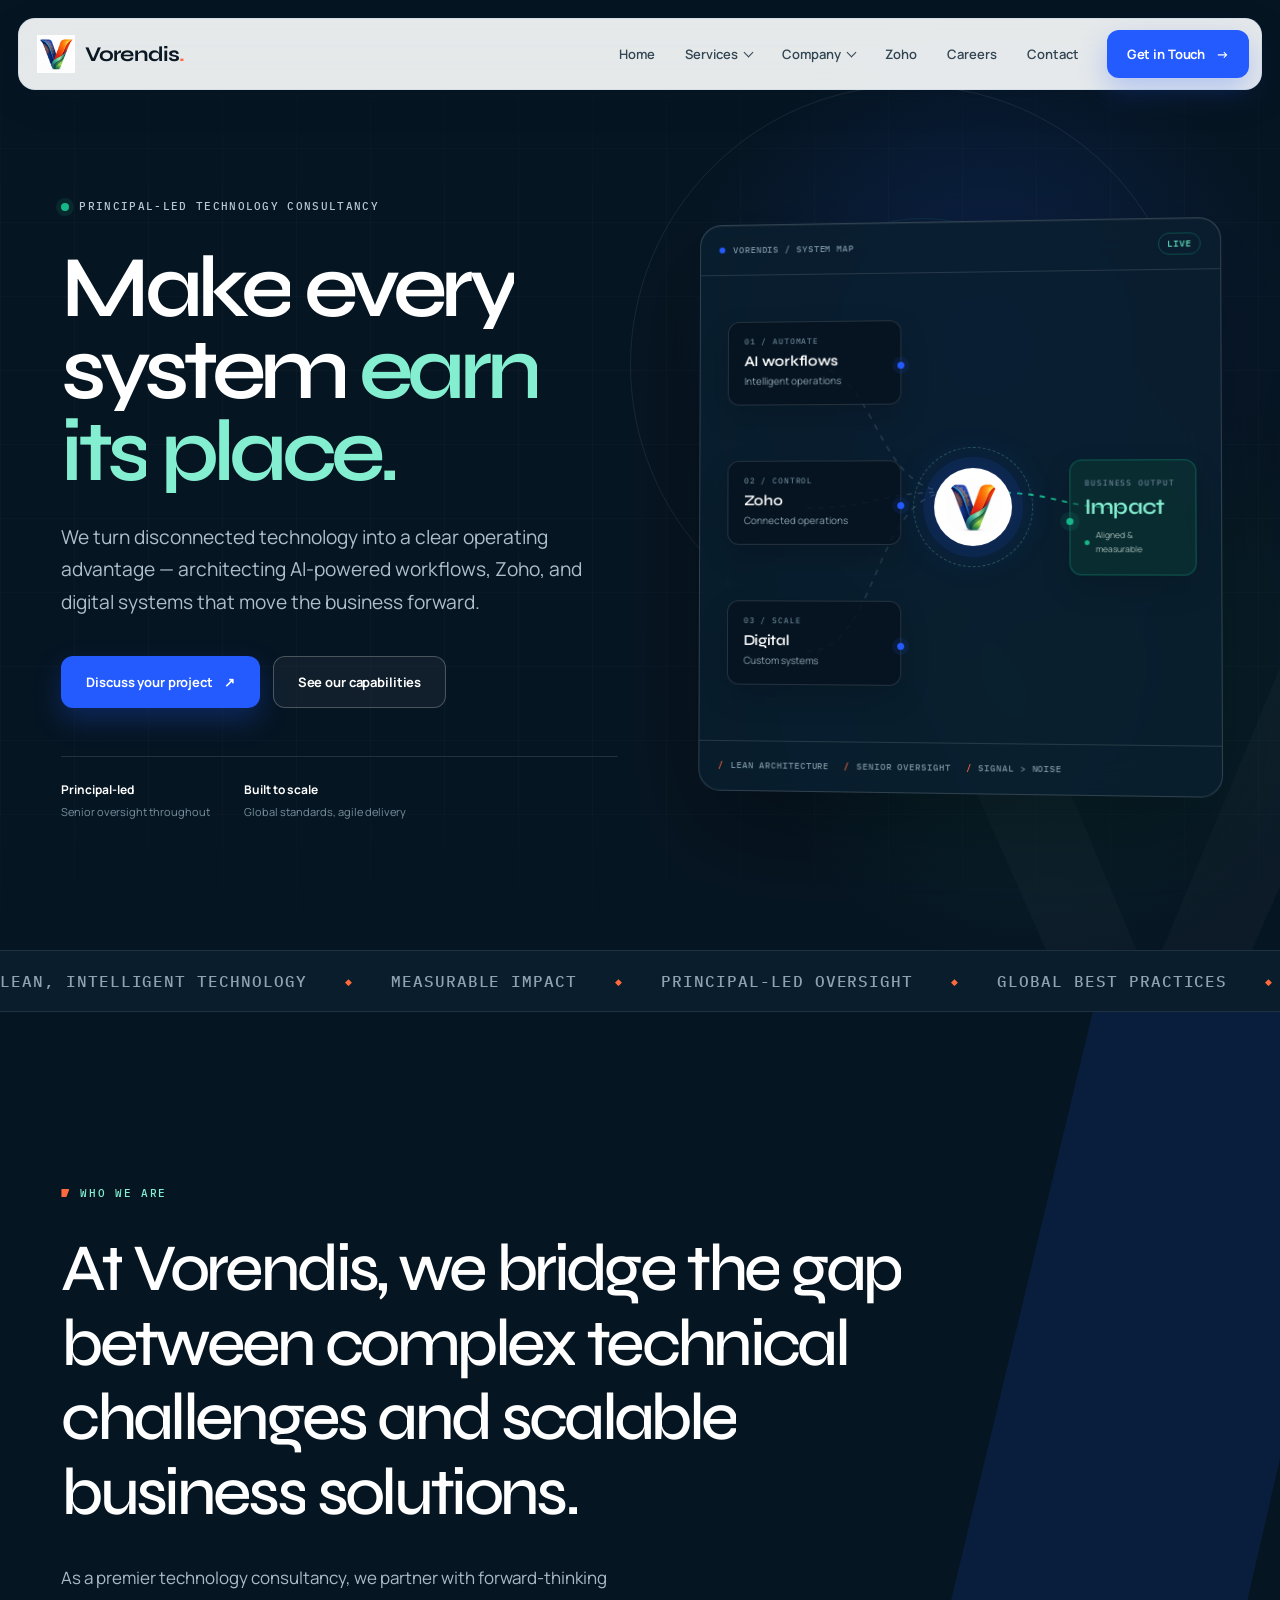
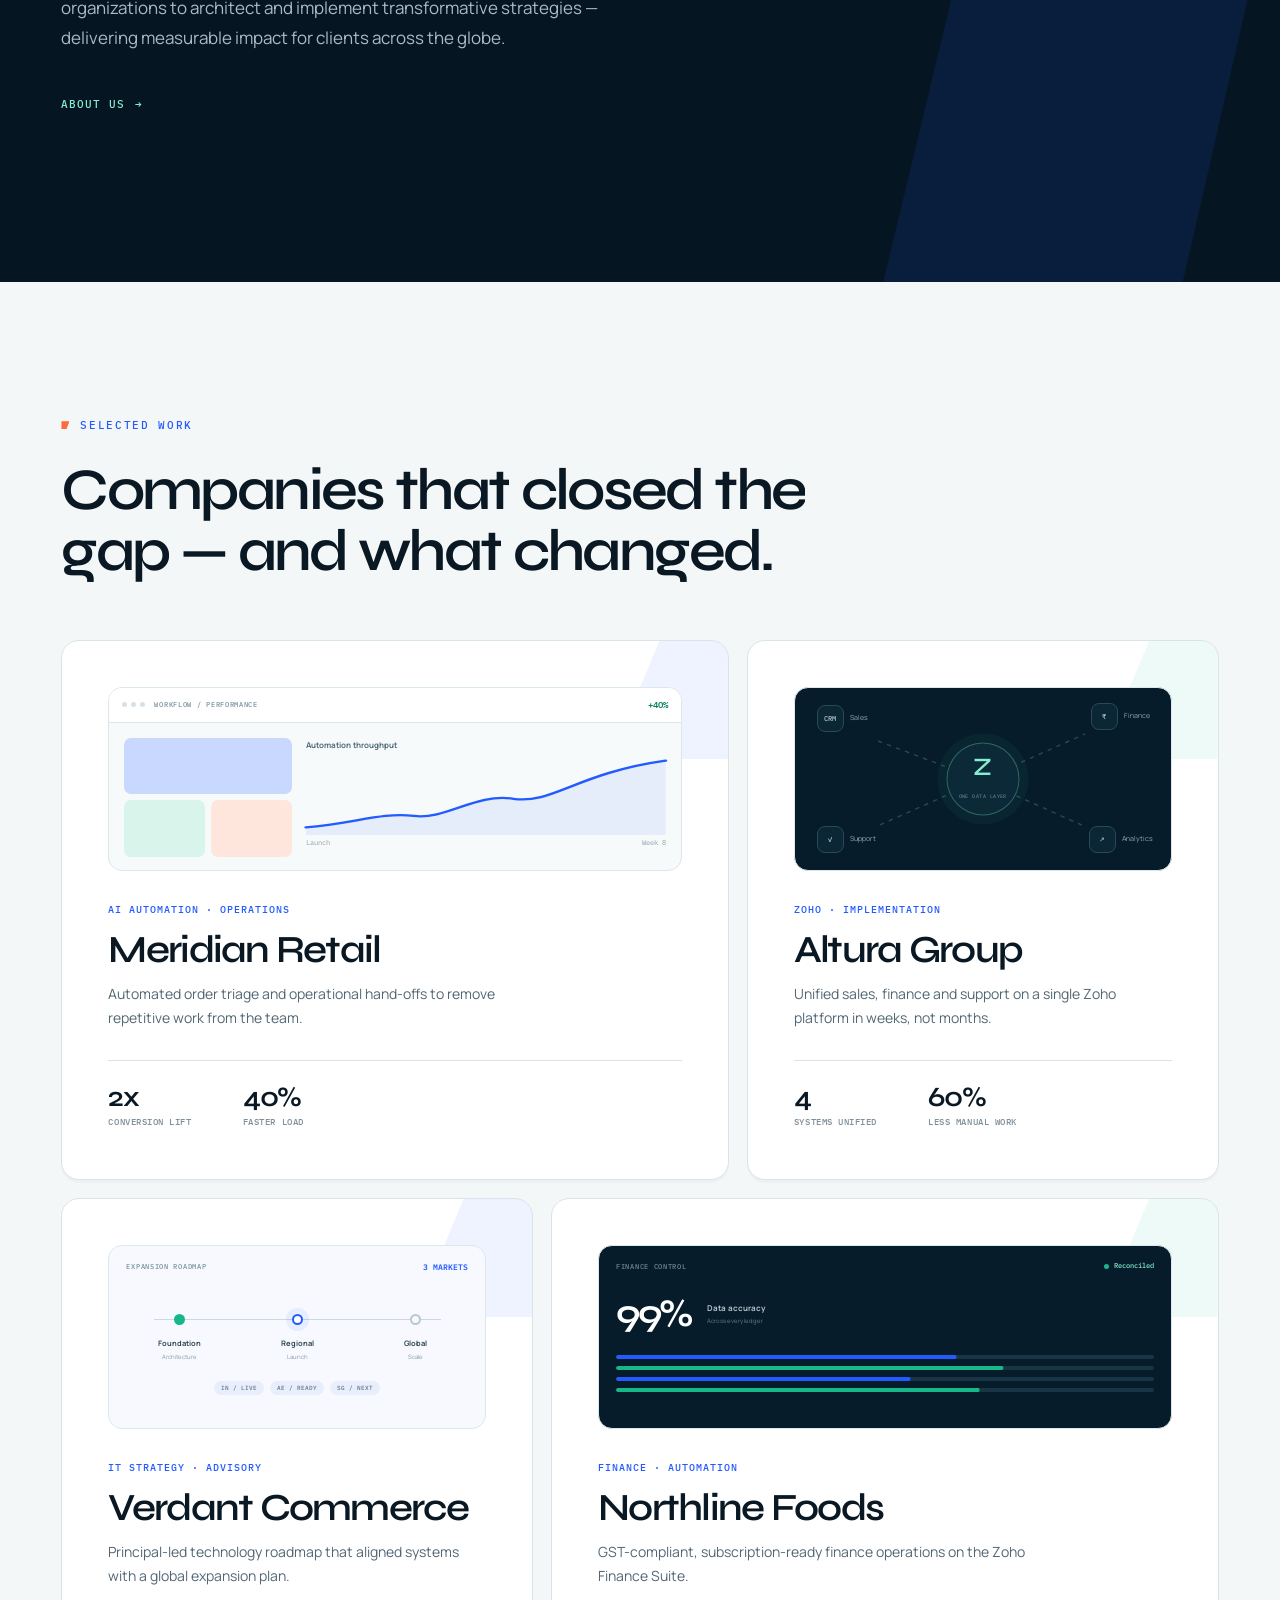
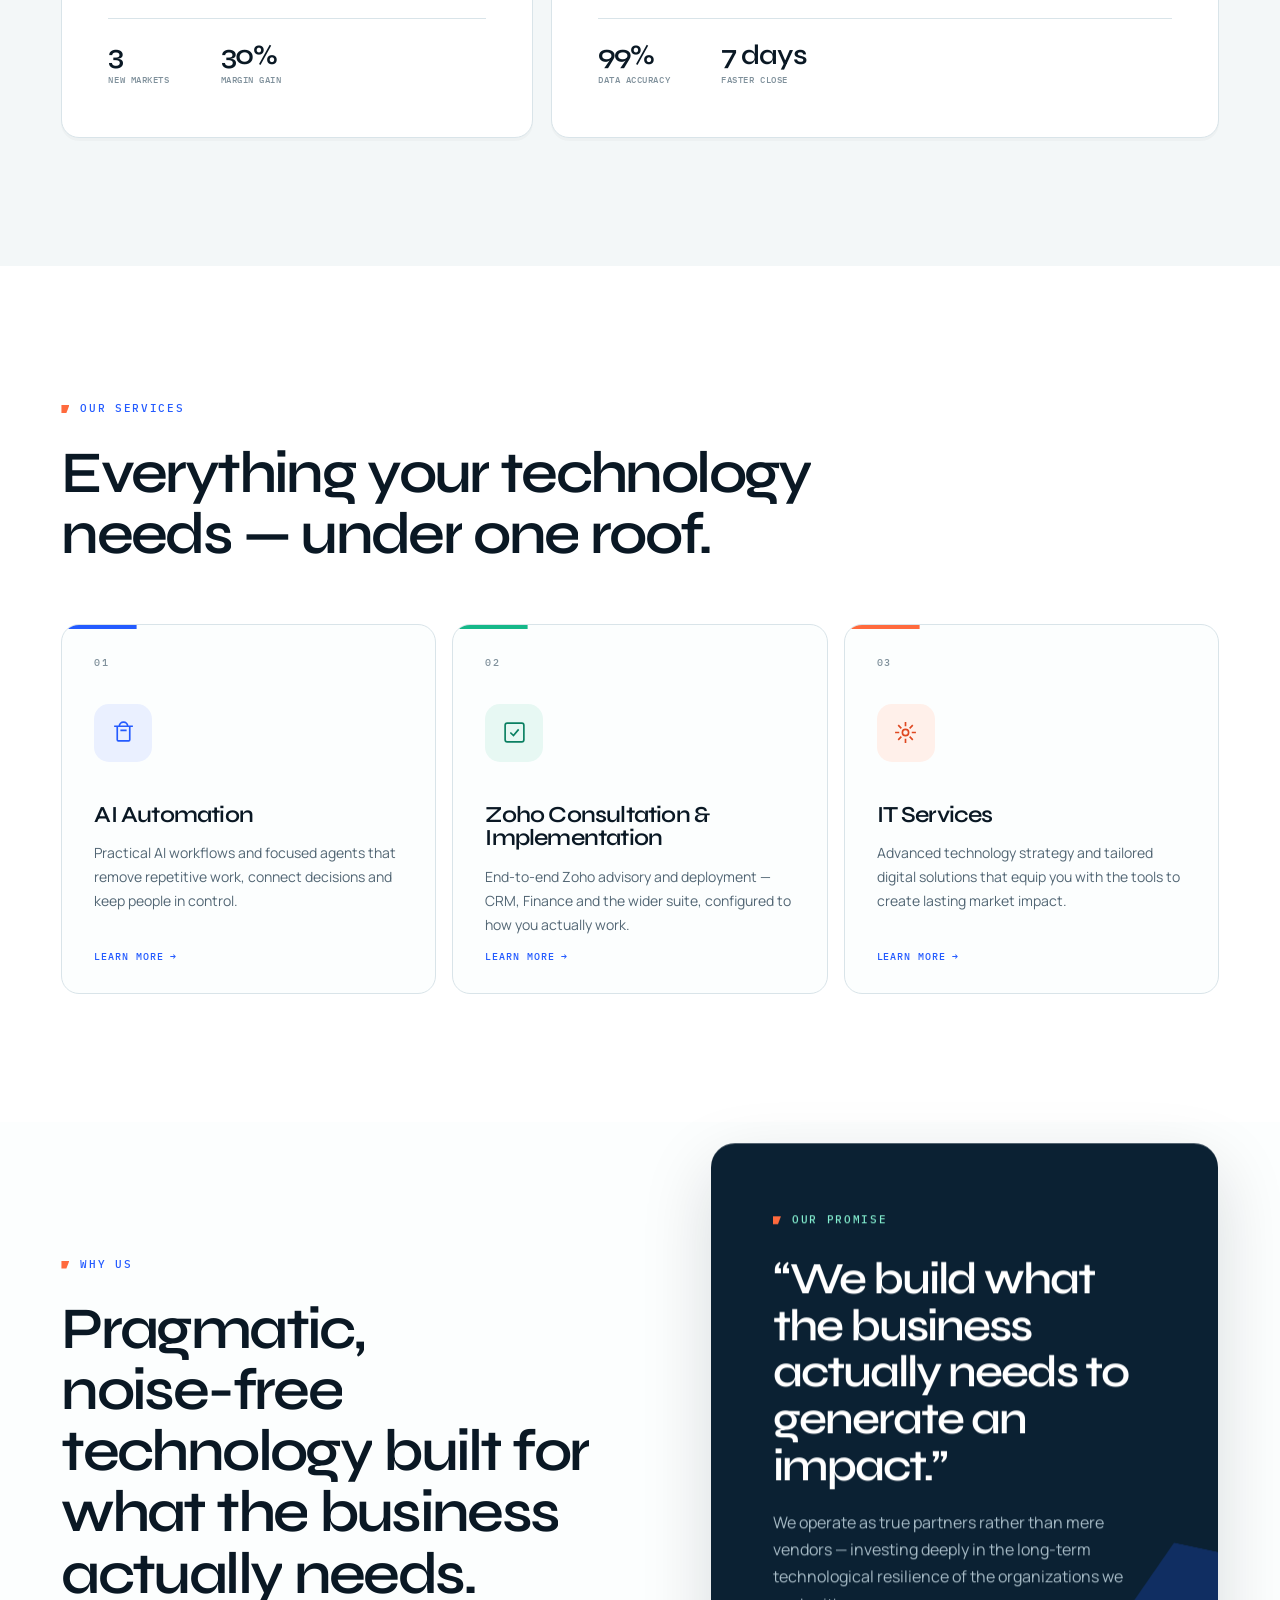
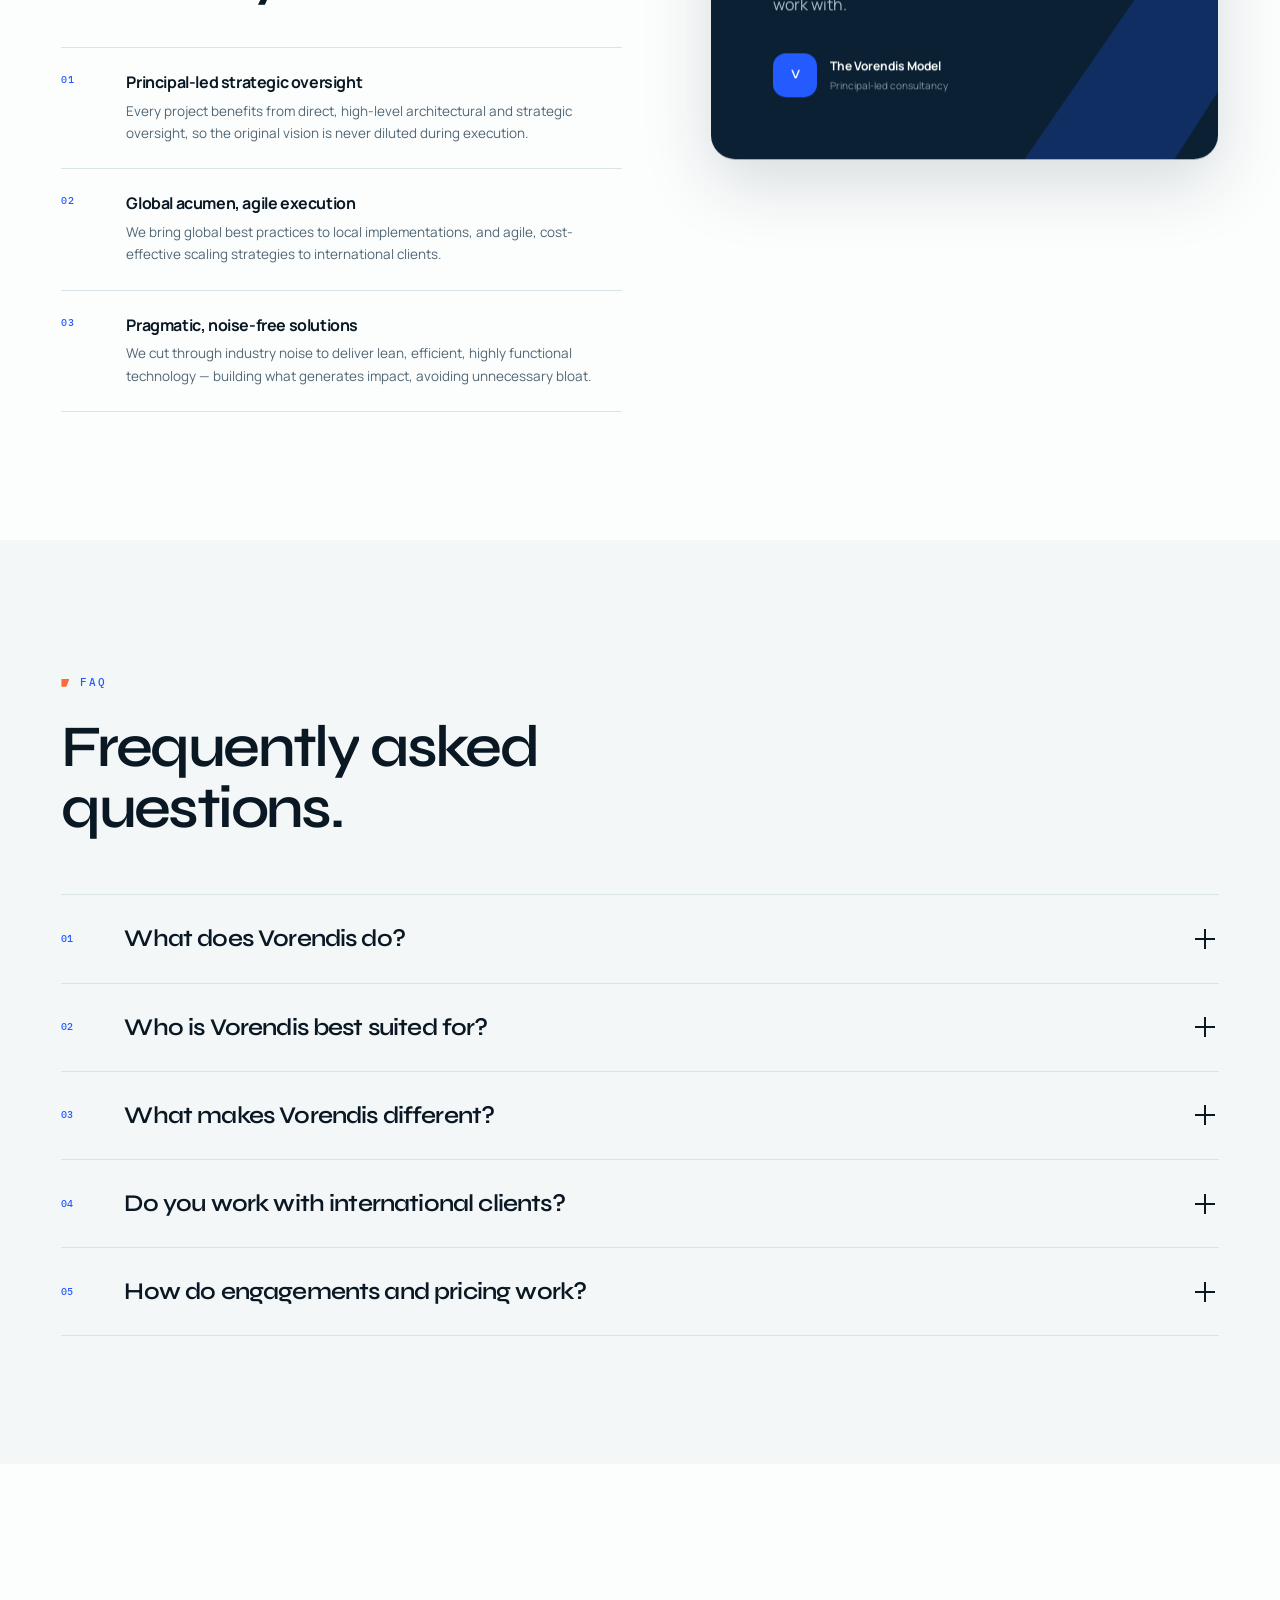
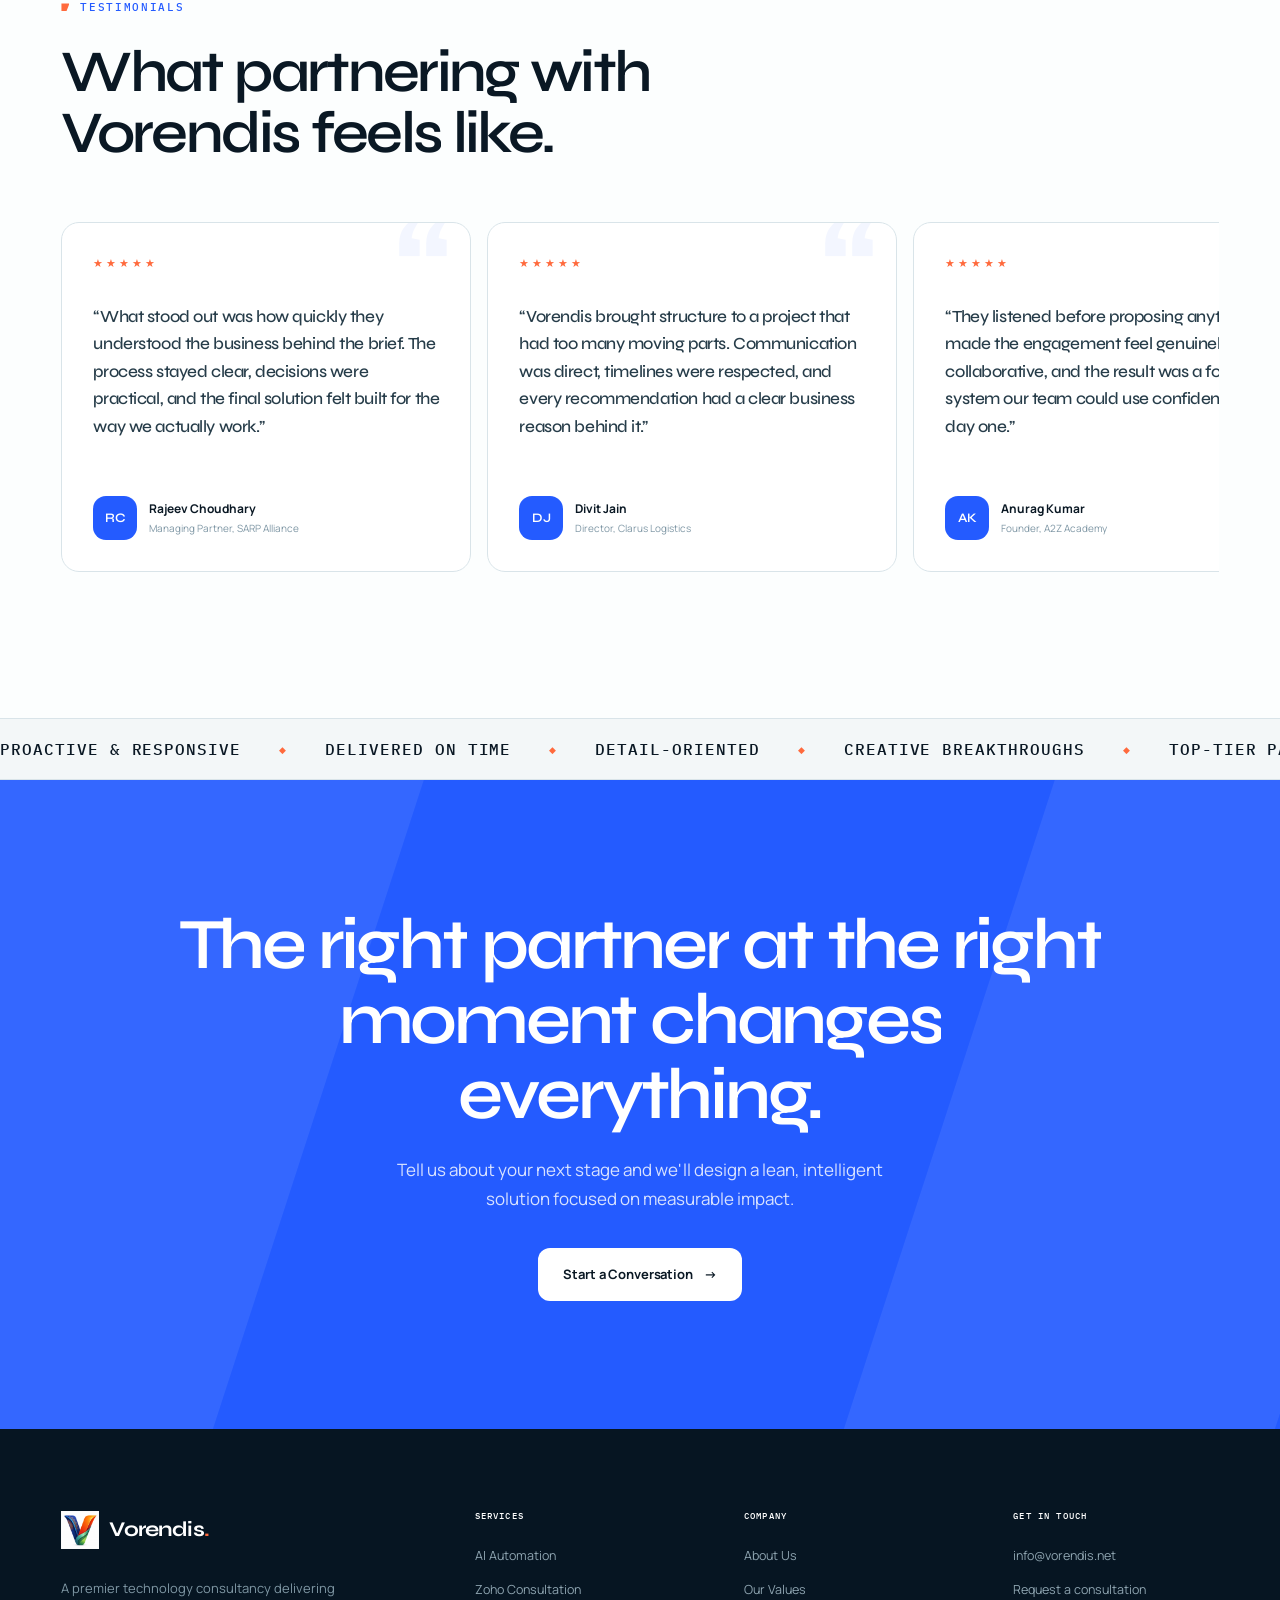
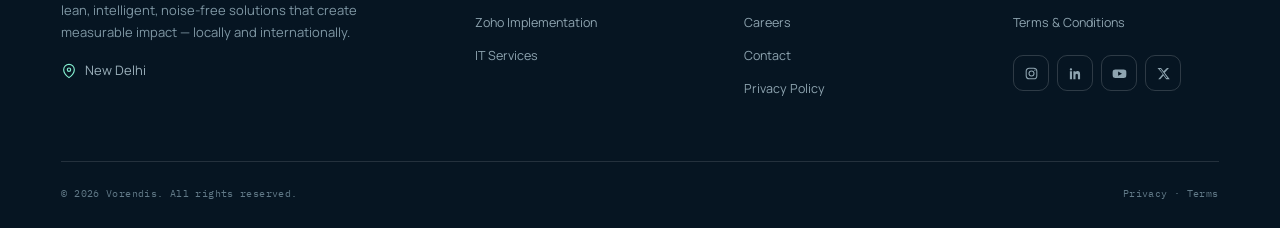
==== commit 58df5101: "Add New Delhi location to site footers" ====
--- a/index.html
+++ b/index.html
@@ -44,7 +44,7 @@
     "email": "info@vorendis.net",
     "sameAs": [
       "https://www.instagram.com/vorendispvtltd/",
-      "https://www.linkedin.com/in/vorendis-private-limited-378ab443b",
+      "https://www.linkedin.com/company/143950781/",
       "https://www.youtube.com/@Vorendis",
       "https://x.com/vorendis"
     ],
@@ -463,6 +463,7 @@
             <span class="brand-name">Vorendis<span class="dot">.</span></span>
           </a>
           <p class="about">A premier technology consultancy delivering lean, intelligent, noise-free solutions that create measurable impact — locally and internationally.</p>
+          <p class="footer-location"><svg width="16" height="16" viewBox="0 0 24 24" fill="none" stroke="currentColor" stroke-width="1.7" stroke-linecap="round" stroke-linejoin="round" aria-hidden="true"><path d="M20 10c0 6-8 12-8 12S4 16 4 10a8 8 0 1 1 16 0Z"/><circle cx="12" cy="10" r="2.5"/></svg><span>New Delhi</span></p>
         </div>
         <div class="footer-col">
           <h5>Services</h5>
@@ -486,7 +487,7 @@
           <a href="terms.html">Terms &amp; Conditions</a>
           <nav class="footer-social" aria-label="Social">
             <a href="https://www.instagram.com/vorendispvtltd/" target="_blank" rel="noopener noreferrer" aria-label="Instagram"><svg width="15" height="15" viewBox="0 0 24 24" fill="none" stroke="currentColor" stroke-width="1.7" aria-hidden="true"><rect x="3.5" y="3.5" width="17" height="17" rx="5"/><circle cx="12" cy="12" r="4"/><circle cx="17.4" cy="6.6" r=".9" fill="currentColor" stroke="none"/></svg></a>
-            <a href="https://www.linkedin.com/in/vorendis-private-limited-378ab443b" target="_blank" rel="noopener noreferrer" aria-label="LinkedIn"><svg width="15" height="15" viewBox="0 0 24 24" fill="currentColor" aria-hidden="true"><path d="M4.7 3.4A1.9 1.9 0 1 1 2.8 5.3a1.9 1.9 0 0 1 1.9-1.9zM3 8.2h3.4V21H3zm5.6 0H12v1.7h.1c.4-.8 1.5-1.9 3.2-1.9 3.4 0 4 2.2 4 5.1V21h-3.4v-5.6c0-1.3 0-3-1.8-3s-2.1 1.4-2.1 2.9V21H8.6z"/></svg></a>
+            <a href="https://www.linkedin.com/company/143950781/" target="_blank" rel="noopener noreferrer" aria-label="LinkedIn"><svg width="15" height="15" viewBox="0 0 24 24" fill="currentColor" aria-hidden="true"><path d="M4.7 3.4A1.9 1.9 0 1 1 2.8 5.3a1.9 1.9 0 0 1 1.9-1.9zM3 8.2h3.4V21H3zm5.6 0H12v1.7h.1c.4-.8 1.5-1.9 3.2-1.9 3.4 0 4 2.2 4 5.1V21h-3.4v-5.6c0-1.3 0-3-1.8-3s-2.1 1.4-2.1 2.9V21H8.6z"/></svg></a>
             <a href="https://www.youtube.com/@Vorendis" target="_blank" rel="noopener noreferrer" aria-label="YouTube"><svg width="15" height="15" viewBox="0 0 24 24" fill="currentColor" aria-hidden="true"><path d="M23 12.2s0-3.2-.4-4.6c-.2-.9-.9-1.6-1.8-1.8C19.2 5.4 12 5.4 12 5.4s-7.2 0-8.8.4c-.9.2-1.6.9-1.8 1.8C1 9 1 12.2 1 12.2s0 3.2.4 4.6c.2.9.9 1.6 1.8 1.8 1.6.4 8.8.4 8.8.4s7.2 0 8.8-.4c.9-.2 1.6-.9 1.8-1.8.4-1.4.4-4.6.4-4.6zM9.8 15.5v-6.6l6.2 3.3z"/></svg></a>
             <a href="https://x.com/vorendis" target="_blank" rel="noopener noreferrer" aria-label="X"><svg width="15" height="15" viewBox="0 0 24 24" fill="currentColor" aria-hidden="true"><path d="M17.6 3h3.1l-6.8 7.8L22 21h-5.6l-4.4-5.7L6.7 21H3.6l7.3-8.3L2.4 3h5.7l4 5.2zm-1.1 16.2h1.7L7.6 4.7H5.8z"/></svg></a>
           </nav>
--- a/css/style.css
+++ b/css/style.css
@@ -104,7 +104,7 @@
 
 /* CTA, footer and interior pages */
 .cta{overflow:hidden;background:var(--cobalt);color:#fff;text-align:center}.cta::before,.cta::after{content:"";position:absolute;top:-55%;width:32%;height:210%;background:rgba(255,255,255,.075);transform:rotate(18deg)}.cta::before{left:-8%}.cta::after{right:-7%}.cta .container{position:relative;z-index:1}.cta h2{max-width:20ch;margin-inline:auto;color:#fff;font-size:clamp(38px,5.8vw,72px)}.cta p{max-width:55ch;margin:23px auto 0;color:#d8e2ff;font-size:17px}.cta .hero-actions{justify-content:center;margin-top:35px}.link-arrow{display:inline-flex;align-items:center;gap:10px;color:#84efd0;font:500 11px/1.2 var(--mono);letter-spacing:.09em;text-transform:uppercase}.link-arrow .arrow{transition:transform .3s var(--ease)}.link-arrow:hover .arrow{transform:translateX(5px)}
-.footer{padding:82px 0 28px;background:var(--night);color:#9aafba}.footer-top{display:grid;grid-template-columns:1.7fr repeat(3,1fr);gap:clamp(30px,5vw,70px);padding-bottom:55px;border-bottom:1px solid var(--line-dark)}.footer .brand{color:#fff}.footer p.about{max-width:38ch;margin-top:20px;color:#7f97a4;font-size:13px}.footer .partner-disclosure{max-width:45ch;margin-top:16px;color:#5f7886;font:400 9px/1.55 var(--mono)}.footer-social{display:flex;flex-wrap:nowrap;align-items:center;gap:8px;margin-top:22px}.footer-social a{display:grid;flex:0 0 36px;width:36px;height:36px;place-items:center;padding:0;overflow:hidden;border:1px solid rgba(255,255,255,.16);border-radius:10px;color:#d5e2ea;transition:color .25s,background .25s,border-color .25s,transform .25s var(--ease)}.footer-social a:hover{border-color:#84efd0;background:#84efd0;color:var(--night);transform:translateY(-2px)}.footer-social svg{width:15px;height:15px;max-width:15px;max-height:15px;display:block}.footer-col h5{margin-bottom:18px;color:#fff;font:500 9px/1.2 var(--mono);letter-spacing:.13em;text-transform:uppercase}.footer-col a{display:block;padding:6px 0;color:#8ea4b0;font-size:12.5px;transition:color .25s,transform .25s}.footer-col a:hover{color:#84efd0;transform:translateX(3px)}.footer-col .footer-social{margin-top:16px}.footer-col .footer-social a{display:grid;width:36px;height:36px;padding:0;font-size:0;transform:none}.footer-col .footer-social a:hover{color:var(--night);background:#84efd0;border-color:#84efd0;transform:translateY(-2px)}.footer-bottom{display:flex;align-items:center;justify-content:space-between;gap:14px;padding-top:25px;color:#617987;font:400 9.5px/1.4 var(--mono);letter-spacing:.04em}
+.footer{padding:82px 0 28px;background:var(--night);color:#9aafba}.footer-top{display:grid;grid-template-columns:1.7fr repeat(3,1fr);gap:clamp(30px,5vw,70px);padding-bottom:55px;border-bottom:1px solid var(--line-dark)}.footer .brand{color:#fff}.footer p.about{max-width:38ch;margin-top:20px;color:#7f97a4;font-size:13px}.footer-location{display:flex;align-items:center;gap:8px;margin-top:18px;color:#9aafba;font-size:13px;line-height:1.5}.footer-location svg{display:block;flex:0 0 16px;color:#84efd0}.footer .partner-disclosure{max-width:45ch;margin-top:16px;color:#5f7886;font:400 9px/1.55 var(--mono)}.footer-social{display:flex;flex-wrap:nowrap;align-items:center;gap:8px;margin-top:22px}.footer-social a{display:grid;flex:0 0 36px;width:36px;height:36px;place-items:center;padding:0;overflow:hidden;border:1px solid rgba(255,255,255,.16);border-radius:10px;color:#d5e2ea;transition:color .25s,background .25s,border-color .25s,transform .25s var(--ease)}.footer-social a:hover{border-color:#84efd0;background:#84efd0;color:var(--night);transform:translateY(-2px)}.footer-social svg{width:15px;height:15px;max-width:15px;max-height:15px;display:block}.footer-col h5{margin-bottom:18px;color:#fff;font:500 9px/1.2 var(--mono);letter-spacing:.13em;text-transform:uppercase}.footer-col a{display:block;padding:6px 0;color:#8ea4b0;font-size:12.5px;transition:color .25s,transform .25s}.footer-col a:hover{color:#84efd0;transform:translateX(3px)}.footer-col .footer-social{margin-top:16px}.footer-col .footer-social a{display:grid;width:36px;height:36px;padding:0;font-size:0;transform:none}.footer-col .footer-social a:hover{color:var(--night);background:#84efd0;border-color:#84efd0;transform:translateY(-2px)}.footer-bottom{display:flex;align-items:center;justify-content:space-between;gap:14px;padding-top:25px;color:#617987;font:400 9.5px/1.4 var(--mono);letter-spacing:.04em}
 .page-hero{position:relative;overflow:hidden;padding:190px 0 98px;border-bottom:1px solid var(--line);background:var(--paper)}.page-hero::after{content:"";position:absolute;top:0;right:-4%;width:33%;height:100%;background:var(--cobalt);opacity:.08;clip-path:polygon(46% 0,100% 0,100% 100%,0 100%)}.page-hero .container{position:relative;z-index:1}.page-hero h1{max-width:15ch;font-size:clamp(45px,6.6vw,84px)}.page-hero p{max-width:58ch;margin-top:23px;color:var(--slate);font-size:clamp(16px,1.6vw,19px)}.crumbs{margin-bottom:25px;color:var(--stone);font:500 10px/1.3 var(--mono);letter-spacing:.1em;text-transform:uppercase}.crumbs a{color:var(--cobalt)}
 
 /* Careers */
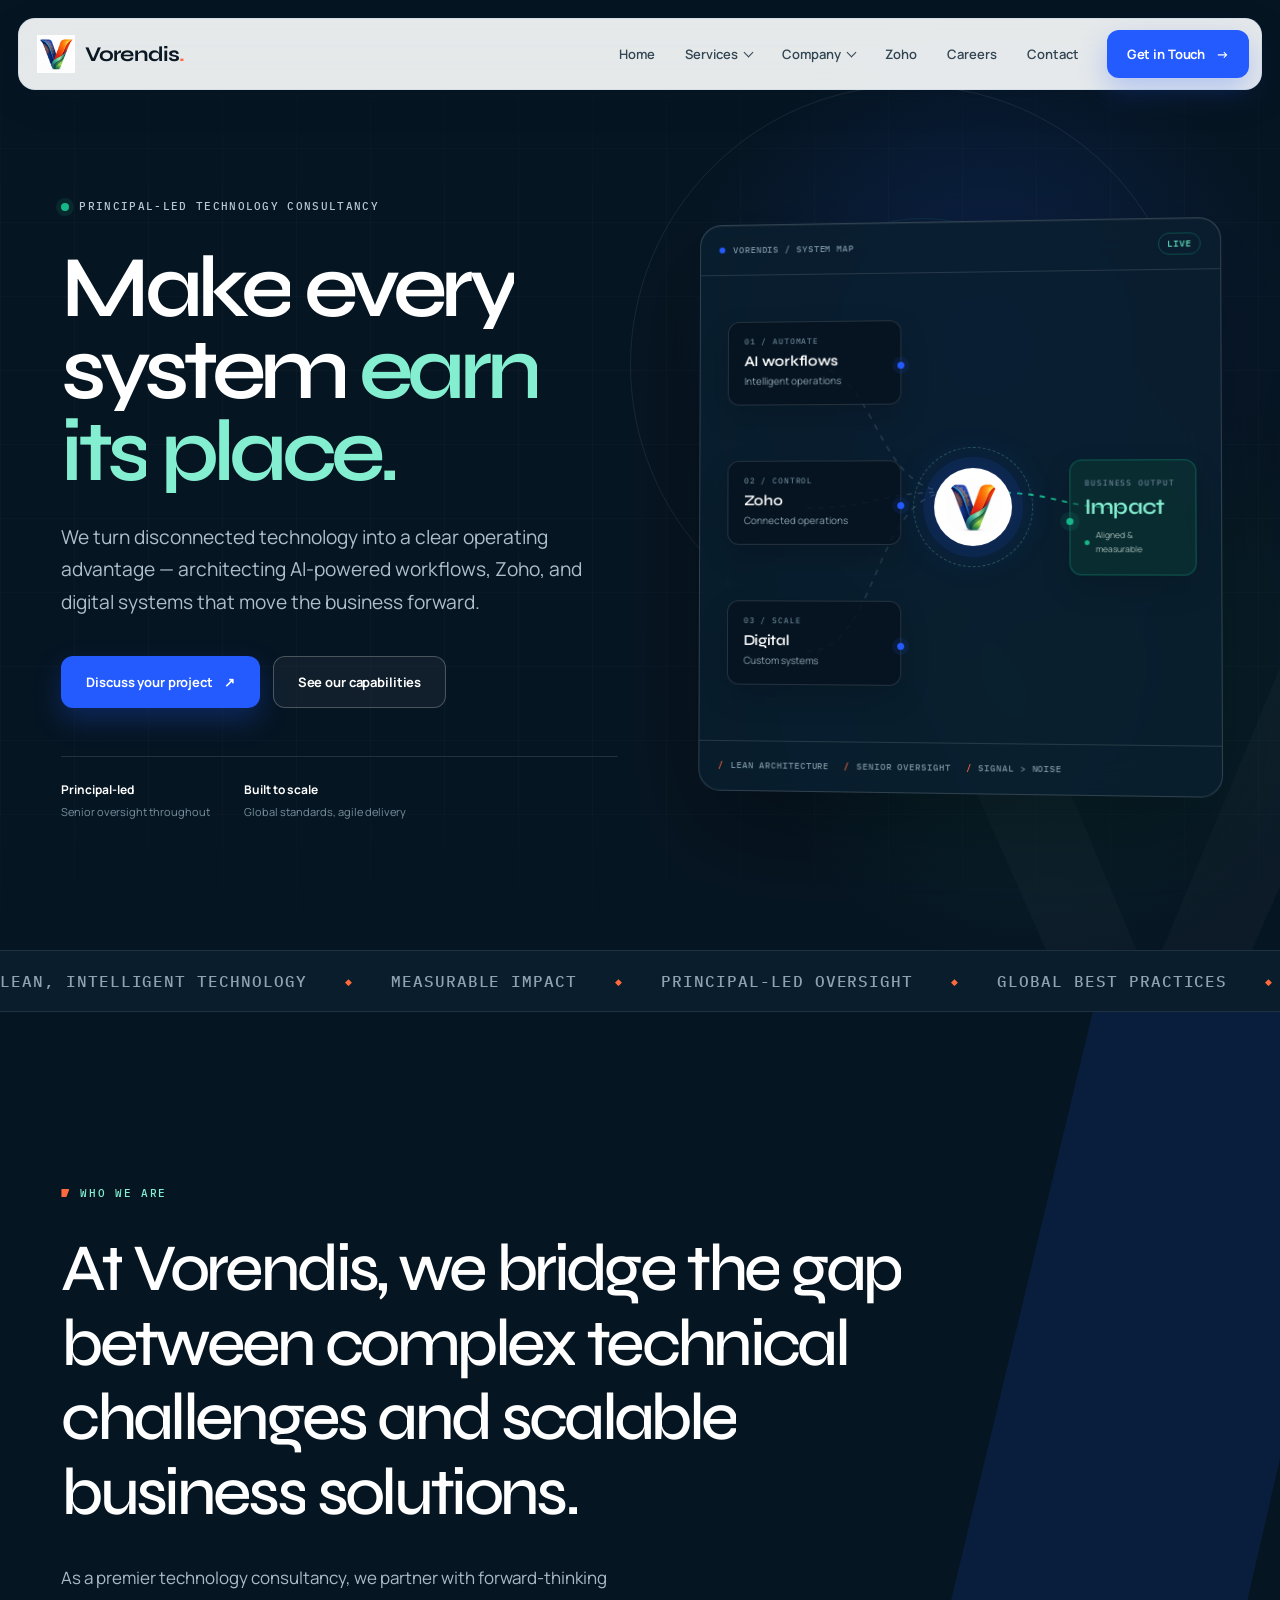
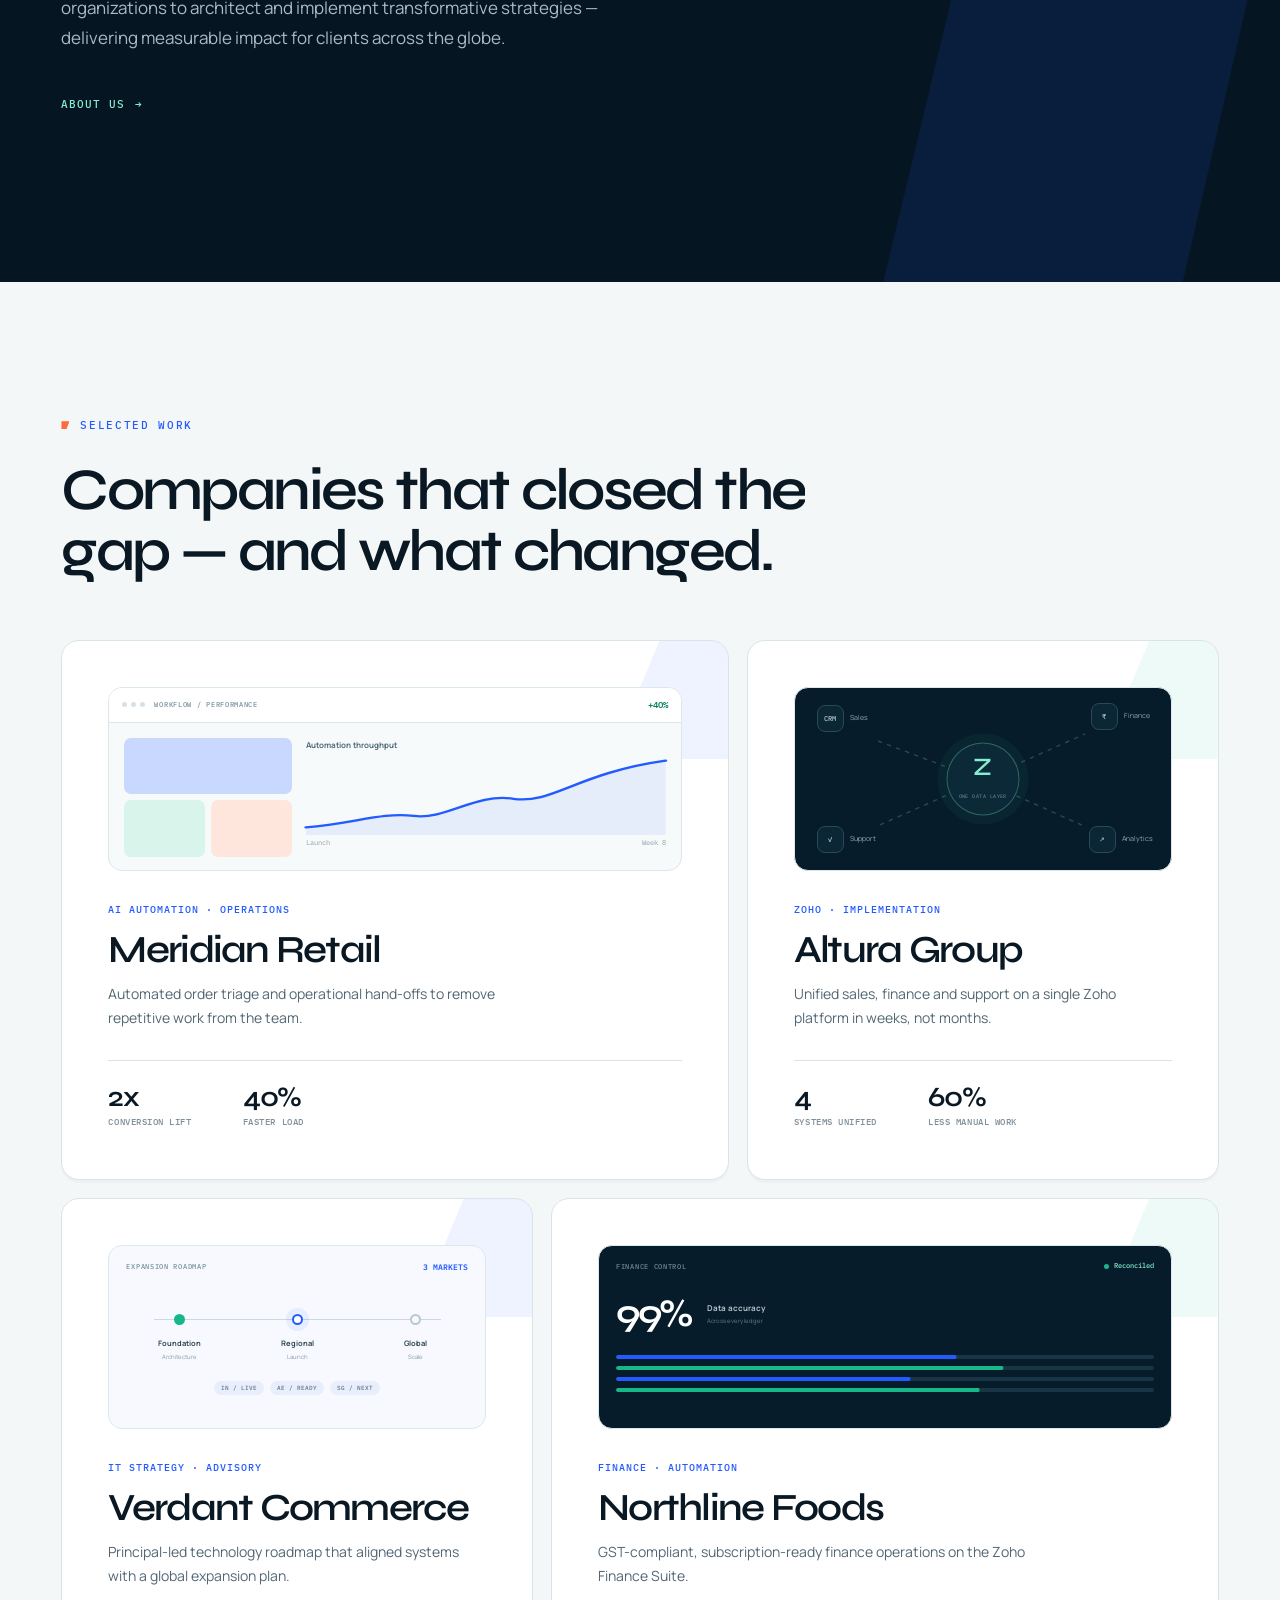
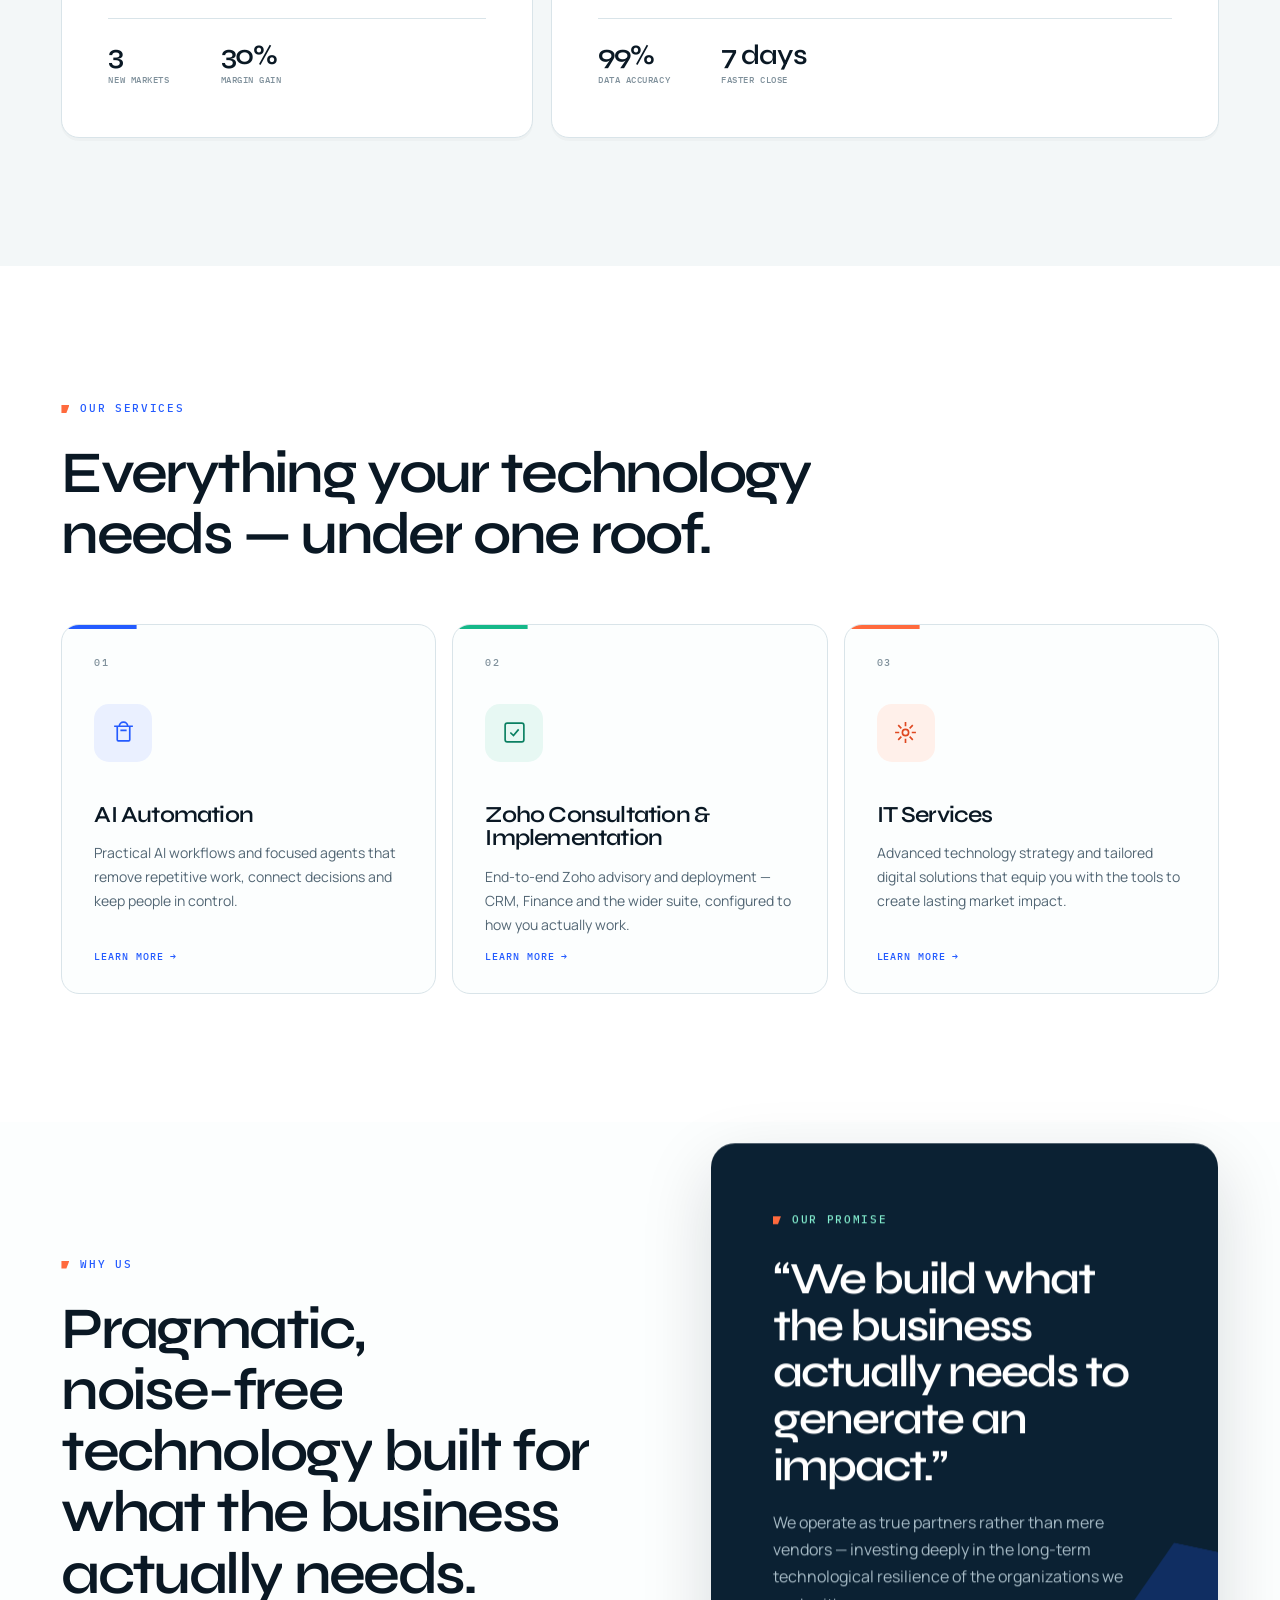
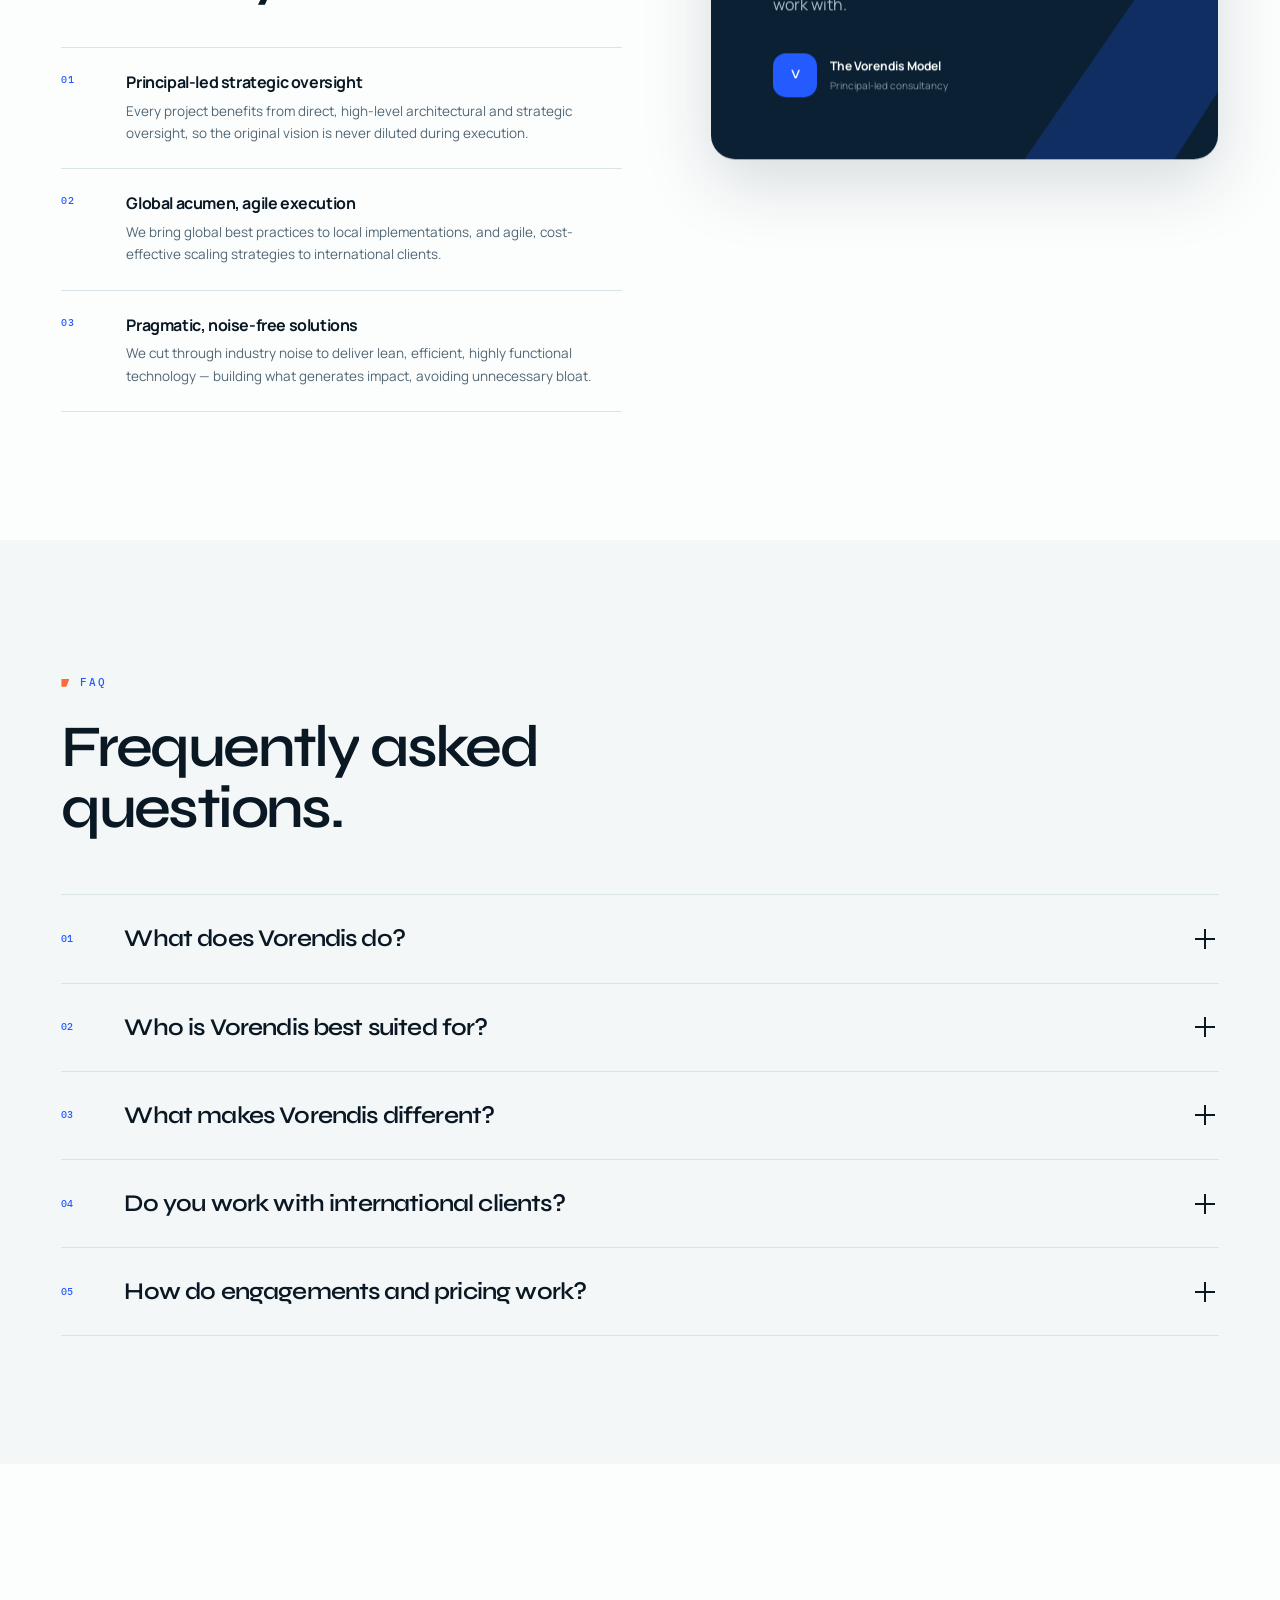
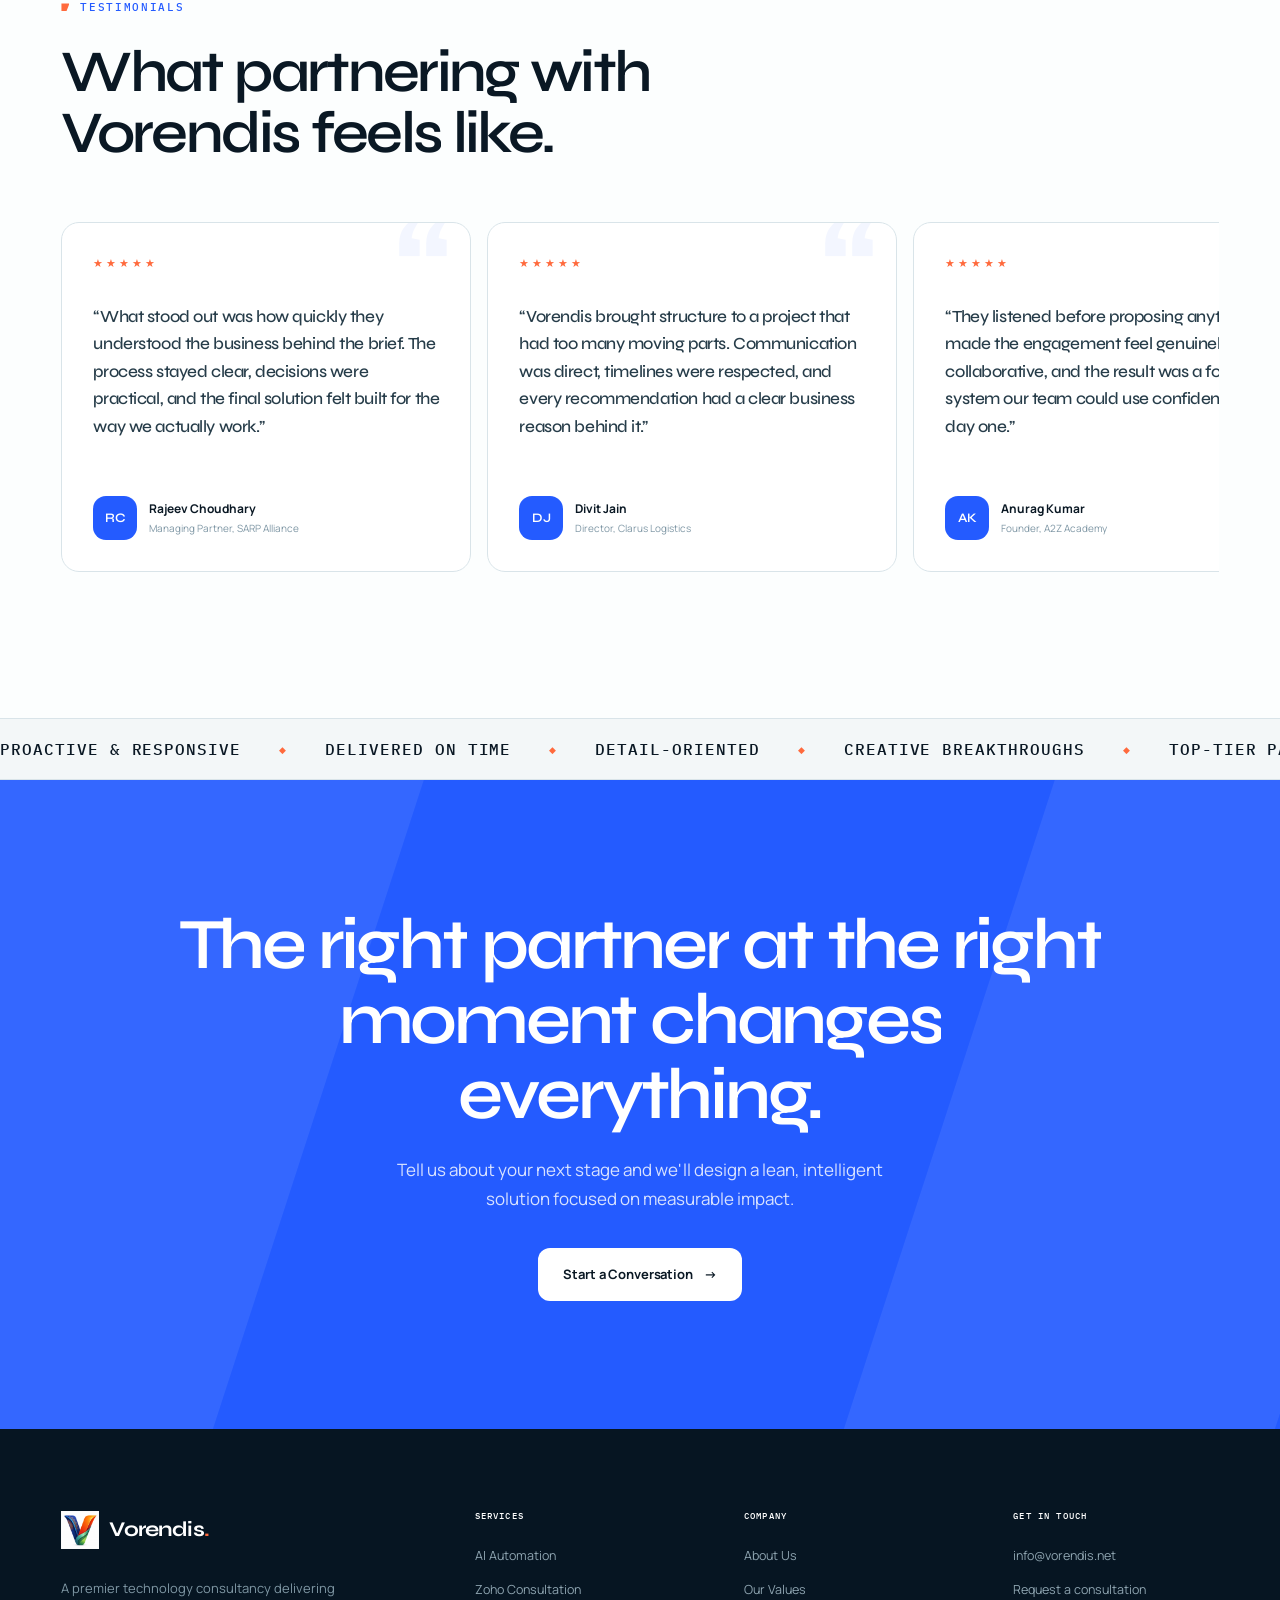
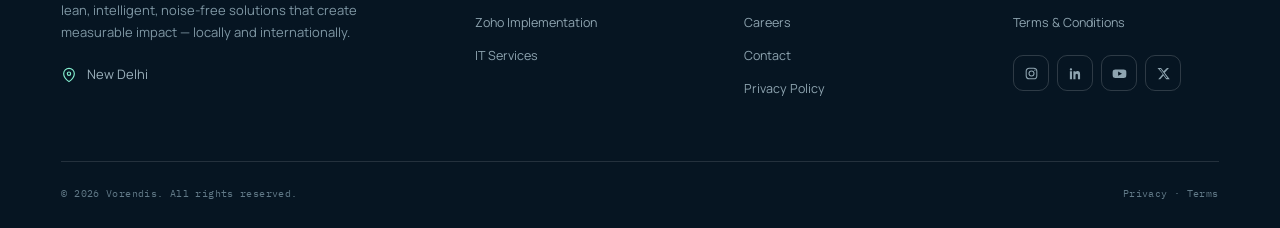
==== commit c2f4bca3: "Fix footer location spacing and refresh cached stylesheet" ====
--- a/index.html
+++ b/index.html
@@ -26,7 +26,7 @@
   <link rel="preconnect" href="https://fonts.googleapis.com" />
   <link rel="preconnect" href="https://fonts.gstatic.com" crossorigin />
   <link href="https://fonts.googleapis.com/css2?family=IBM+Plex+Mono:wght@400;500&family=Manrope:wght@400;500;600;700&family=Syne:wght@500;600;700&display=swap" rel="stylesheet" />
-  <link rel="stylesheet" href="css/style.css?v=2" />
+  <link rel="stylesheet" href="css/style.css?v=3" />
   <script async src="https://www.googletagmanager.com/gtag/js?id=G-JXELH3XNT7"></script>
   <script>
     window.dataLayer = window.dataLayer || [];
--- a/css/style.css
+++ b/css/style.css
@@ -104,7 +104,7 @@
 
 /* CTA, footer and interior pages */
 .cta{overflow:hidden;background:var(--cobalt);color:#fff;text-align:center}.cta::before,.cta::after{content:"";position:absolute;top:-55%;width:32%;height:210%;background:rgba(255,255,255,.075);transform:rotate(18deg)}.cta::before{left:-8%}.cta::after{right:-7%}.cta .container{position:relative;z-index:1}.cta h2{max-width:20ch;margin-inline:auto;color:#fff;font-size:clamp(38px,5.8vw,72px)}.cta p{max-width:55ch;margin:23px auto 0;color:#d8e2ff;font-size:17px}.cta .hero-actions{justify-content:center;margin-top:35px}.link-arrow{display:inline-flex;align-items:center;gap:10px;color:#84efd0;font:500 11px/1.2 var(--mono);letter-spacing:.09em;text-transform:uppercase}.link-arrow .arrow{transition:transform .3s var(--ease)}.link-arrow:hover .arrow{transform:translateX(5px)}
-.footer{padding:82px 0 28px;background:var(--night);color:#9aafba}.footer-top{display:grid;grid-template-columns:1.7fr repeat(3,1fr);gap:clamp(30px,5vw,70px);padding-bottom:55px;border-bottom:1px solid var(--line-dark)}.footer .brand{color:#fff}.footer p.about{max-width:38ch;margin-top:20px;color:#7f97a4;font-size:13px}.footer-location{display:flex;align-items:center;gap:8px;margin-top:18px;color:#9aafba;font-size:13px;line-height:1.5}.footer-location svg{display:block;flex:0 0 16px;color:#84efd0}.footer .partner-disclosure{max-width:45ch;margin-top:16px;color:#5f7886;font:400 9px/1.55 var(--mono)}.footer-social{display:flex;flex-wrap:nowrap;align-items:center;gap:8px;margin-top:22px}.footer-social a{display:grid;flex:0 0 36px;width:36px;height:36px;place-items:center;padding:0;overflow:hidden;border:1px solid rgba(255,255,255,.16);border-radius:10px;color:#d5e2ea;transition:color .25s,background .25s,border-color .25s,transform .25s var(--ease)}.footer-social a:hover{border-color:#84efd0;background:#84efd0;color:var(--night);transform:translateY(-2px)}.footer-social svg{width:15px;height:15px;max-width:15px;max-height:15px;display:block}.footer-col h5{margin-bottom:18px;color:#fff;font:500 9px/1.2 var(--mono);letter-spacing:.13em;text-transform:uppercase}.footer-col a{display:block;padding:6px 0;color:#8ea4b0;font-size:12.5px;transition:color .25s,transform .25s}.footer-col a:hover{color:#84efd0;transform:translateX(3px)}.footer-col .footer-social{margin-top:16px}.footer-col .footer-social a{display:grid;width:36px;height:36px;padding:0;font-size:0;transform:none}.footer-col .footer-social a:hover{color:var(--night);background:#84efd0;border-color:#84efd0;transform:translateY(-2px)}.footer-bottom{display:flex;align-items:center;justify-content:space-between;gap:14px;padding-top:25px;color:#617987;font:400 9.5px/1.4 var(--mono);letter-spacing:.04em}
+.footer{padding:82px 0 28px;background:var(--night);color:#9aafba}.footer-top{display:grid;grid-template-columns:1.7fr repeat(3,1fr);gap:clamp(30px,5vw,70px);padding-bottom:55px;border-bottom:1px solid var(--line-dark)}.footer .brand{color:#fff}.footer p.about{max-width:38ch;margin-top:20px;color:#7f97a4;font-size:13px}.footer .footer-location{display:flex;align-items:center;gap:10px;margin:22px 0 0;color:#9aafba;font-size:13px;line-height:1.5}.footer-location svg{display:block;flex:0 0 16px;color:#84efd0}.footer .partner-disclosure{max-width:45ch;margin-top:16px;color:#5f7886;font:400 9px/1.55 var(--mono)}.footer-social{display:flex;flex-wrap:nowrap;align-items:center;gap:8px;margin-top:22px}.footer-social a{display:grid;flex:0 0 36px;width:36px;height:36px;place-items:center;padding:0;overflow:hidden;border:1px solid rgba(255,255,255,.16);border-radius:10px;color:#d5e2ea;transition:color .25s,background .25s,border-color .25s,transform .25s var(--ease)}.footer-social a:hover{border-color:#84efd0;background:#84efd0;color:var(--night);transform:translateY(-2px)}.footer-social svg{width:15px;height:15px;max-width:15px;max-height:15px;display:block}.footer-col h5{margin-bottom:18px;color:#fff;font:500 9px/1.2 var(--mono);letter-spacing:.13em;text-transform:uppercase}.footer-col a{display:block;padding:6px 0;color:#8ea4b0;font-size:12.5px;transition:color .25s,transform .25s}.footer-col a:hover{color:#84efd0;transform:translateX(3px)}.footer-col .footer-social{margin-top:16px}.footer-col .footer-social a{display:grid;width:36px;height:36px;padding:0;font-size:0;transform:none}.footer-col .footer-social a:hover{color:var(--night);background:#84efd0;border-color:#84efd0;transform:translateY(-2px)}.footer-bottom{display:flex;align-items:center;justify-content:space-between;gap:14px;padding-top:25px;color:#617987;font:400 9.5px/1.4 var(--mono);letter-spacing:.04em}
 .page-hero{position:relative;overflow:hidden;padding:190px 0 98px;border-bottom:1px solid var(--line);background:var(--paper)}.page-hero::after{content:"";position:absolute;top:0;right:-4%;width:33%;height:100%;background:var(--cobalt);opacity:.08;clip-path:polygon(46% 0,100% 0,100% 100%,0 100%)}.page-hero .container{position:relative;z-index:1}.page-hero h1{max-width:15ch;font-size:clamp(45px,6.6vw,84px)}.page-hero p{max-width:58ch;margin-top:23px;color:var(--slate);font-size:clamp(16px,1.6vw,19px)}.crumbs{margin-bottom:25px;color:var(--stone);font:500 10px/1.3 var(--mono);letter-spacing:.1em;text-transform:uppercase}.crumbs a{color:var(--cobalt)}
 
 /* Careers */
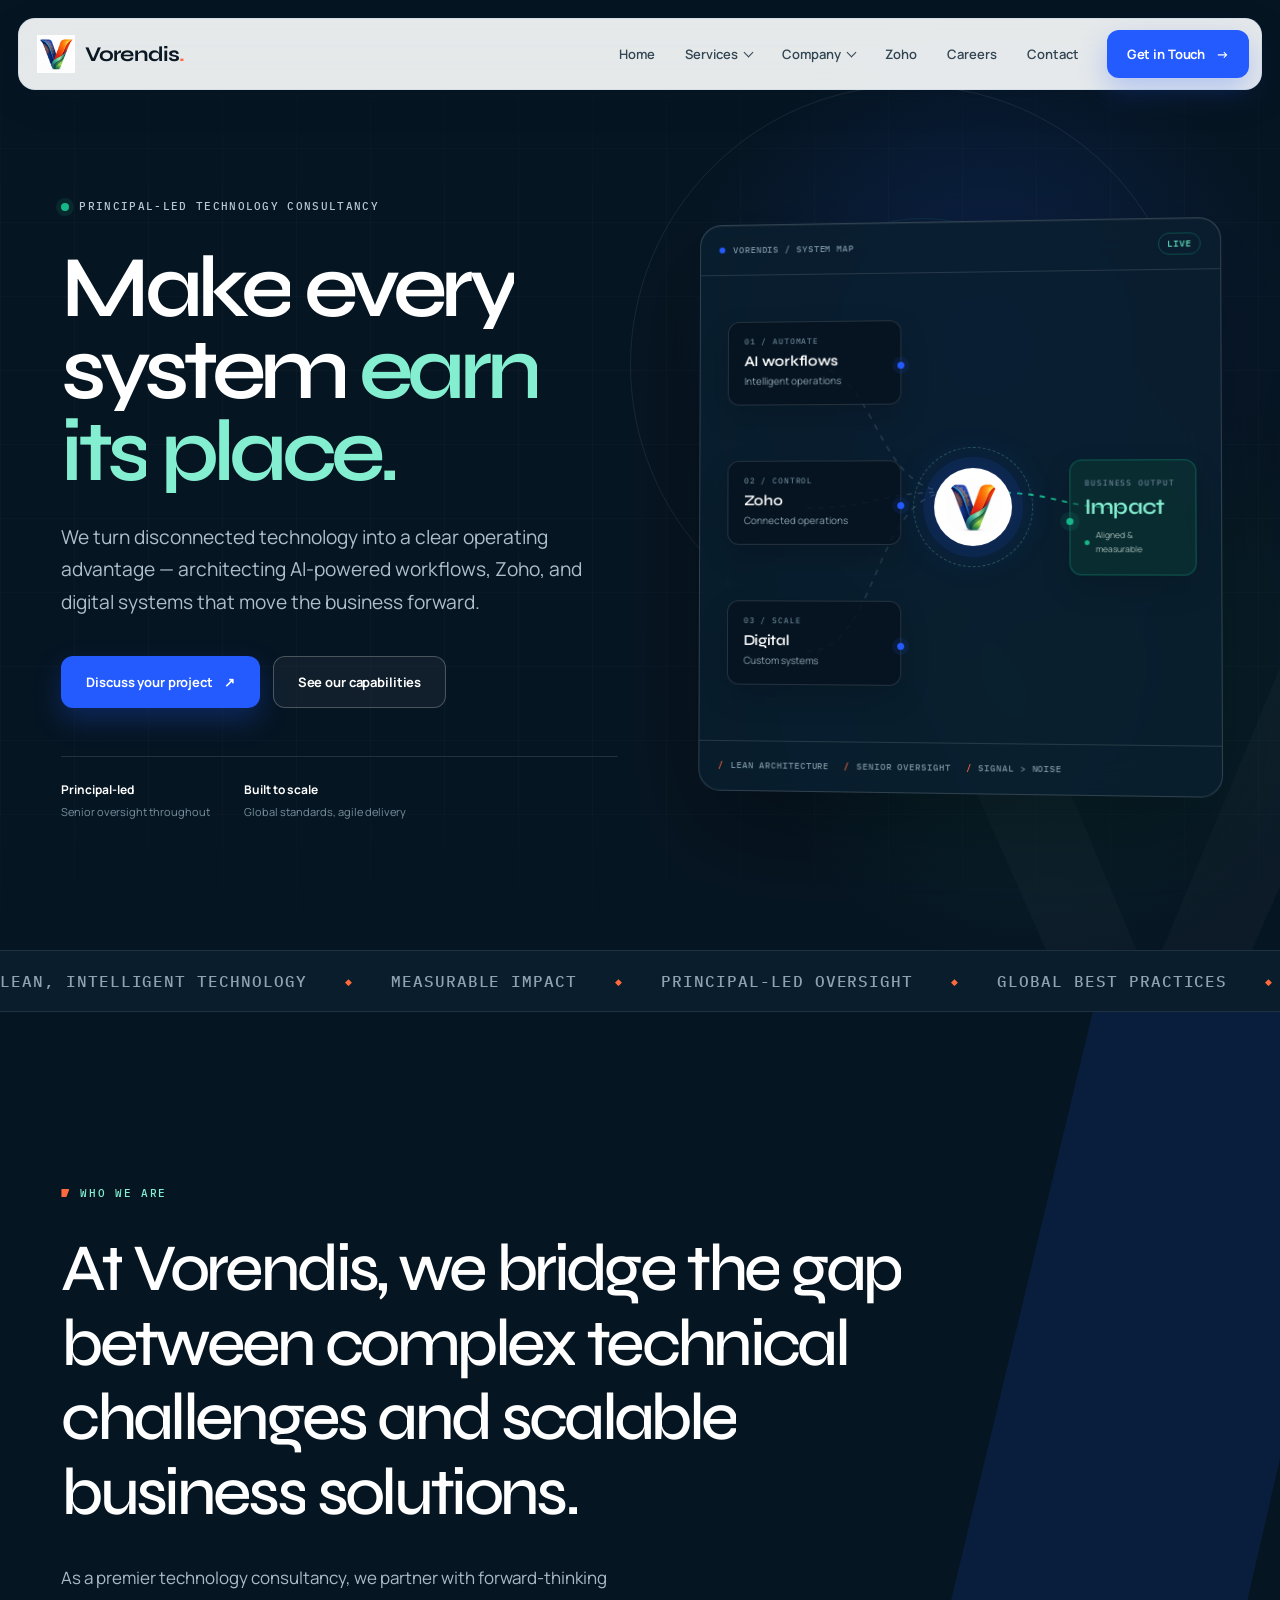
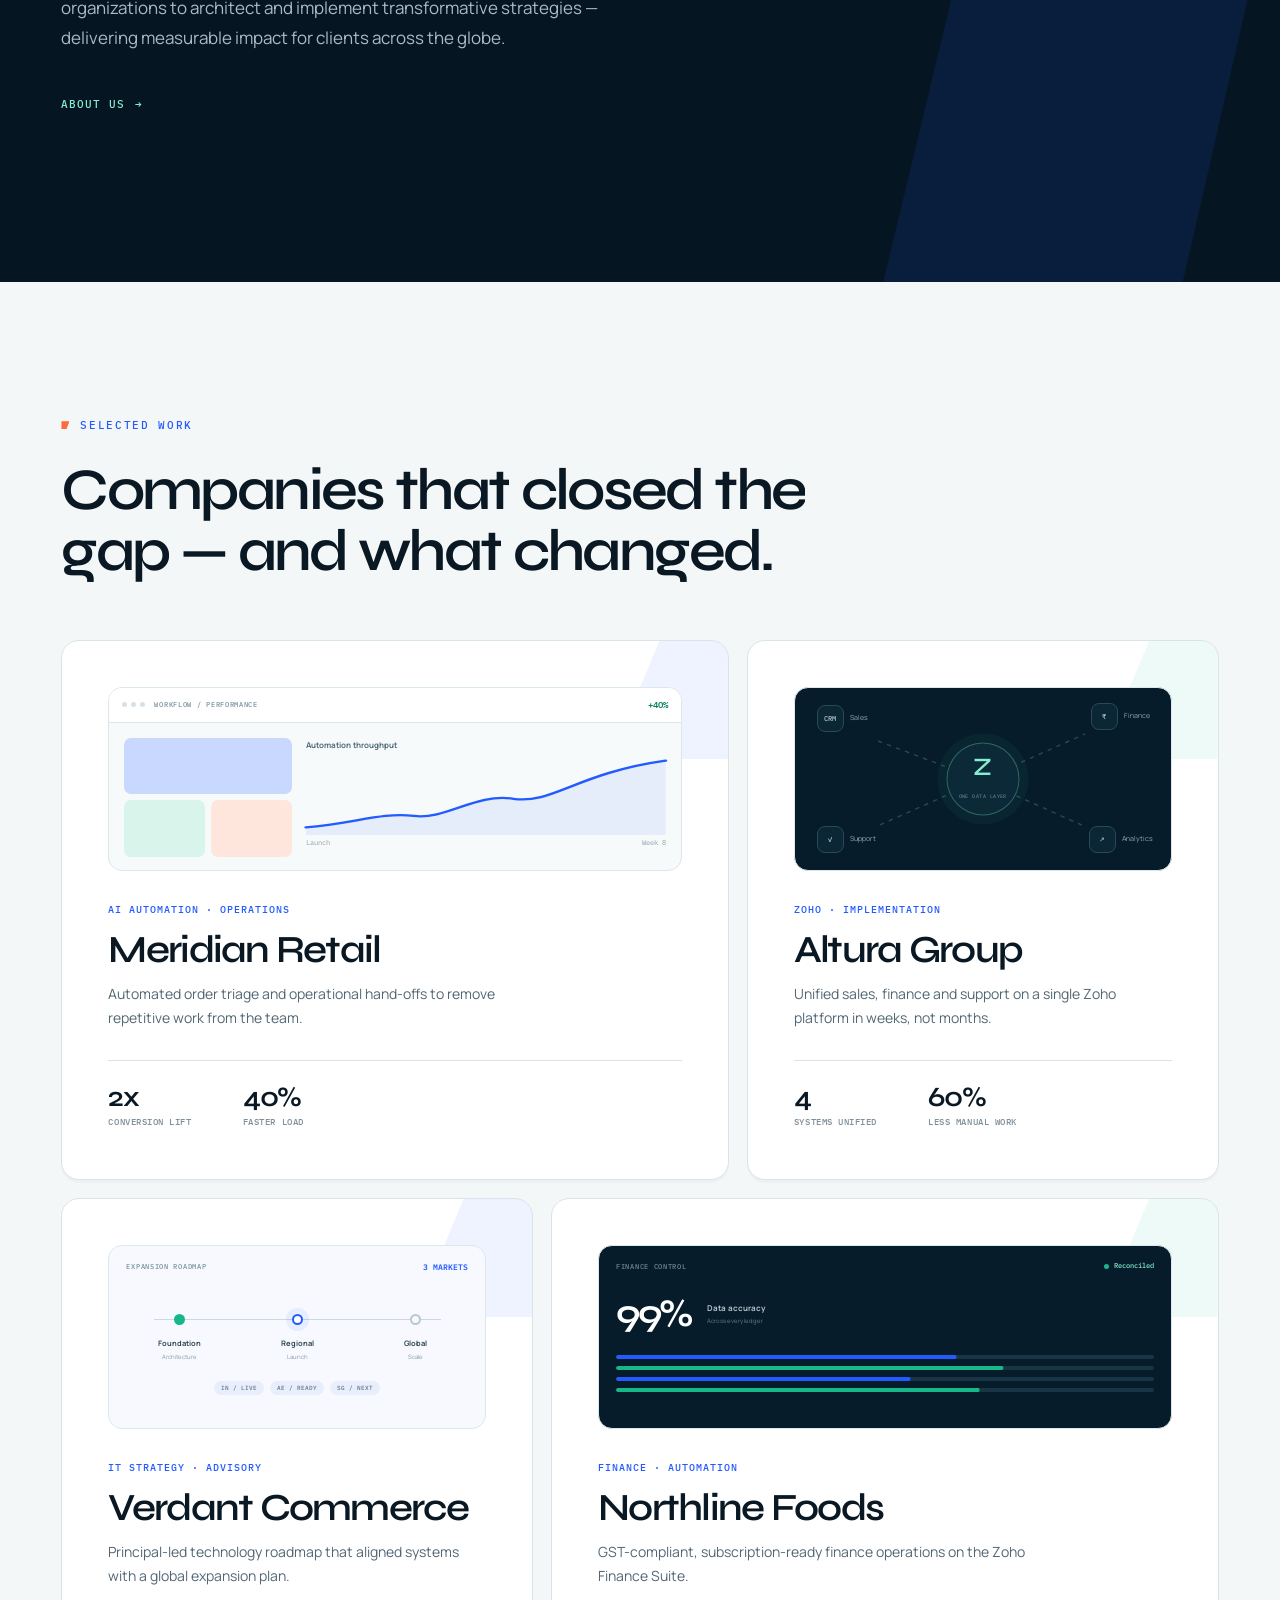
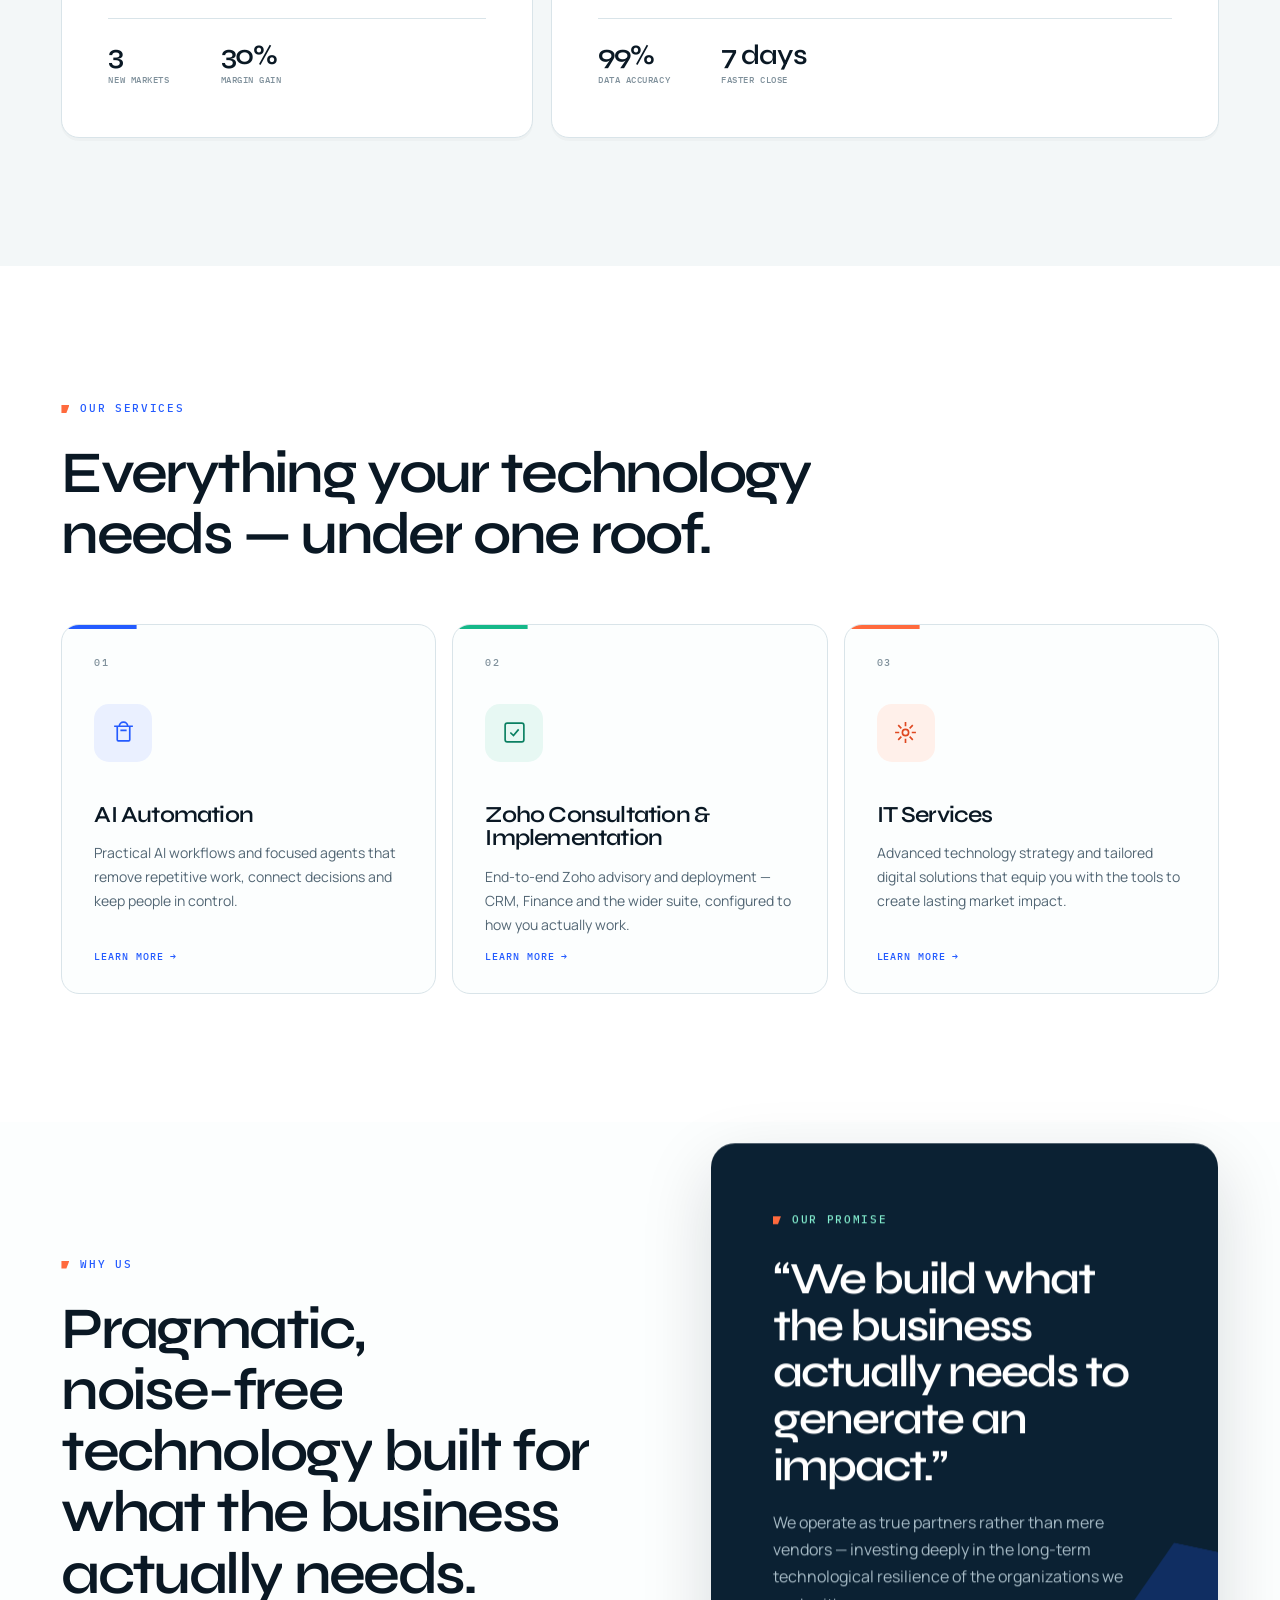
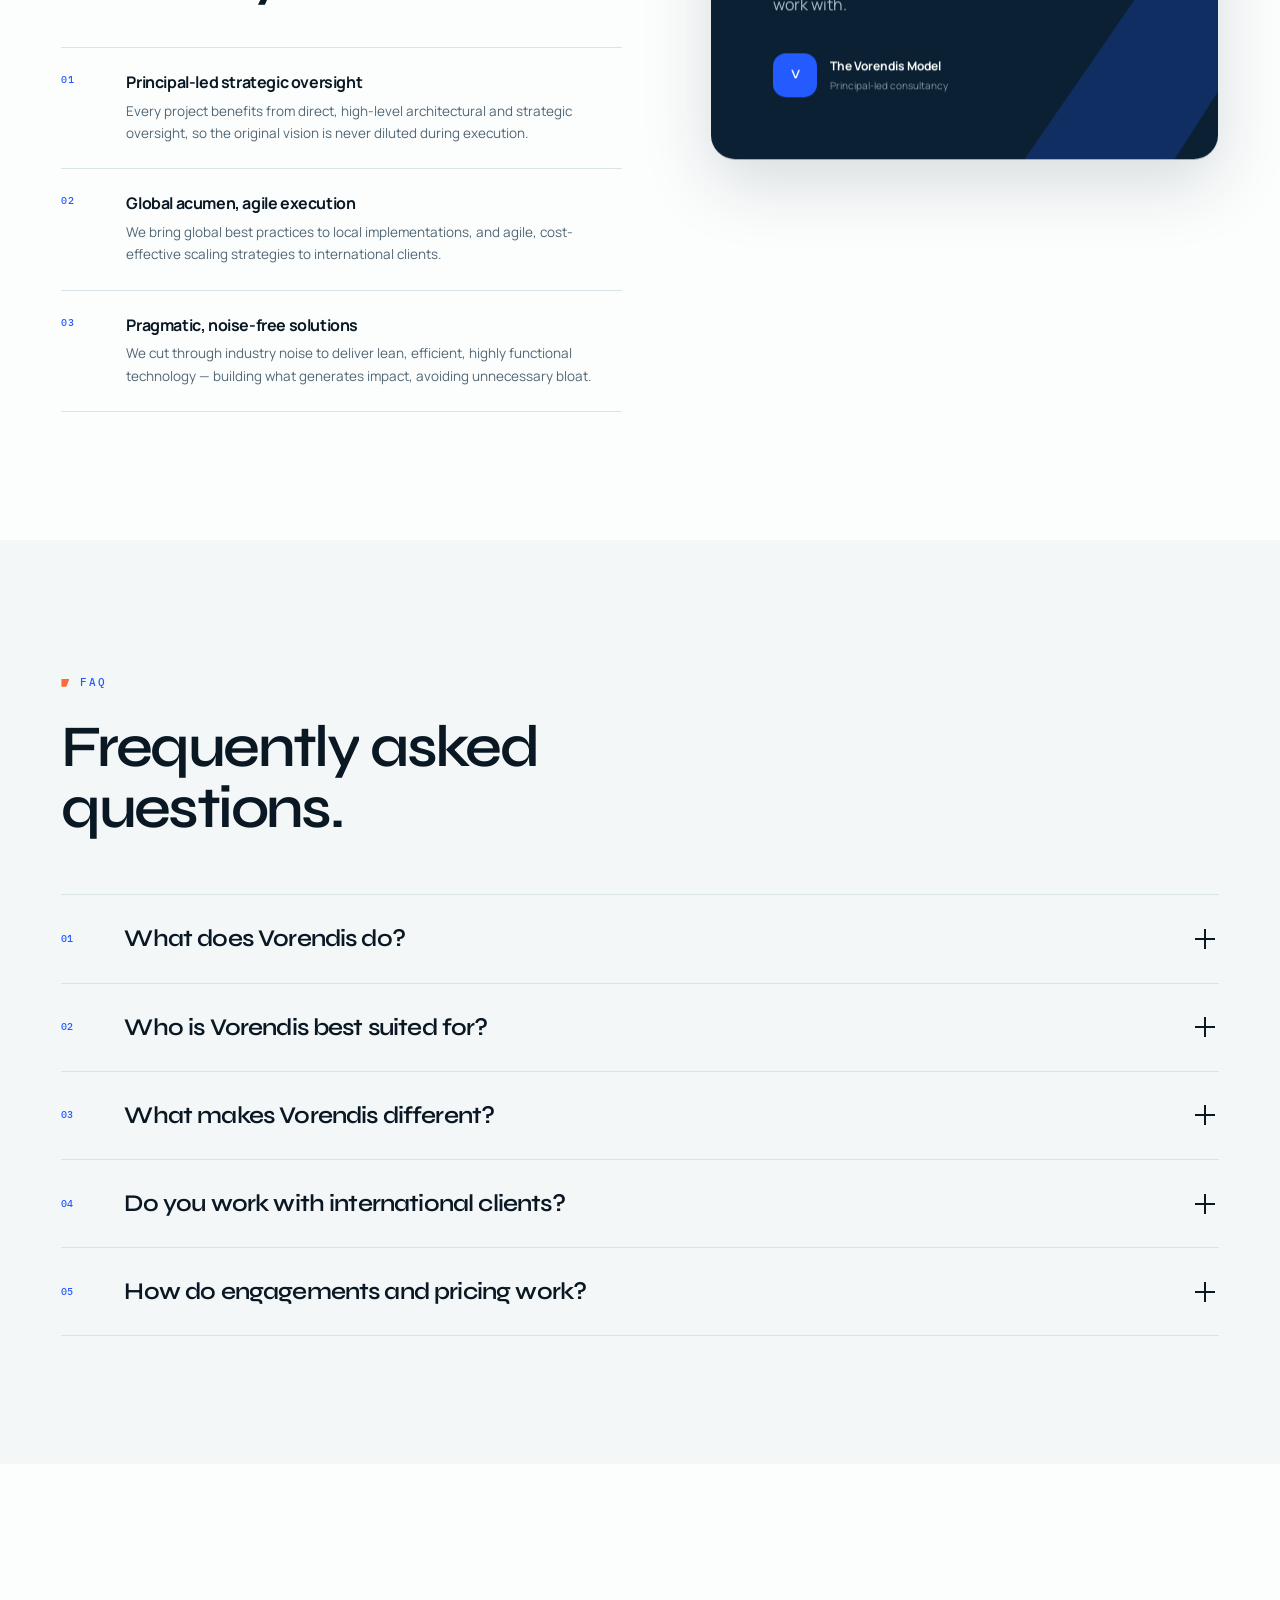
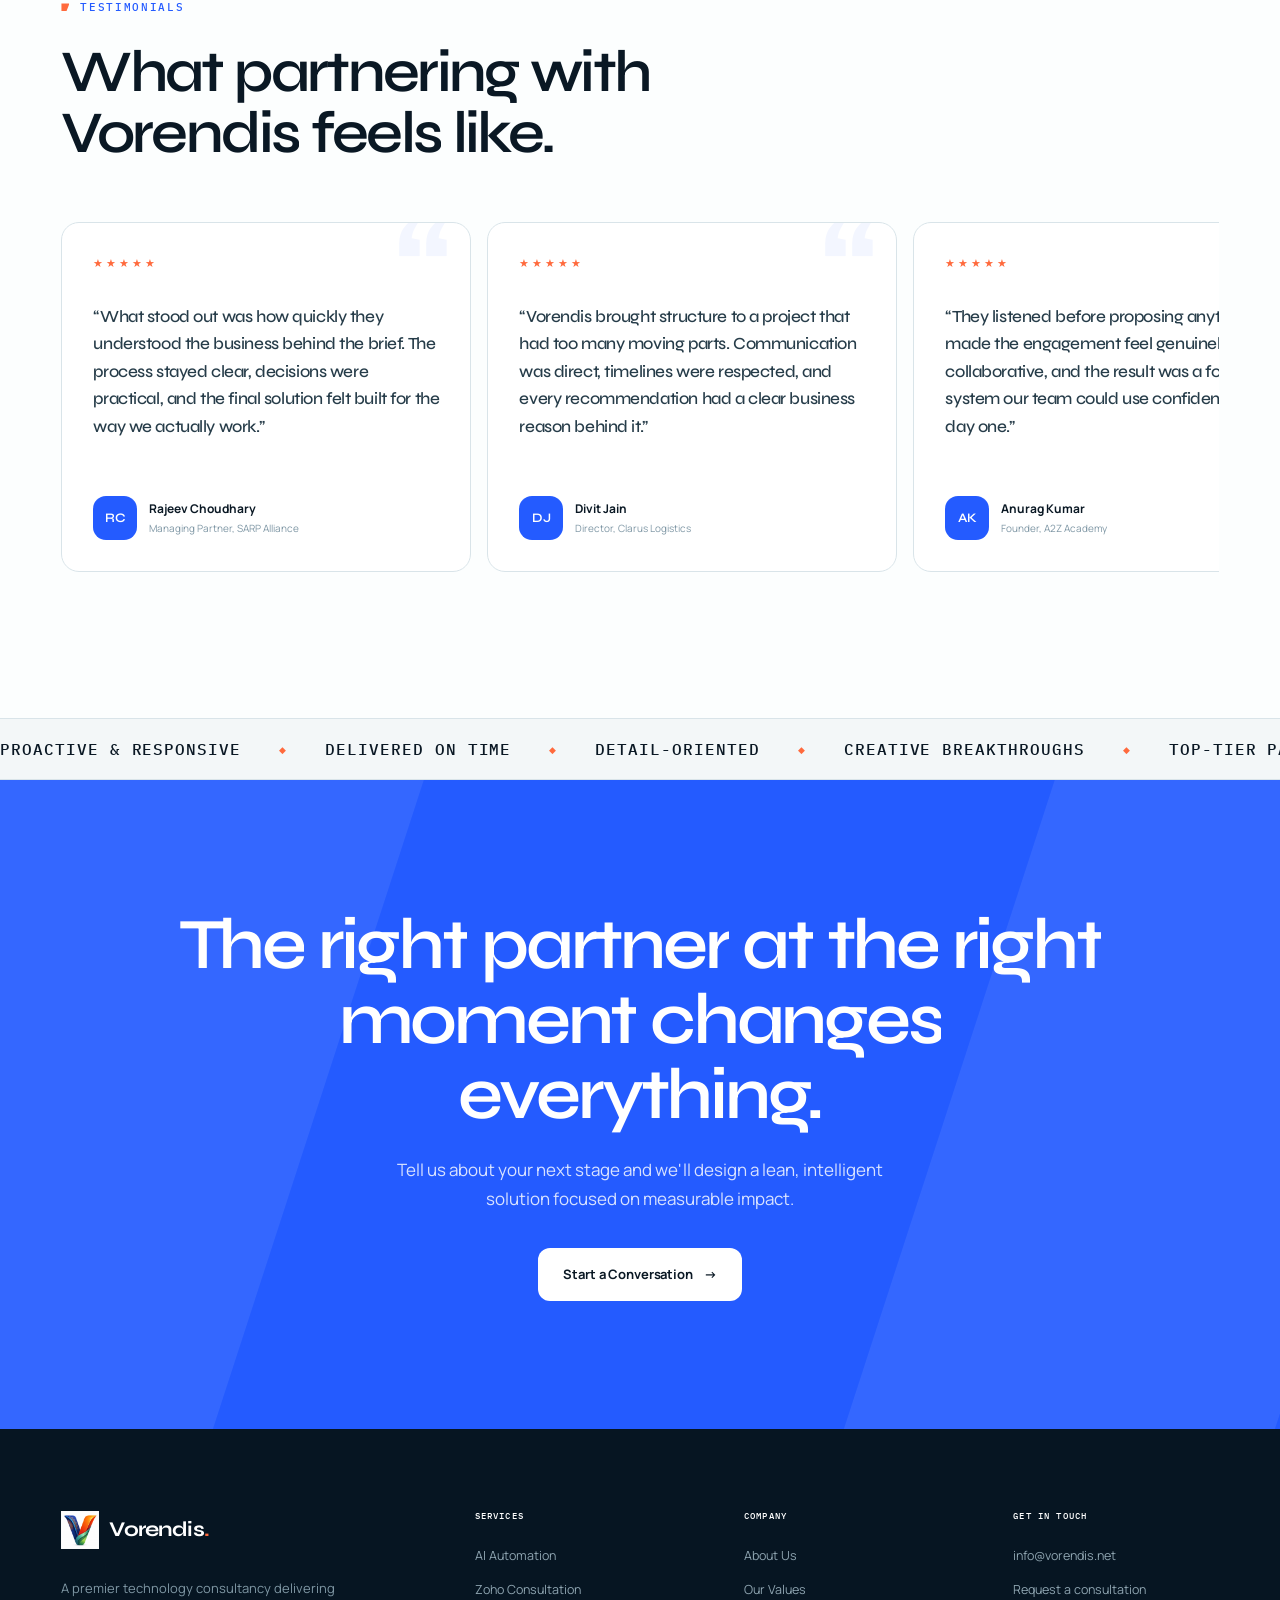
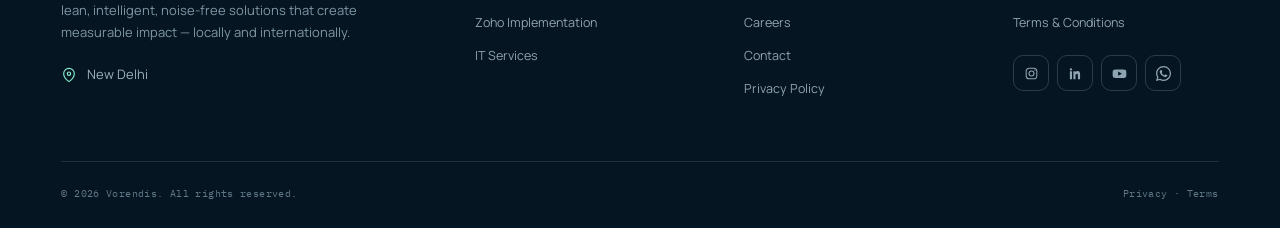
==== commit c5e55602: "Replace Twitter footer links with WhatsApp Business" ====
--- a/index.html
+++ b/index.html
@@ -46,7 +46,7 @@
       "https://www.instagram.com/vorendispvtltd/",
       "https://www.linkedin.com/company/143950781/",
       "https://www.youtube.com/@Vorendis",
-      "https://x.com/vorendis"
+      "https://wa.me/919310843731"
     ],
     "description": "Technology consultancy specializing in AI automation, Zoho consultation and implementation, and IT services.",
     "areaServed": "Worldwide"
@@ -489,7 +489,7 @@
             <a href="https://www.instagram.com/vorendispvtltd/" target="_blank" rel="noopener noreferrer" aria-label="Instagram"><svg width="15" height="15" viewBox="0 0 24 24" fill="none" stroke="currentColor" stroke-width="1.7" aria-hidden="true"><rect x="3.5" y="3.5" width="17" height="17" rx="5"/><circle cx="12" cy="12" r="4"/><circle cx="17.4" cy="6.6" r=".9" fill="currentColor" stroke="none"/></svg></a>
             <a href="https://www.linkedin.com/company/143950781/" target="_blank" rel="noopener noreferrer" aria-label="LinkedIn"><svg width="15" height="15" viewBox="0 0 24 24" fill="currentColor" aria-hidden="true"><path d="M4.7 3.4A1.9 1.9 0 1 1 2.8 5.3a1.9 1.9 0 0 1 1.9-1.9zM3 8.2h3.4V21H3zm5.6 0H12v1.7h.1c.4-.8 1.5-1.9 3.2-1.9 3.4 0 4 2.2 4 5.1V21h-3.4v-5.6c0-1.3 0-3-1.8-3s-2.1 1.4-2.1 2.9V21H8.6z"/></svg></a>
             <a href="https://www.youtube.com/@Vorendis" target="_blank" rel="noopener noreferrer" aria-label="YouTube"><svg width="15" height="15" viewBox="0 0 24 24" fill="currentColor" aria-hidden="true"><path d="M23 12.2s0-3.2-.4-4.6c-.2-.9-.9-1.6-1.8-1.8C19.2 5.4 12 5.4 12 5.4s-7.2 0-8.8.4c-.9.2-1.6.9-1.8 1.8C1 9 1 12.2 1 12.2s0 3.2.4 4.6c.2.9.9 1.6 1.8 1.8 1.6.4 8.8.4 8.8.4s7.2 0 8.8-.4c.9-.2 1.6-.9 1.8-1.8.4-1.4.4-4.6.4-4.6zM9.8 15.5v-6.6l6.2 3.3z"/></svg></a>
-            <a href="https://x.com/vorendis" target="_blank" rel="noopener noreferrer" aria-label="X"><svg width="15" height="15" viewBox="0 0 24 24" fill="currentColor" aria-hidden="true"><path d="M17.6 3h3.1l-6.8 7.8L22 21h-5.6l-4.4-5.7L6.7 21H3.6l7.3-8.3L2.4 3h5.7l4 5.2zm-1.1 16.2h1.7L7.6 4.7H5.8z"/></svg></a>
+            <a href="https://wa.me/919310843731" target="_blank" rel="noopener noreferrer" aria-label="Chat with Vorendis on WhatsApp Business at +91 9310843731" title="WhatsApp Business: +91 9310843731"><svg width="15" height="15" viewBox="0 0 24 24" fill="currentColor" aria-hidden="true"><path d="M20.52 3.48A11.91 11.91 0 0 0 12.05 0C5.46 0 .1 5.36.1 11.95c0 2.1.55 4.16 1.6 5.98L0 24l6.26-1.64a11.94 11.94 0 0 0 5.79 1.48h.01C18.65 23.84 24 18.48 24 11.89c0-3.19-1.24-6.19-3.48-8.41zM12.06 21.82h-.01a9.9 9.9 0 0 1-5.04-1.38l-.36-.21-3.72.98.99-3.63-.24-.37a9.9 9.9 0 0 1-1.52-5.26c0-5.48 4.46-9.94 9.95-9.94a9.87 9.87 0 0 1 7.03 2.92 9.87 9.87 0 0 1 2.91 7.03c0 5.48-4.46 9.94-9.99 9.86zm5.45-7.44c-.3-.15-1.77-.87-2.04-.97-.27-.1-.47-.15-.67.15-.2.3-.77.97-.94 1.17-.17.2-.35.22-.65.07-.3-.15-1.26-.46-2.4-1.48-.89-.79-1.49-1.77-1.66-2.07-.17-.3-.02-.46.13-.61.13-.13.3-.35.45-.52.15-.17.2-.3.3-.5.1-.2.05-.37-.02-.52-.08-.15-.67-1.62-.92-2.22-.24-.58-.49-.5-.67-.51h-.57c-.2 0-.52.07-.8.37-.27.3-1.04 1.02-1.04 2.49s1.07 2.89 1.22 3.09c.15.2 2.1 3.2 5.09 4.49.71.31 1.26.49 1.69.62.71.23 1.36.2 1.87.12.57-.09 1.77-.72 2.02-1.42.25-.7.25-1.29.17-1.42-.07-.12-.27-.2-.57-.35z"/></svg></a>
           </nav>
         </div>
       </div>
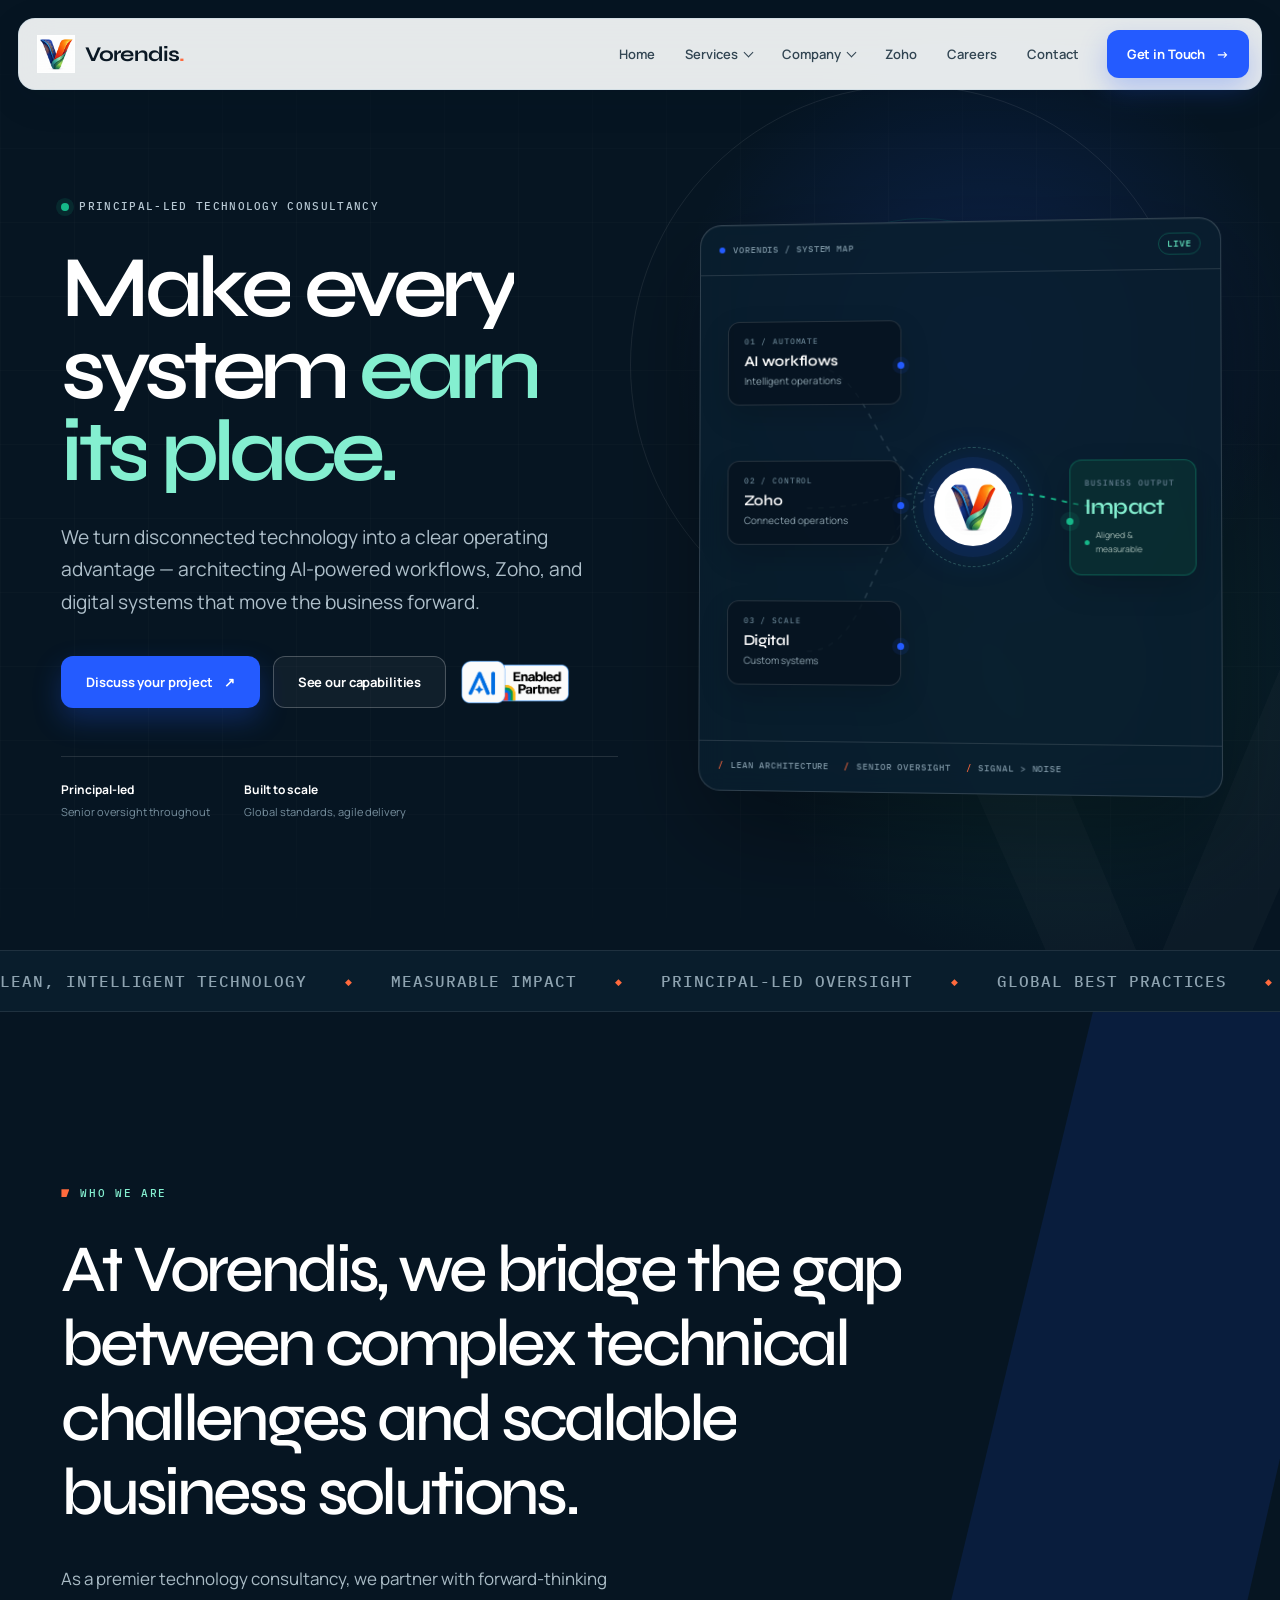
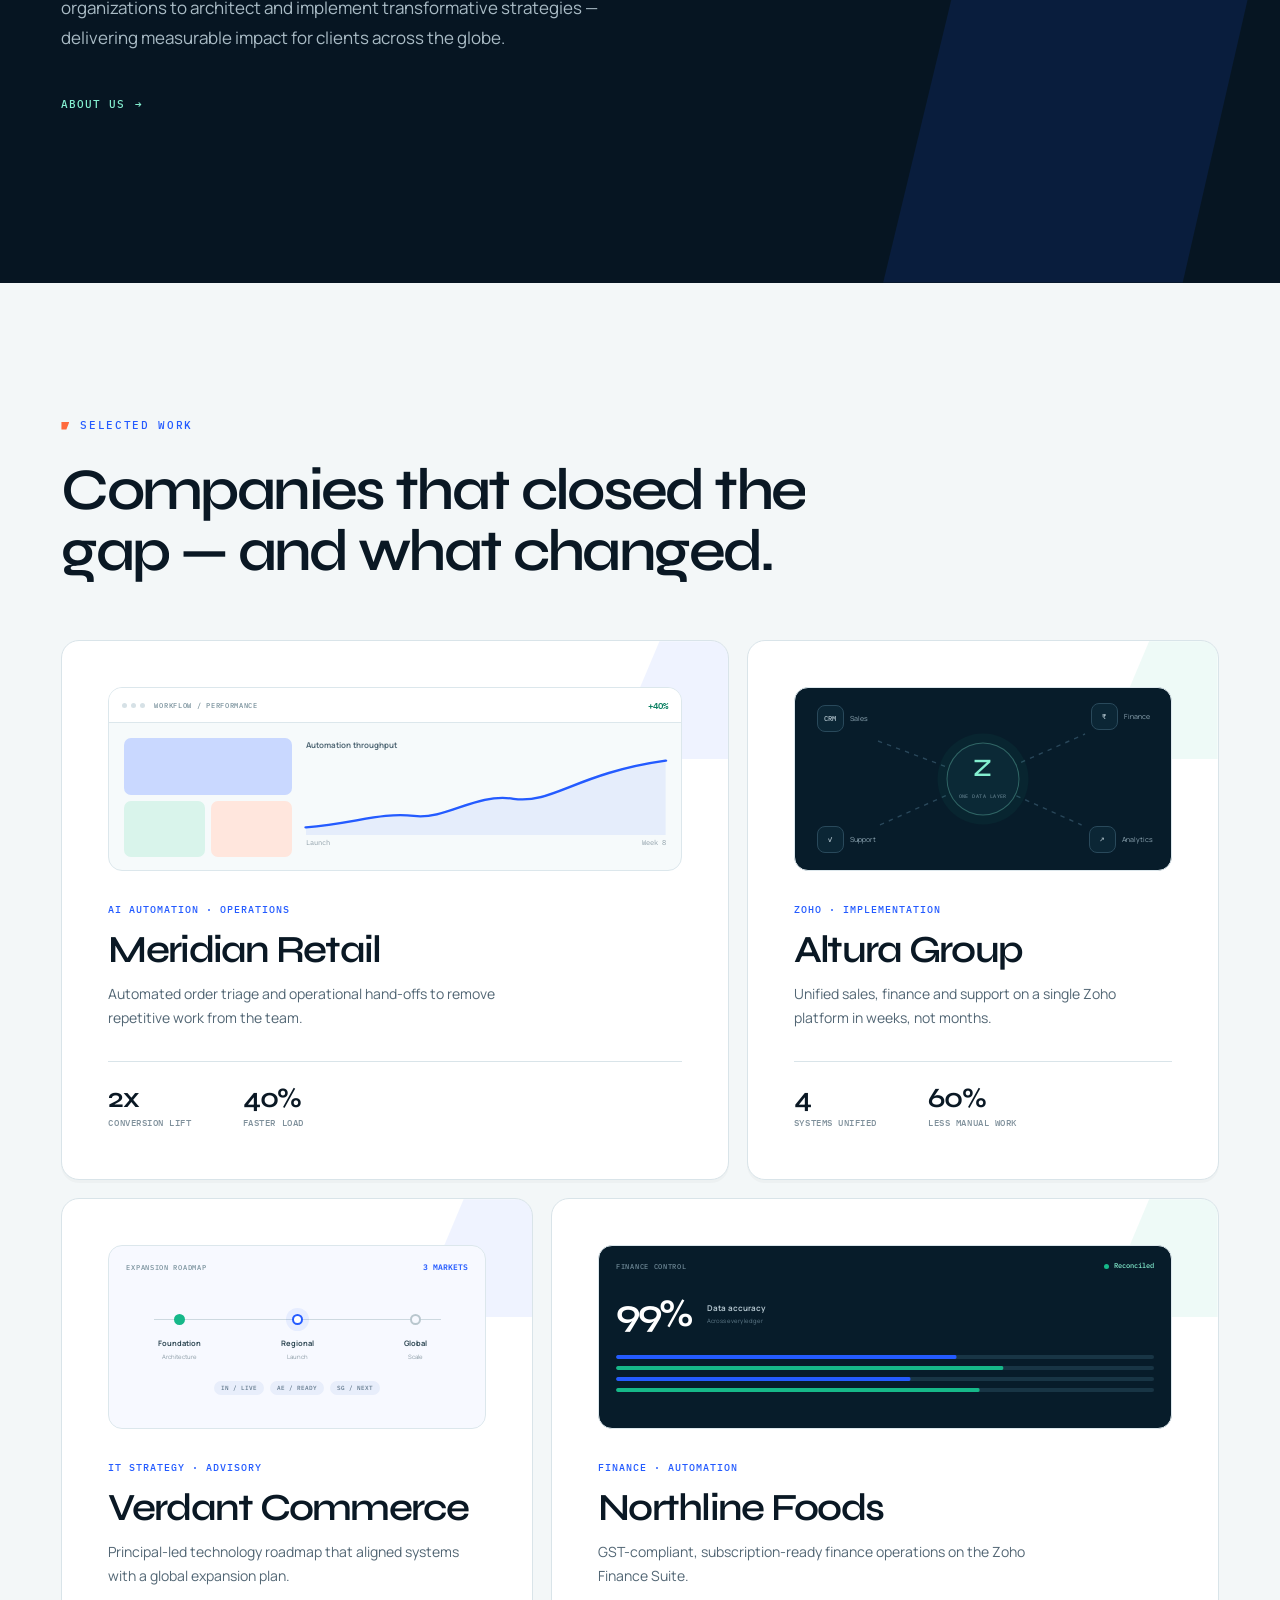
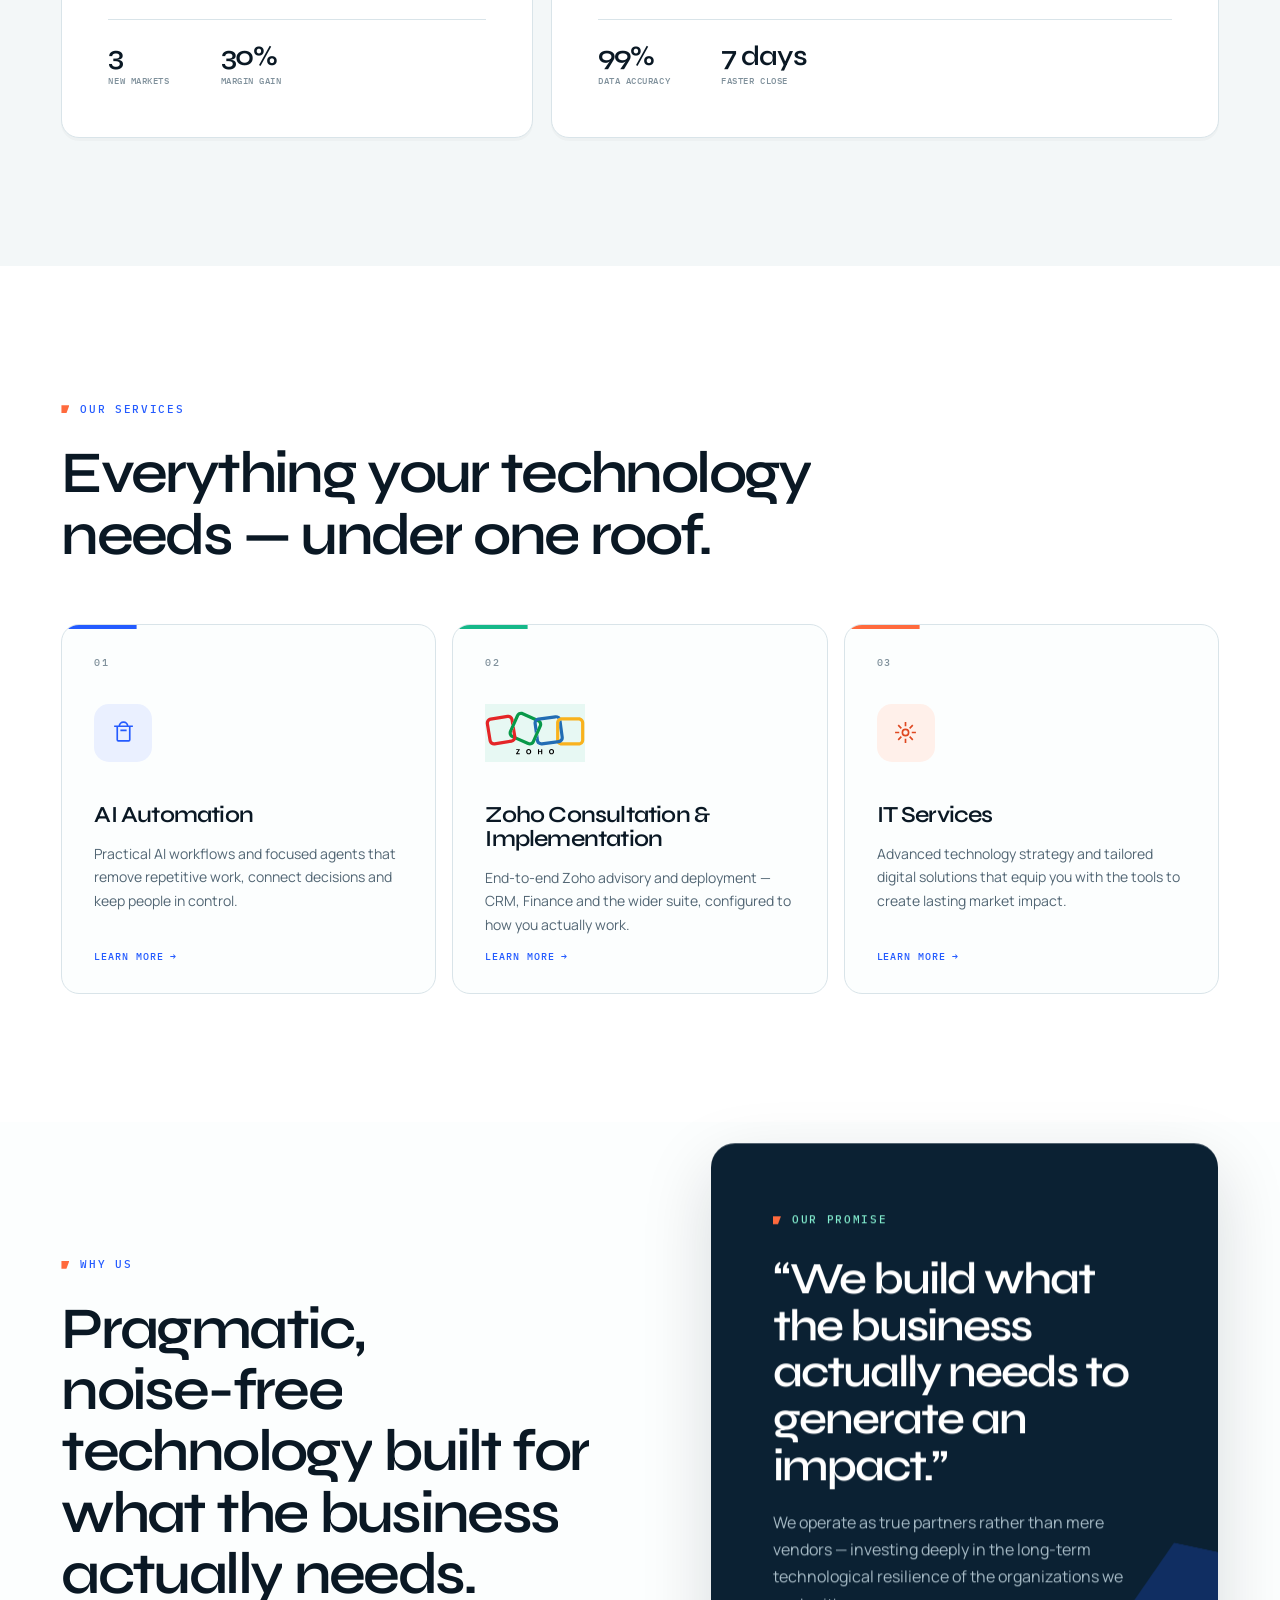
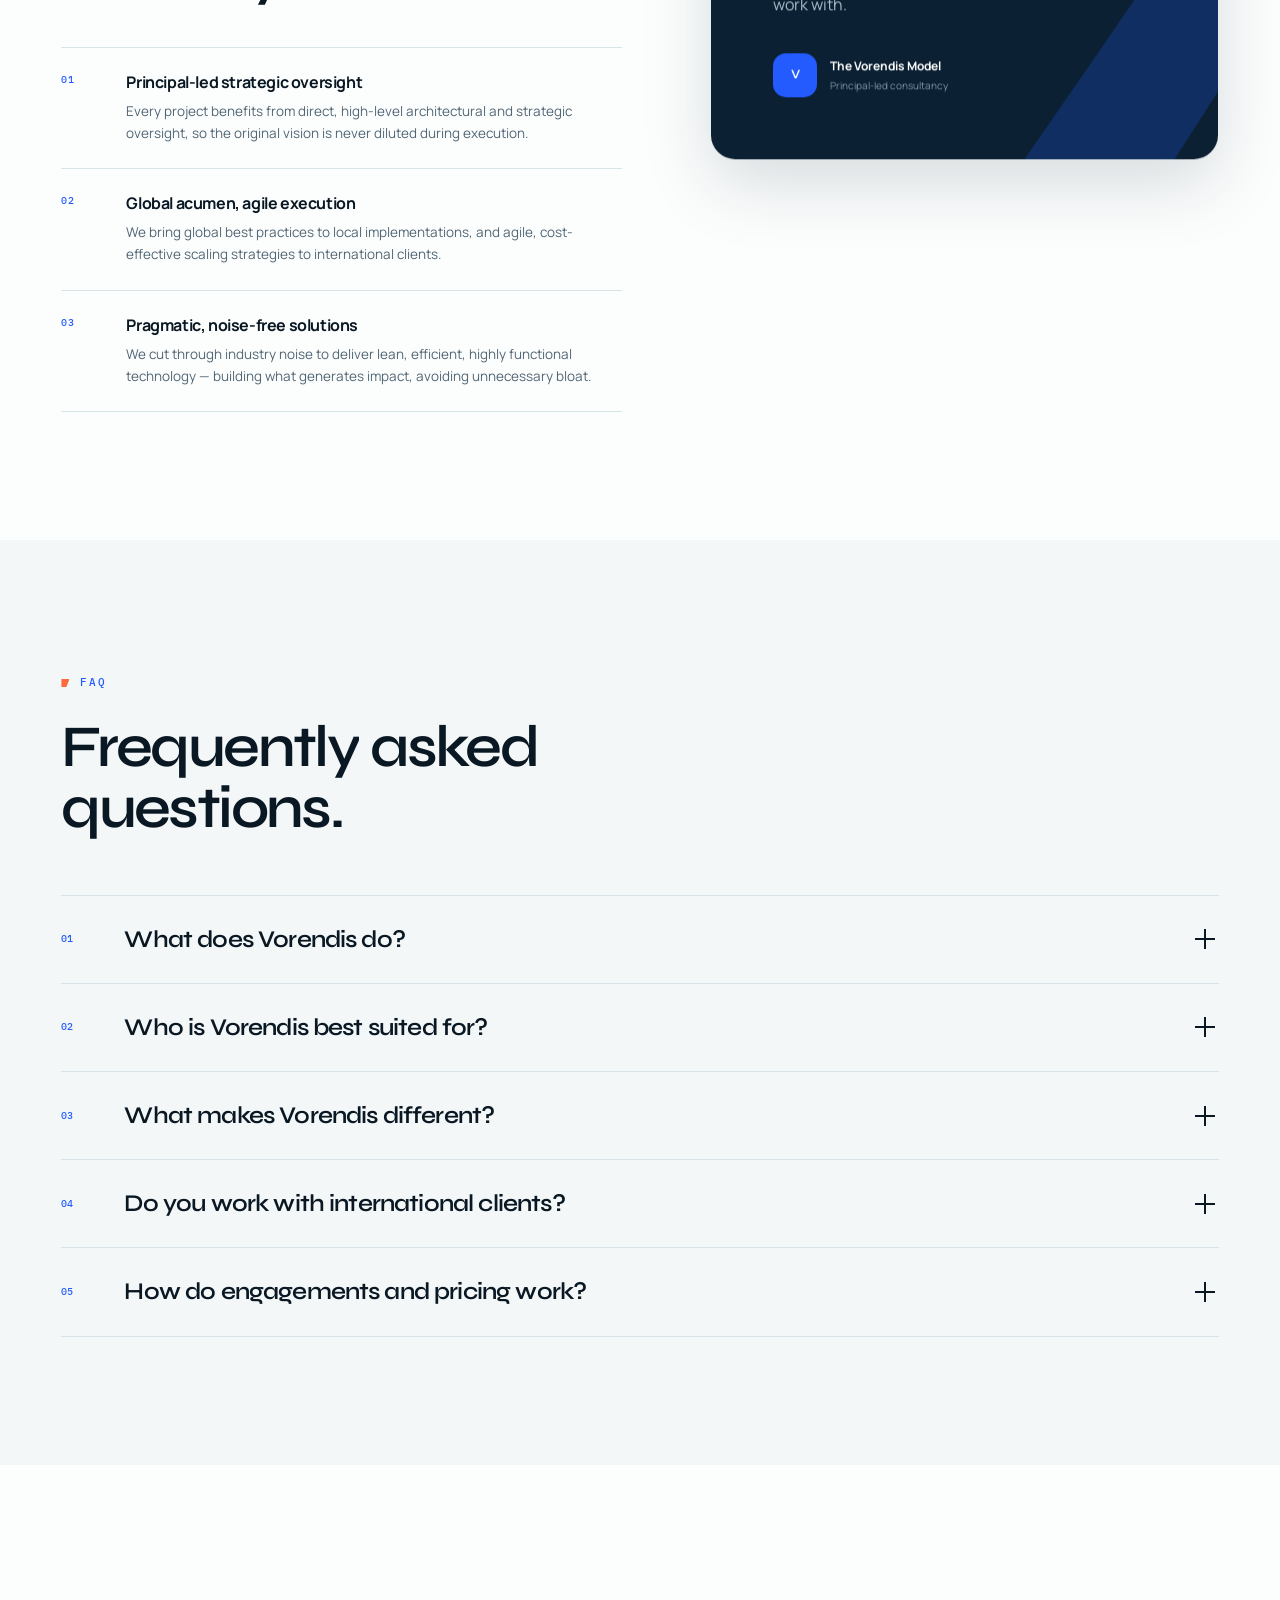
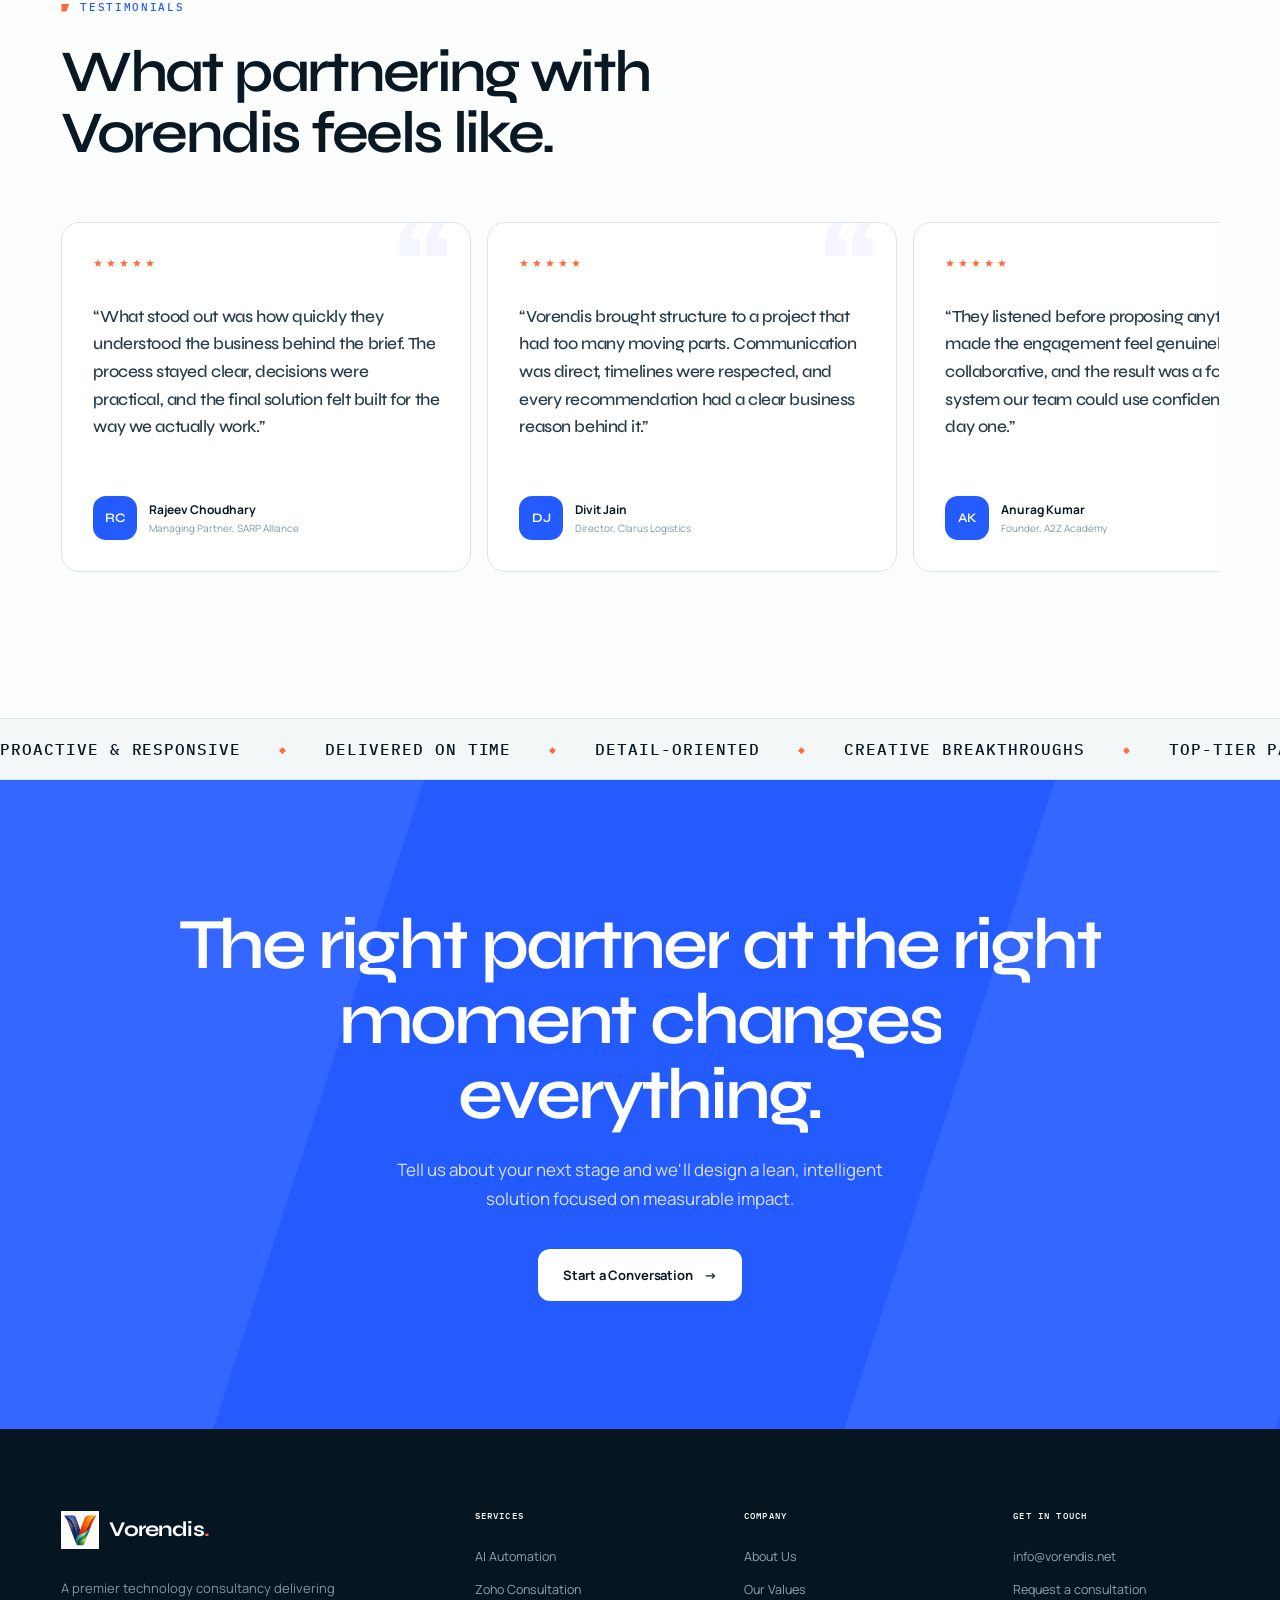
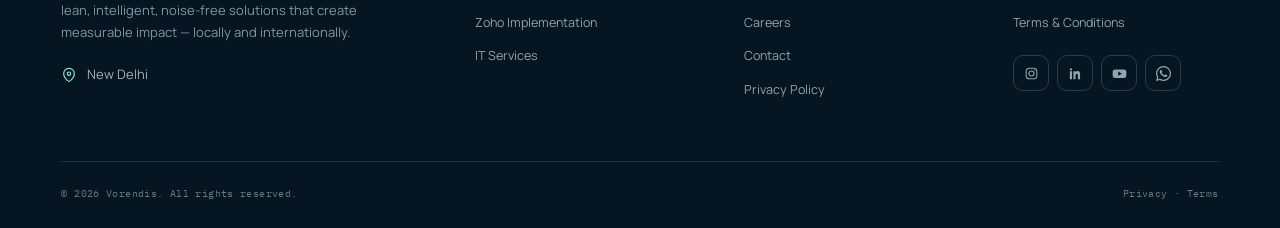
==== commit cd90d8fe: "Add transparent AI partner badge and official Zoho logo" ====
--- a/index.html
+++ b/index.html
@@ -152,6 +152,9 @@
         <div class="hero-actions line-reveal">
           <a href="contact.html" class="btn btn-primary">Discuss your project <span class="arrow">↗</span></a>
           <a href="services.html" class="btn btn-ghost">See our capabilities</a>
+          <div class="hero-partner">
+            <img src="assets/ai-enabled-partner.png" alt="AI Enabled Partner" width="1835" height="857" />
+          </div>
         </div>
         <div class="hero-proof line-reveal">
           <div><strong>Principal-led</strong><span>Senior oversight throughout</span></div>
@@ -311,8 +314,8 @@
 
         <article class="service-card line-reveal">
           <div class="service-num">02</div>
-          <div class="service-icon">
-            <svg viewBox="0 0 24 24" fill="none" stroke="currentColor" stroke-width="1.6"><rect x="3" y="3" width="18" height="18" rx="2"/><path d="M8 12l3 3 5-6"/></svg>
+          <div class="service-icon service-icon-zoho">
+            <img src="assets/zoho-logo.svg" alt="Zoho" width="100" height="44" />
           </div>
           <h3>Zoho Consultation &amp; Implementation</h3>
           <p>End-to-end Zoho advisory and deployment — CRM, Finance and the wider suite, configured to how you actually work.</p>
--- a/css/style.css
+++ b/css/style.css
@@ -139,3 +139,10 @@
 @media(max-width:900px){.career-hero-grid{grid-template-columns:1fr}.career-manifesto{width:100%;max-width:650px;min-height:340px;margin-top:12px}.career-principles{margin-top:8px}.opportunities-head{display:block}.role-card{grid-template-columns:90px 1fr 34px}.role-tags{grid-column:2/3}.role-arrow{grid-column:3;grid-row:1/3}}
 @media(max-width:640px){.career-hero{padding-bottom:78px}.career-hero h1{max-width:100%;font-size:43px}.career-status{align-items:flex-start;line-height:1.5}.career-manifesto{min-height:300px;padding:28px}.career-manifesto blockquote{font-size:25px}.career-principles{grid-template-columns:1fr}.principle-card{min-height:200px}.role-card{grid-template-columns:1fr 36px;gap:13px;padding:24px 4px 24px 0}.role-card:hover{padding-left:10px}.role-index{grid-column:1/2}.role-card>div:nth-child(2){grid-column:1/-1}.role-tags{grid-column:1/-1}.role-arrow{grid-column:2;grid-row:1}.career-cta .cta-kicker{font-size:8px}}
 @media(prefers-reduced-motion:reduce){html{scroll-behavior:auto}*,*::before,*::after{animation-duration:.01ms!important;animation-delay:0s!important;animation-iteration-count:1!important;scroll-behavior:auto!important;transition-duration:.01ms!important}.reveal,.line-reveal,.reveal-words .word>span{opacity:1!important;transform:none!important}}
+
+/* Official Zoho brand mark in the homepage service card. */
+.service-card .service-icon-zoho{width:100px;background:transparent;border-radius:0}.service-icon-zoho img{display:block;width:100%;height:auto}.service-card:hover .service-icon-zoho{transform:none}
+
+/* Compact partner badge beside the hero buttons. */
+.hero-copy .hero-actions{align-items:center}.hero-partner{flex:0 0 112px;width:112px;max-width:100%}.hero-partner img{display:block;width:100%;height:auto;border-radius:5px}
+@media(max-width:640px){.hero-copy .hero-actions{flex-direction:row;flex-wrap:wrap}.hero-copy .hero-actions .btn-primary{width:100%}.hero-copy .hero-actions .btn-ghost{width:auto;flex:1 1 auto}.hero-partner{flex-basis:96px;width:96px}}
